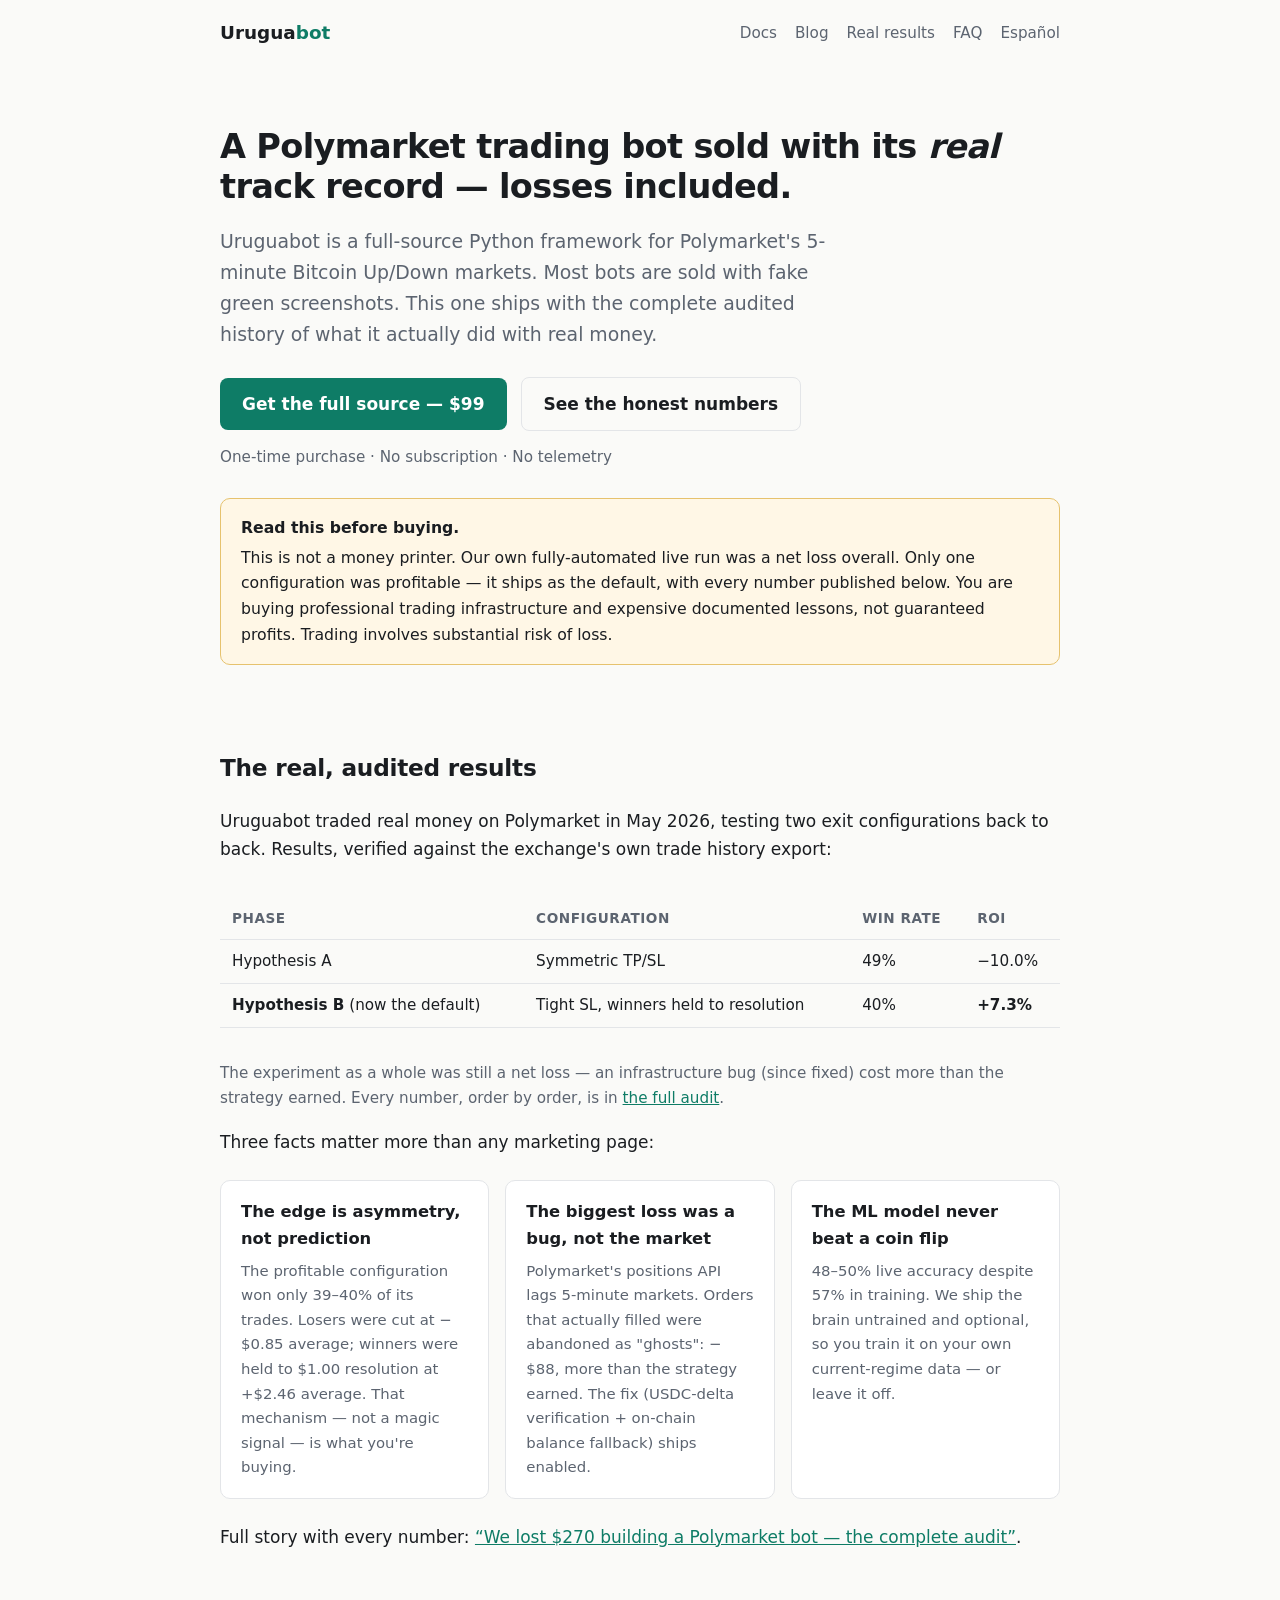
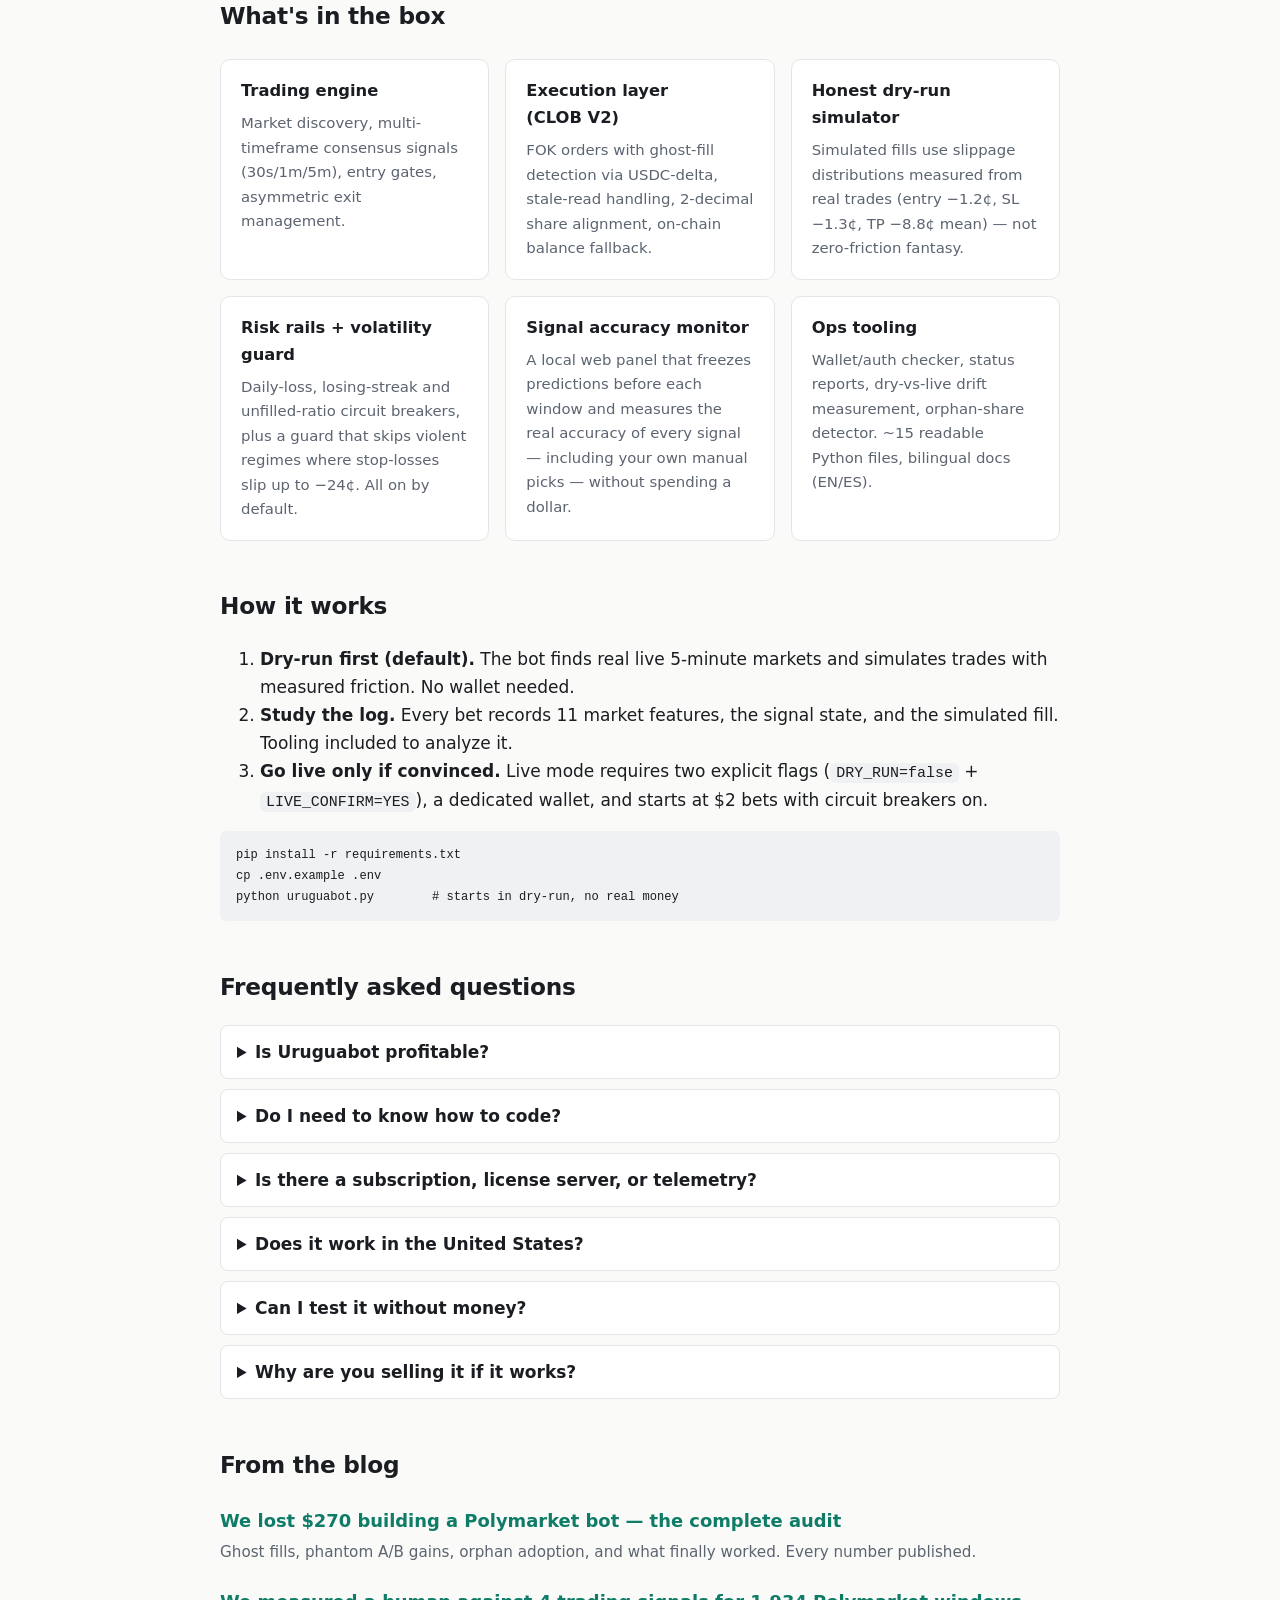
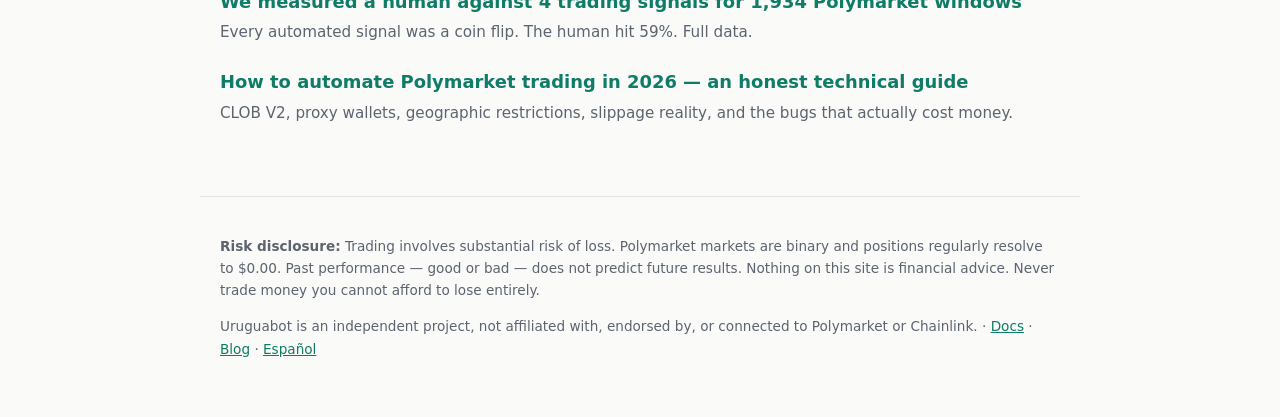
==== index.html @ 4bffb659 "Sitio de Uruguabot: landing EN/ES, docs, blog, SEO/GEO Co-Authored-By: Claude Fable 5 <noreply@anthr" ====
<!DOCTYPE html>
<html lang="en">
<head>
<meta charset="utf-8">
<meta name="viewport" content="width=device-width, initial-scale=1">
<title>Uruguabot — Polymarket 5-Minute Trading Bot Framework (Full Source Code)</title>
<meta name="description" content="A Polymarket trading bot for 5-minute BTC Up/Down markets, sold with its complete audited real-money record — losses included. Full Python source, one-time purchase, no subscription.">
<link rel="canonical" href="https://uruguabot.com/">
<link rel="alternate" hreflang="en" href="https://uruguabot.com/">
<link rel="alternate" hreflang="es" href="https://uruguabot.com/es/">
<link rel="stylesheet" href="/style.css">
<meta property="og:type" content="website">
<meta property="og:title" content="Uruguabot — Polymarket 5-Minute Trading Bot Framework">
<meta property="og:description" content="The only Polymarket bot sold with its full audited record — losses included. Full source code, one-time purchase.">
<meta property="og:url" content="https://uruguabot.com/">
<script type="application/ld+json">
{
  "@context": "https://schema.org",
  "@type": "SoftwareApplication",
  "name": "Uruguabot",
  "applicationCategory": "FinanceApplication",
  "operatingSystem": "Windows, Linux, macOS",
  "description": "Python trading bot framework for Polymarket 5-minute crypto Up/Down markets. Ships with full source code and the complete audited record of its real-money testing, including losses.",
  "url": "https://uruguabot.com/",
  "offers": {
    "@type": "Offer",
    "price": "99",
    "priceCurrency": "USD",
    "url": "https://whop.com/uruguabot/uruguabot-full-source-code"
  }
}
</script>
<script type="application/ld+json">
{
  "@context": "https://schema.org",
  "@type": "FAQPage",
  "mainEntity": [
    {
      "@type": "Question",
      "name": "Is Uruguabot profitable?",
      "acceptedAnswer": {"@type": "Answer", "text": "Honestly: our fully-automated live test (May 2026) was a net loss overall. One configuration — asymmetric exits with a tight stop-loss, shipped as the default — was profitable (+7.3% ROI at a 40% win rate); no future performance is promised. You are buying trading infrastructure and documented lessons, not guaranteed profits."}
    },
    {
      "@type": "Question",
      "name": "What is Uruguabot?",
      "acceptedAnswer": {"@type": "Answer", "text": "Uruguabot is a Python trading bot framework for Polymarket's 5-minute Bitcoin Up/Down prediction markets. It includes a multi-timeframe signal engine, an execution layer for Polymarket's CLOB V2 with ghost-fill protection, a dry-run simulator calibrated with empirically measured slippage, risk circuit breakers, and a local monitoring panel. It is sold as full readable source code."}
    },
    {
      "@type": "Question",
      "name": "Do I need to know how to code?",
      "acceptedAnswer": {"@type": "Answer", "text": "You need to be comfortable running commands in a terminal and editing a configuration file. Installation is: pip install -r requirements.txt, copy the example config, run one Python script. Modifying the strategy requires Python knowledge."}
    },
    {
      "@type": "Question",
      "name": "Is there a subscription or ongoing fee?",
      "acceptedAnswer": {"@type": "Answer", "text": "No. Uruguabot is a one-time purchase of the full source code. There is no subscription, no license server, no telemetry, and no dependency on our servers. It is sold as-is, with no support or update obligation — the code is small and readable so you can maintain it yourself."}
    },
    {
      "@type": "Question",
      "name": "Does it work in the United States?",
      "acceptedAnswer": {"@type": "Answer", "text": "Polymarket restricts trading from several jurisdictions, including the United States. You are responsible for checking Polymarket's current geographic restrictions and the laws of your jurisdiction before using the software. Uruguabot does not include any mechanism to evade geographic restrictions."}
    },
    {
      "@type": "Question",
      "name": "Can it trade with fake money first?",
      "acceptedAnswer": {"@type": "Answer", "text": "Yes — the bot starts in dry-run mode by default: it discovers real live markets and simulates fills using slippage distributions measured from real trades. Live trading requires deliberately setting two separate flags, and risk circuit breakers are enabled by default."}
    }
  ]
}
</script>
</head>
<body>
<header class="site">
  <a class="logo" href="/">Urugua<span>bot</span></a>
  <nav>
    <a href="/docs.html">Docs</a>
    <a href="/blog/">Blog</a>
    <a href="/#results">Real results</a>
    <a href="/#faq">FAQ</a>
    <a href="/es/">Español</a>
  </nav>
</header>
<main>
  <section class="hero">
    <h1>A Polymarket trading bot sold with its <em>real</em> track record — losses included.</h1>
    <p class="lead">Uruguabot is a full-source Python framework for Polymarket's 5-minute Bitcoin Up/Down markets. Most bots are sold with fake green screenshots. This one ships with the complete audited history of what it actually did with real money.</p>
    <div class="cta-row">
      <a class="btn" href="https://whop.com/uruguabot/uruguabot-full-source-code">Get the full source — $99</a>
      <a class="btn secondary" href="#results">See the honest numbers</a>
      <span class="price">One-time purchase · No subscription · No telemetry</span>
    </div>
    <div class="honest">
      <strong>Read this before buying.</strong>
      This is not a money printer. Our own fully-automated live run was a net loss overall. Only one configuration was profitable — it ships as the default, with every number published below. You are buying professional trading infrastructure and expensive documented lessons, not guaranteed profits. Trading involves substantial risk of loss.
    </div>
  </section>

  <section id="results">
    <h2>The real, audited results</h2>
    <p>Uruguabot traded real money on Polymarket in May 2026, testing two exit configurations back to back. Results, verified against the exchange's own trade history export:</p>
    <div class="tablewrap">
    <table>
      <tr><th>Phase</th><th>Configuration</th><th>Win rate</th><th>ROI</th></tr>
      <tr><td>Hypothesis A</td><td>Symmetric TP/SL</td><td>49%</td><td>−10.0%</td></tr>
      <tr><td><strong>Hypothesis B</strong> (now the default)</td><td>Tight SL, winners held to resolution</td><td>40%</td><td><strong>+7.3%</strong></td></tr>
    </table>
    </div>
    <p class="price">The experiment as a whole was still a net loss — an infrastructure bug (since fixed) cost more than the strategy earned. Every number, order by order, is in <a href="/blog/we-lost-270-building-a-polymarket-bot.html">the full audit</a>.</p>
    <p>Three facts matter more than any marketing page:</p>
    <div class="grid">
      <div class="card"><h3>The edge is asymmetry, not prediction</h3><p>The profitable configuration won only 39–40% of its trades. Losers were cut at −$0.85 average; winners were held to $1.00 resolution at +$2.46 average. That mechanism — not a magic signal — is what you're buying.</p></div>
      <div class="card"><h3>The biggest loss was a bug, not the market</h3><p>Polymarket's positions API lags 5-minute markets. Orders that actually filled were abandoned as "ghosts": −$88, more than the strategy earned. The fix (USDC-delta verification + on-chain balance fallback) ships enabled.</p></div>
      <div class="card"><h3>The ML model never beat a coin flip</h3><p>48–50% live accuracy despite 57% in training. We ship the brain untrained and optional, so you train it on your own current-regime data — or leave it off.</p></div>
    </div>
    <p>Full story with every number: <a href="/blog/we-lost-270-building-a-polymarket-bot.html">“We lost $270 building a Polymarket bot — the complete audit”</a>.</p>
  </section>

  <section>
    <h2>What's in the box</h2>
    <div class="grid">
      <div class="card"><h3>Trading engine</h3><p>Market discovery, multi-timeframe consensus signals (30s/1m/5m), entry gates, asymmetric exit management.</p></div>
      <div class="card"><h3>Execution layer (CLOB&nbsp;V2)</h3><p>FOK orders with ghost-fill detection via USDC-delta, stale-read handling, 2-decimal share alignment, on-chain balance fallback.</p></div>
      <div class="card"><h3>Honest dry-run simulator</h3><p>Simulated fills use slippage distributions measured from real trades (entry −1.2¢, SL −1.3¢, TP −8.8¢ mean) — not zero-friction fantasy.</p></div>
      <div class="card"><h3>Risk rails + volatility guard</h3><p>Daily-loss, losing-streak and unfilled-ratio circuit breakers, plus a guard that skips violent regimes where stop-losses slip up to −24¢. All on by default.</p></div>
      <div class="card"><h3>Signal accuracy monitor</h3><p>A local web panel that freezes predictions before each window and measures the real accuracy of every signal — including your own manual picks — without spending a dollar.</p></div>
      <div class="card"><h3>Ops tooling</h3><p>Wallet/auth checker, status reports, dry-vs-live drift measurement, orphan-share detector. ~15 readable Python files, bilingual docs (EN/ES).</p></div>
    </div>
  </section>

  <section>
    <h2>How it works</h2>
    <ol>
      <li><strong>Dry-run first (default).</strong> The bot finds real live 5-minute markets and simulates trades with measured friction. No wallet needed.</li>
      <li><strong>Study the log.</strong> Every bet records 11 market features, the signal state, and the simulated fill. Tooling included to analyze it.</li>
      <li><strong>Go live only if convinced.</strong> Live mode requires two explicit flags (<code>DRY_RUN=false</code> + <code>LIVE_CONFIRM=YES</code>), a dedicated wallet, and starts at $2 bets with circuit breakers on.</li>
    </ol>
    <pre><code>pip install -r requirements.txt
cp .env.example .env
python uruguabot.py        # starts in dry-run, no real money</code></pre>
  </section>

  <section id="faq">
    <h2>Frequently asked questions</h2>
    <details><summary>Is Uruguabot profitable?</summary><p>Honestly: our fully-automated live test was a net loss overall. One configuration — the shipped default — was profitable (+7.3% ROI at a 40% win rate); no future performance is promised. You're buying infrastructure and documented lessons, not guaranteed profits.</p></details>
    <details><summary>Do I need to know how to code?</summary><p>You need to be comfortable with a terminal and editing a config file. Install is three commands. Modifying the strategy requires Python.</p></details>
    <details><summary>Is there a subscription, license server, or telemetry?</summary><p>No, no, and no. One-time purchase, full source, runs entirely on your machine. Sold as-is with no support obligation — the code is deliberately small so you can own it.</p></details>
    <details><summary>Does it work in the United States?</summary><p>Polymarket restricts trading from several jurisdictions including the US. Check Polymarket's current geographic restrictions and your local laws before buying. The bot includes no mechanism to evade geo-restrictions.</p></details>
    <details><summary>Can I test it without money?</summary><p>Yes — dry-run is the default mode, with fills simulated using empirically measured slippage. The monitor panel also measures signal accuracy in real time without trading.</p></details>
    <details><summary>Why are you selling it if it works?</summary><p>Because the honest answer to "does it work?" is "the mechanism is validated, but the edge is thin" — and that sentence doesn't sell hedge funds, it sells tooling. We'd rather sell the infrastructure openly than pretend. The full reasoning is in <a href="/blog/we-lost-270-building-a-polymarket-bot.html">the audit article</a>.</p></details>
  </section>

  <section>
    <h2>From the blog</h2>
    <ul class="postlist">
      <li><a href="/blog/we-lost-270-building-a-polymarket-bot.html">We lost $270 building a Polymarket bot — the complete audit</a><p>Ghost fills, phantom A/B gains, orphan adoption, and what finally worked. Every number published.</p></li>
      <li><a href="/blog/human-vs-bot-polymarket-accuracy.html">We measured a human against 4 trading signals for 1,934 Polymarket windows</a><p>Every automated signal was a coin flip. The human hit 59%. Full data.</p></li>
      <li><a href="/blog/how-to-automate-polymarket-trading-2026.html">How to automate Polymarket trading in 2026 — an honest technical guide</a><p>CLOB V2, proxy wallets, geographic restrictions, slippage reality, and the bugs that actually cost money.</p></li>
    </ul>
  </section>
</main>
<footer class="site">
  <p><strong>Risk disclosure:</strong> Trading involves substantial risk of loss. Polymarket markets are binary and positions regularly resolve to $0.00. Past performance — good or bad — does not predict future results. Nothing on this site is financial advice. Never trade money you cannot afford to lose entirely.</p>
  <p>Uruguabot is an independent project, not affiliated with, endorsed by, or connected to Polymarket or Chainlink. · <a href="/docs.html">Docs</a> · <a href="/blog/">Blog</a> · <a href="/es/">Español</a></p>
</footer>
</body>
</html>
---- style.css ----
/* Uruguabot — single stylesheet, no frameworks, light+dark */
:root {
  --bg: #fafaf8; --fg: #1a1d21; --muted: #5c6470; --card: #ffffff;
  --border: #e3e5e8; --accent: #0e7c66; --accent-fg: #ffffff;
  --warn-bg: #fff7e6; --warn-border: #e6c26e; --code-bg: #f0f1f3;
  --max: 880px;
}
@media (prefers-color-scheme: dark) {
  :root {
    --bg: #14171a; --fg: #e8eaed; --muted: #9aa3ad; --card: #1c2025;
    --border: #2c3238; --accent: #2fbf9c; --accent-fg: #0b0e10;
    --warn-bg: #2a2413; --warn-border: #7a6320; --code-bg: #23272c;
  }
}
* { box-sizing: border-box; }
body {
  margin: 0; background: var(--bg); color: var(--fg);
  font: 17px/1.65 system-ui, -apple-system, "Segoe UI", Roboto, sans-serif;
}
main, header.site, footer.site { max-width: var(--max); margin: 0 auto; padding: 0 20px; }
header.site {
  display: flex; align-items: center; gap: 16px; padding-top: 18px; padding-bottom: 18px;
  flex-wrap: wrap;
}
.logo { font-weight: 800; font-size: 1.15rem; text-decoration: none; color: var(--fg); }
.logo span { color: var(--accent); }
nav { display: flex; gap: 18px; flex-wrap: wrap; margin-left: auto; }
nav a { color: var(--muted); text-decoration: none; font-size: .95rem; }
nav a:hover { color: var(--fg); }
h1 { font-size: 2.1rem; line-height: 1.2; letter-spacing: -.02em; margin: .6em 0 .4em; }
h2 { font-size: 1.45rem; margin-top: 2em; letter-spacing: -.01em; }
h3 { font-size: 1.1rem; margin-top: 1.6em; }
a { color: var(--accent); }
p.lead { font-size: 1.18rem; color: var(--muted); max-width: 620px; }
.hero { padding: 40px 0 10px; }
.cta-row { display: flex; gap: 14px; align-items: center; margin: 26px 0 8px; flex-wrap: wrap; }
.btn {
  display: inline-block; background: var(--accent); color: var(--accent-fg);
  padding: 12px 22px; border-radius: 8px; font-weight: 700; text-decoration: none;
}
.btn.secondary { background: transparent; color: var(--fg); border: 1px solid var(--border); }
.price { color: var(--muted); font-size: .95rem; }
.honest {
  background: var(--warn-bg); border: 1px solid var(--warn-border);
  border-radius: 10px; padding: 16px 20px; margin: 28px 0; font-size: .98rem;
}
.honest strong { display: block; margin-bottom: 4px; }
table { border-collapse: collapse; width: 100%; margin: 18px 0; font-size: .95rem; }
th, td { text-align: left; padding: 9px 12px; border-bottom: 1px solid var(--border); }
th { color: var(--muted); font-weight: 600; font-size: .85rem; text-transform: uppercase; letter-spacing: .04em; }
.tablewrap { overflow-x: auto; }
.grid { display: grid; grid-template-columns: repeat(auto-fit, minmax(240px, 1fr)); gap: 16px; margin: 24px 0; }
.card {
  background: var(--card); border: 1px solid var(--border); border-radius: 10px; padding: 18px 20px;
}
.card h3 { margin: 0 0 6px; font-size: 1.02rem; }
.card p { margin: 0; color: var(--muted); font-size: .93rem; }
code, pre {
  font-family: ui-monospace, "Cascadia Code", Consolas, monospace;
  background: var(--code-bg); border-radius: 6px;
}
code { padding: 2px 6px; font-size: .88em; }
pre { padding: 14px 16px; overflow-x: auto; font-size: .86rem; line-height: 1.5; }
pre code { background: none; padding: 0; }
details { border: 1px solid var(--border); border-radius: 8px; padding: 12px 16px; margin: 10px 0; background: var(--card); }
summary { cursor: pointer; font-weight: 600; }
details p { color: var(--muted); font-size: .95rem; }
footer.site {
  margin-top: 70px; padding-top: 24px; padding-bottom: 44px;
  border-top: 1px solid var(--border); color: var(--muted); font-size: .85rem;
}
.stat { font-size: 1.7rem; font-weight: 800; letter-spacing: -.02em; }
.stat small { display: block; font-size: .78rem; font-weight: 500; color: var(--muted); letter-spacing: 0; }
article { max-width: 720px; }
article time { color: var(--muted); font-size: .9rem; }
blockquote { border-left: 3px solid var(--accent); margin: 1.4em 0; padding: 2px 0 2px 18px; color: var(--muted); }
.postlist { list-style: none; padding: 0; }
.postlist li { margin: 22px 0; }
.postlist a { font-weight: 700; font-size: 1.12rem; text-decoration: none; }
.postlist p { margin: 4px 0 0; color: var(--muted); font-size: .95rem; }
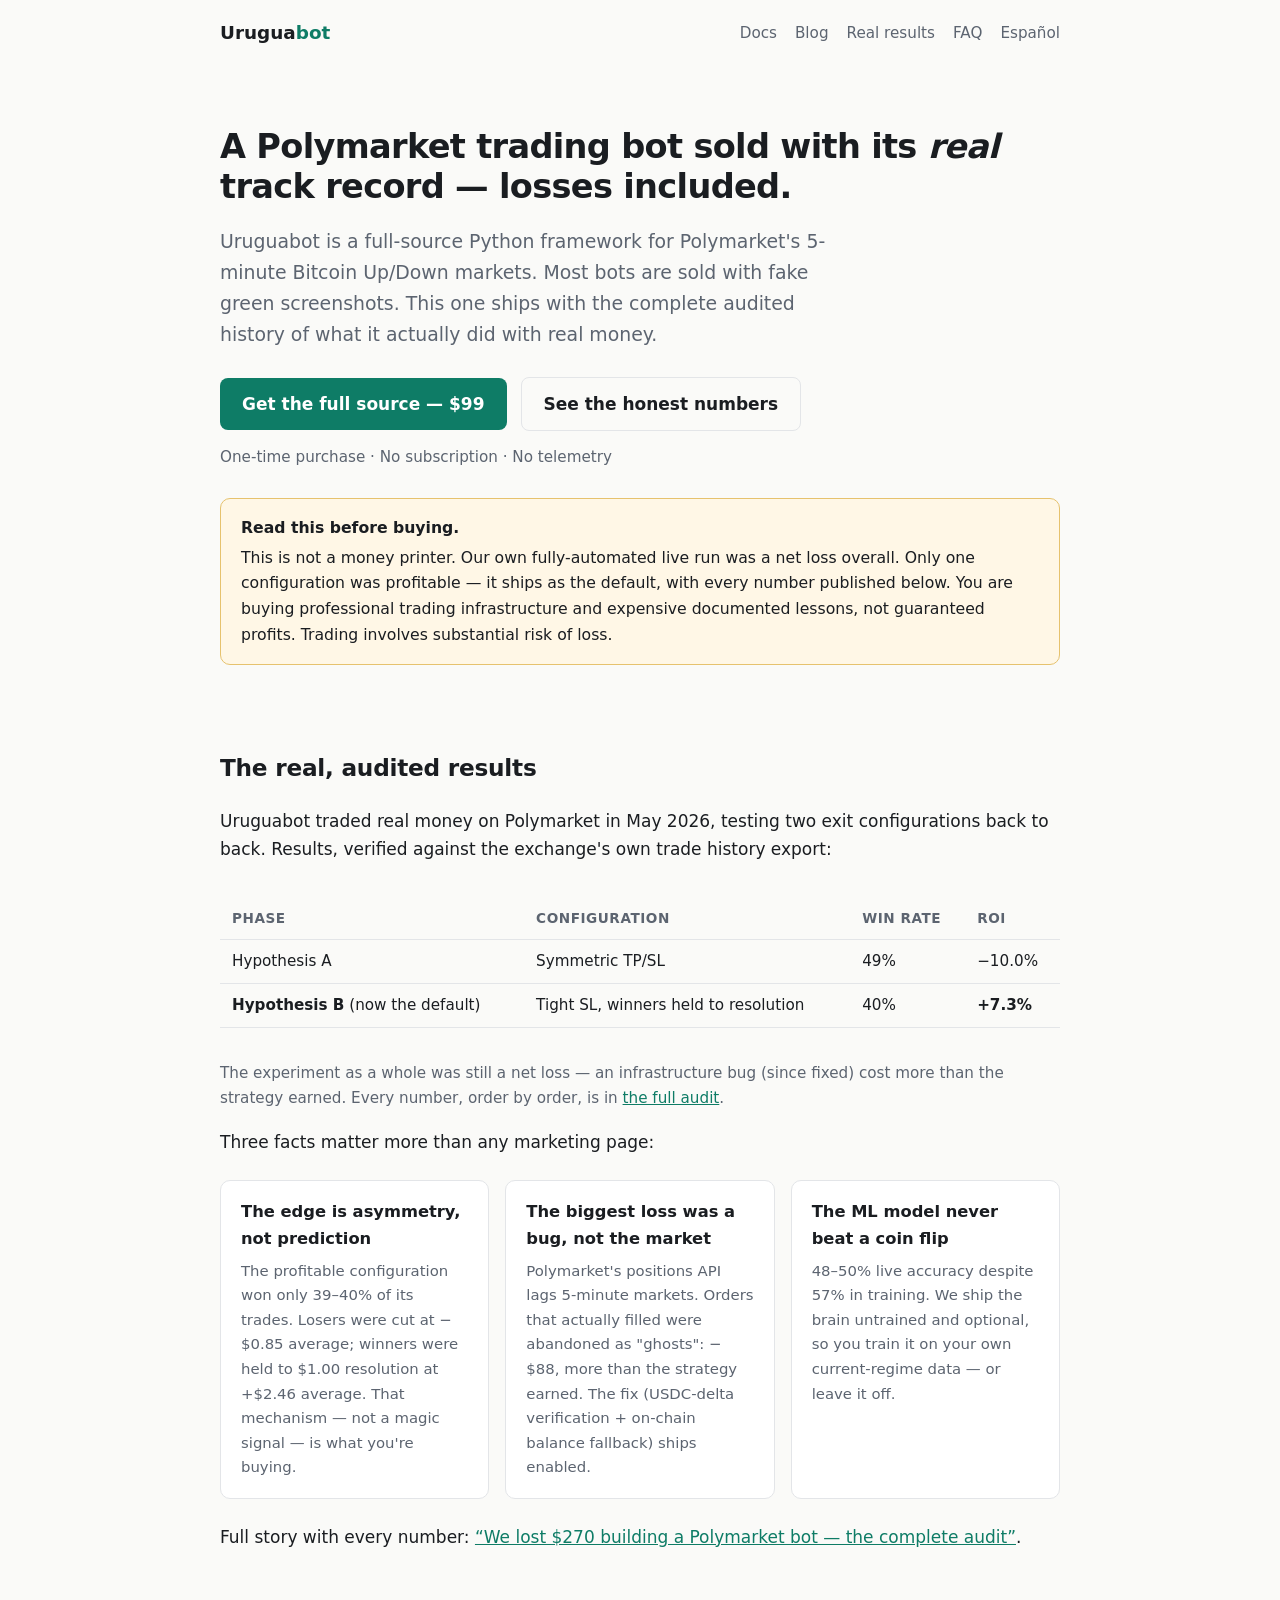
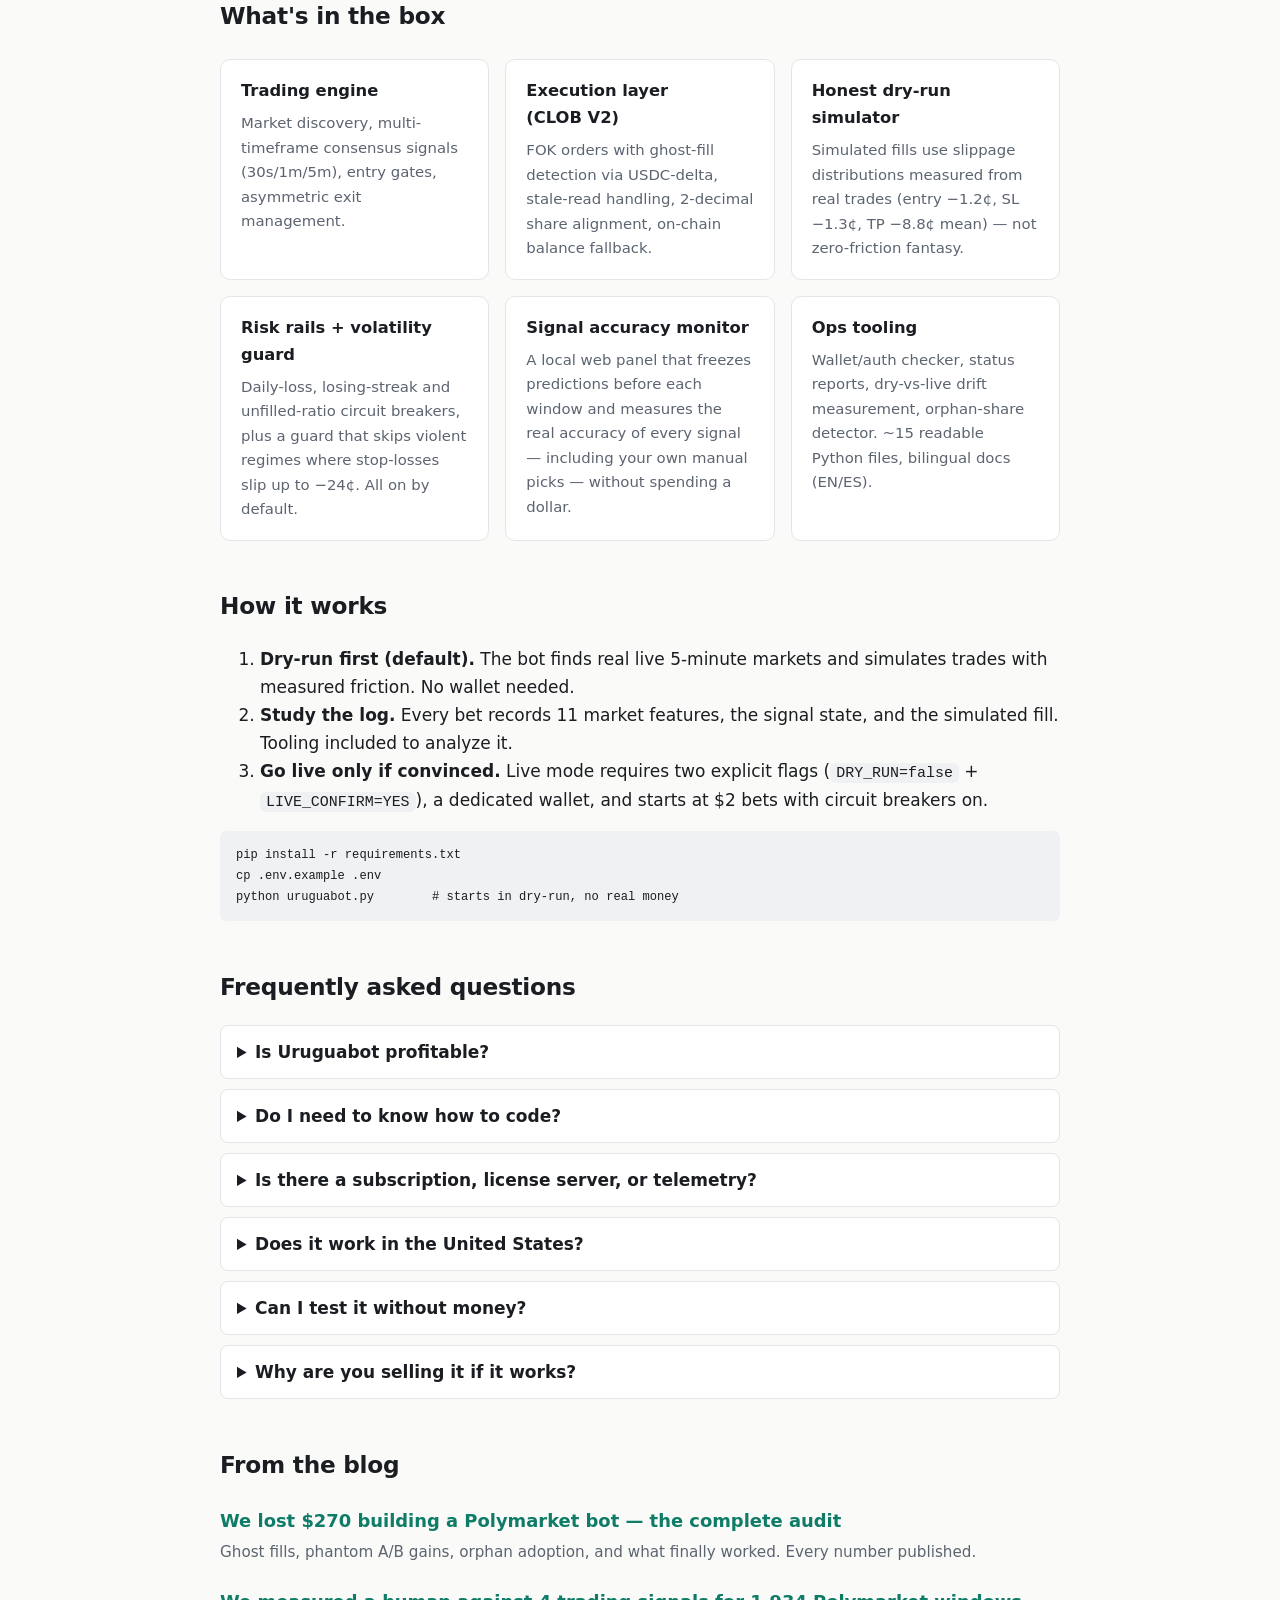
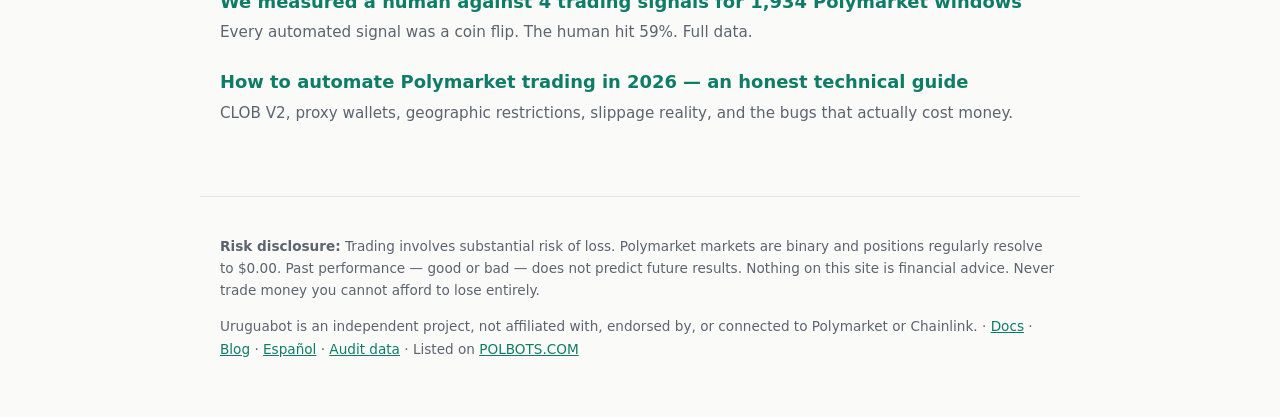
==== commit e2f26106: "Host logo and banner as site assets; footer links to audit repo and POLBOTS Co-Authored-By: Claude F" ====
--- a/index.html
+++ b/index.html
@@ -160,7 +160,7 @@
 </main>
 <footer class="site">
   <p><strong>Risk disclosure:</strong> Trading involves substantial risk of loss. Polymarket markets are binary and positions regularly resolve to $0.00. Past performance — good or bad — does not predict future results. Nothing on this site is financial advice. Never trade money you cannot afford to lose entirely.</p>
-  <p>Uruguabot is an independent project, not affiliated with, endorsed by, or connected to Polymarket or Chainlink. · <a href="/docs.html">Docs</a> · <a href="/blog/">Blog</a> · <a href="/es/">Español</a></p>
+  <p>Uruguabot is an independent project, not affiliated with, endorsed by, or connected to Polymarket or Chainlink. · <a href="/docs.html">Docs</a> · <a href="/blog/">Blog</a> · <a href="/es/">Español</a> · <a href="https://github.com/Emi-db/polymarket-bot-audit">Audit data</a> · Listed on <a href="https://polbots.com" rel="noopener">POLBOTS.COM</a></p>
 </footer>
 </body>
 </html>
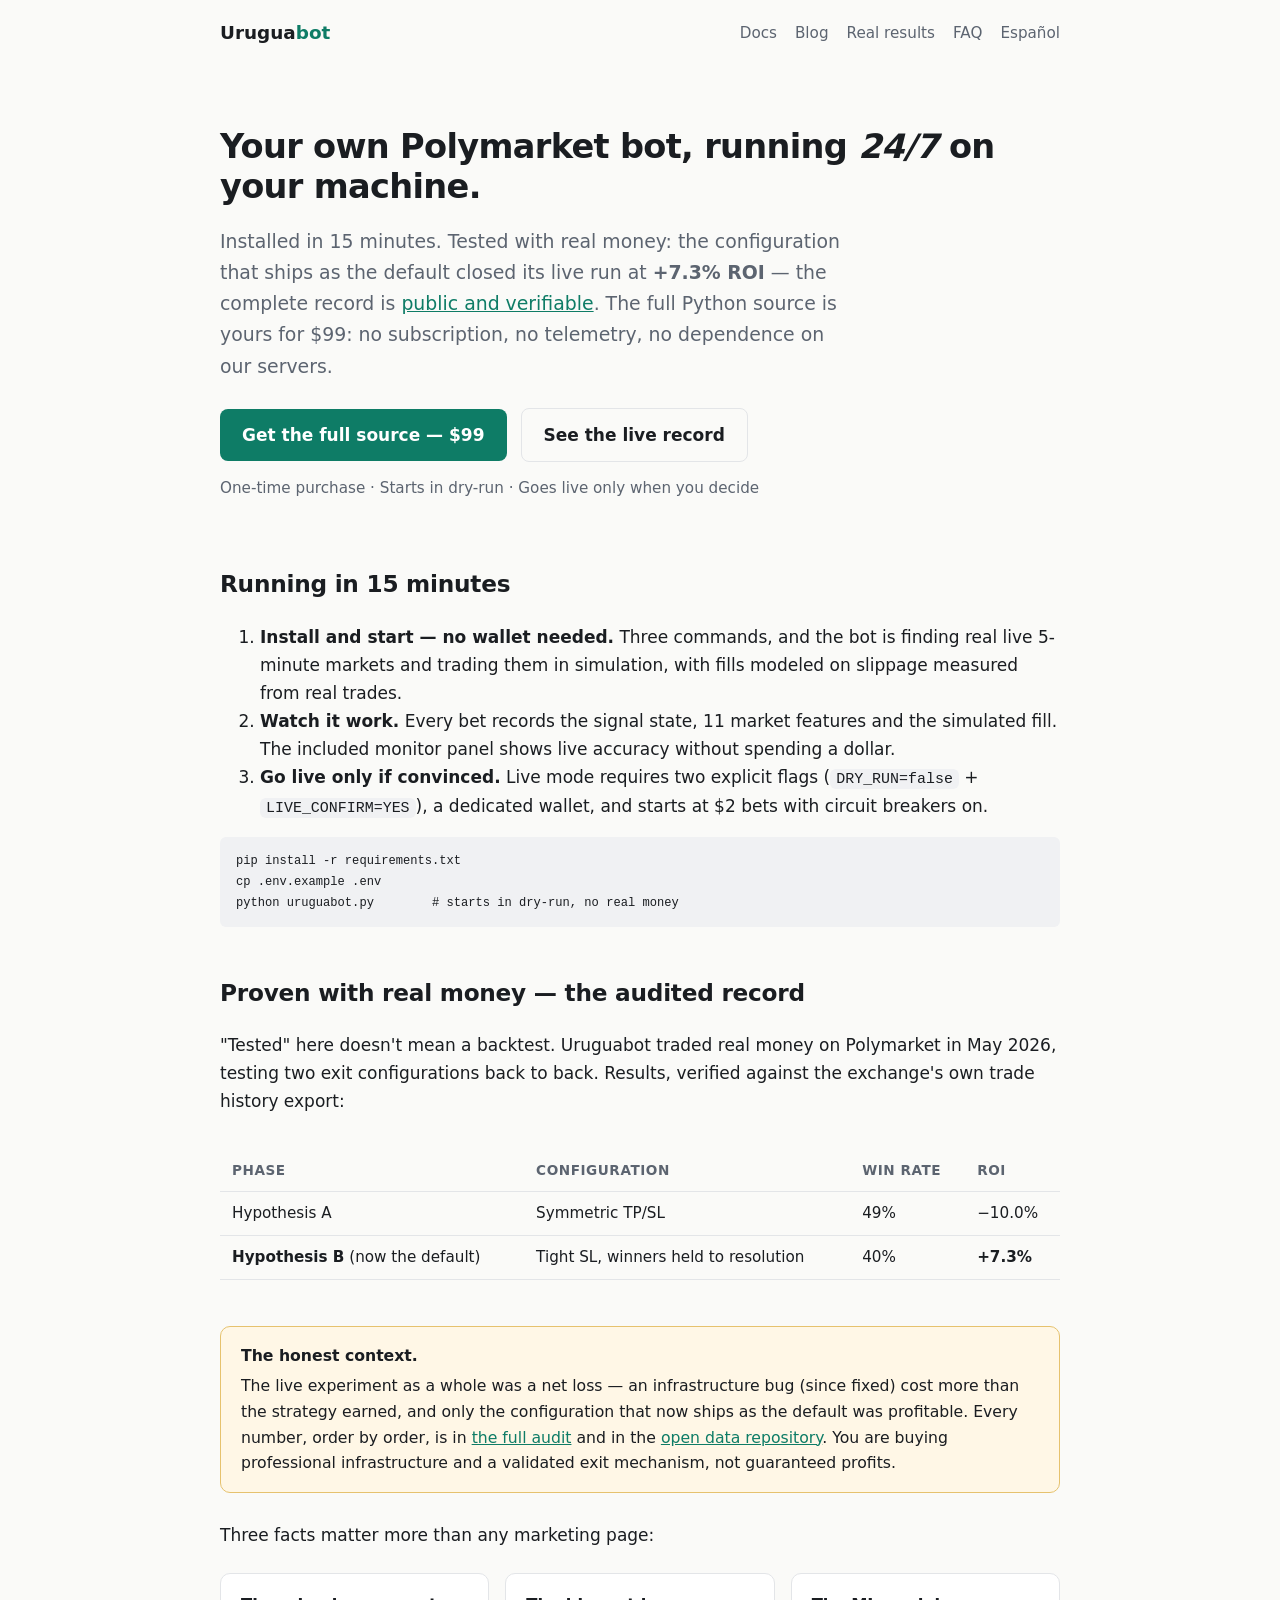
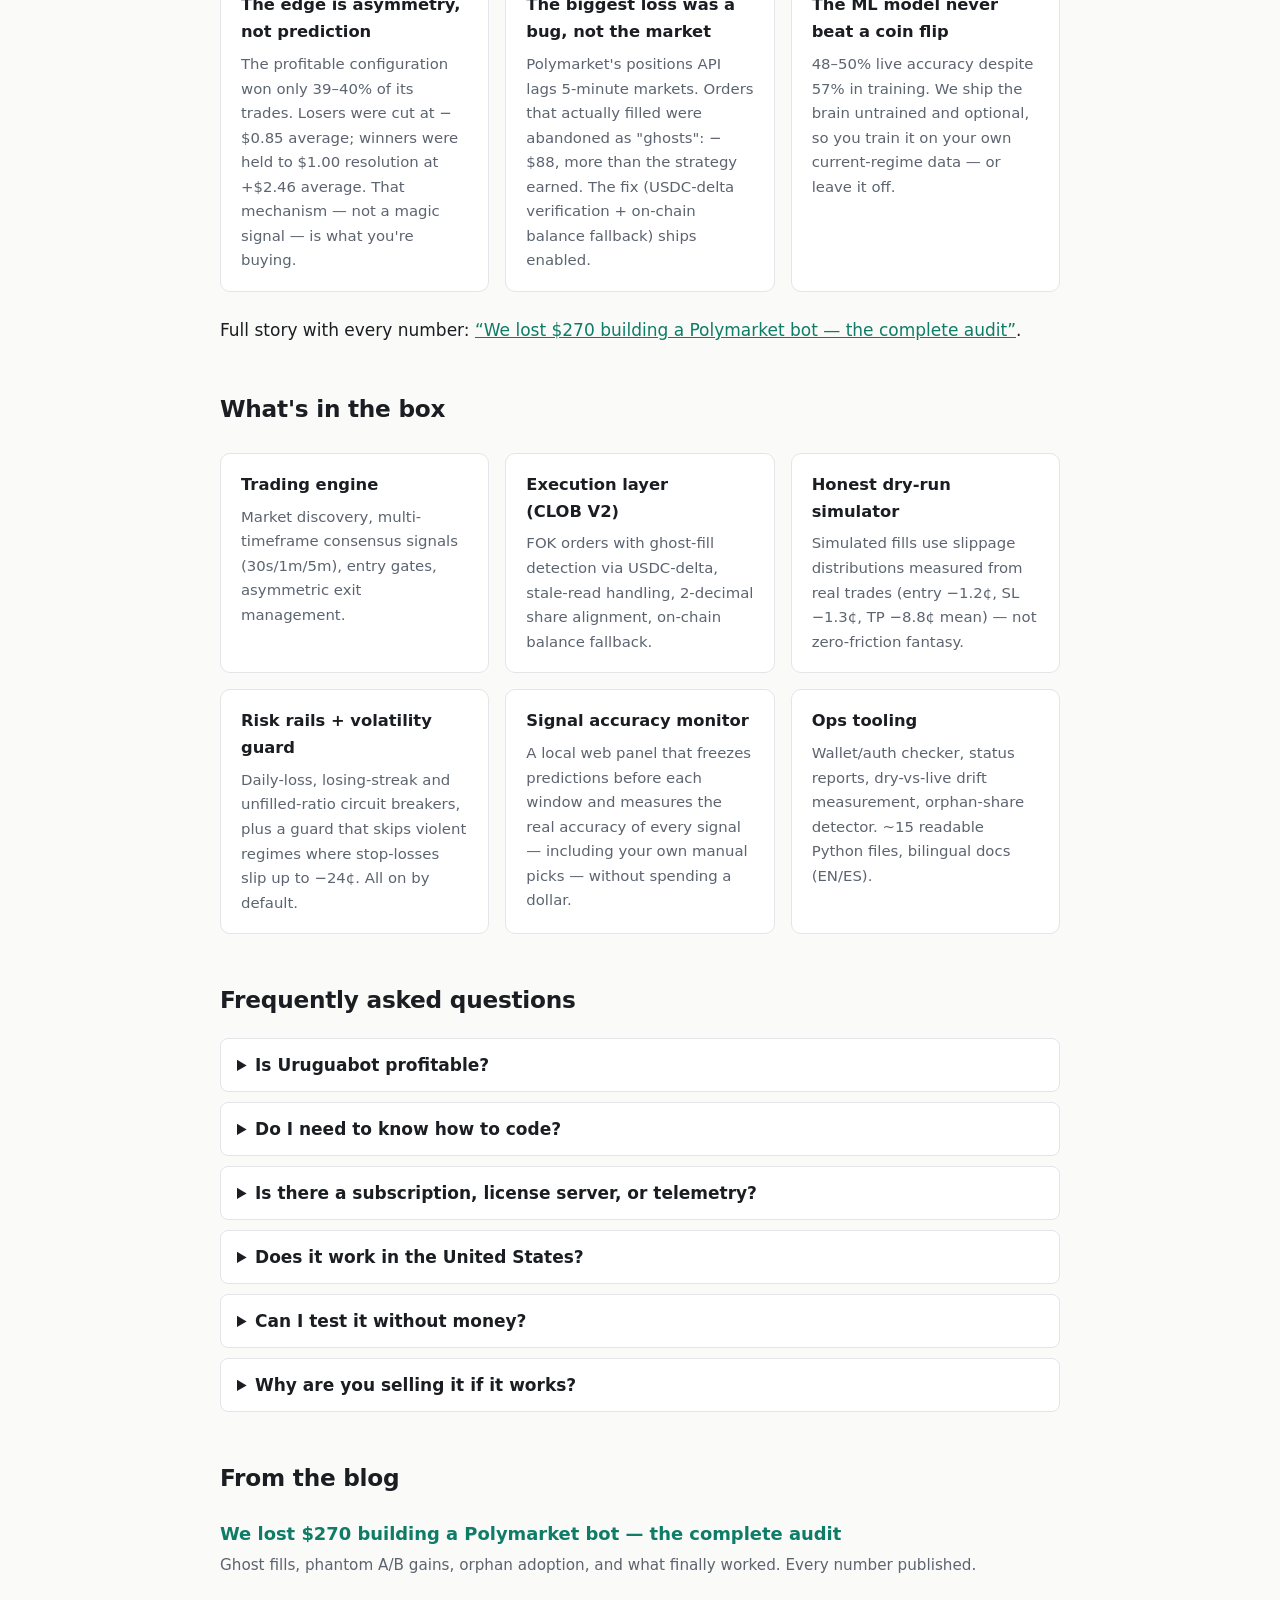
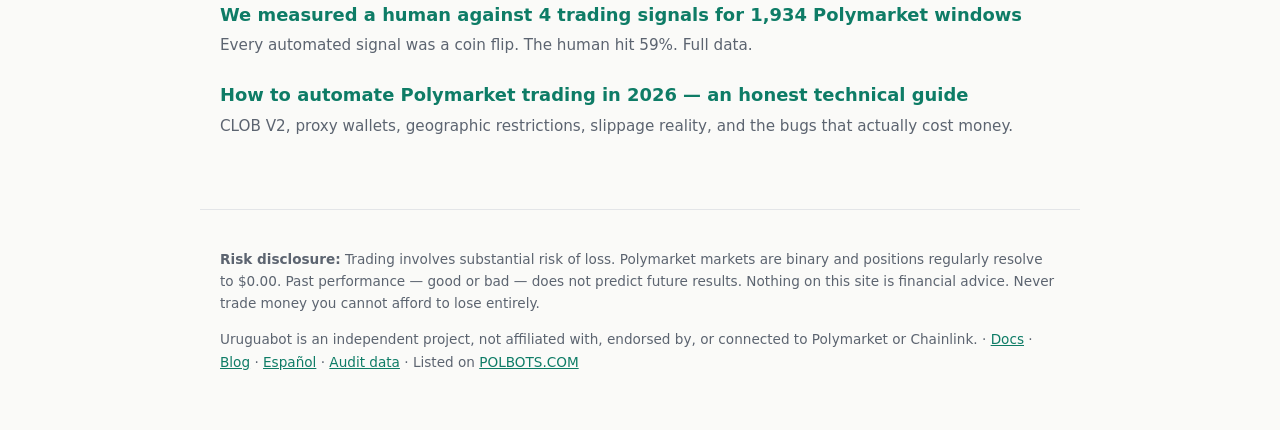
==== commit 5b1c1191: "Restructure landing pages benefit-first around the core message Hero now leads with: your own bot ru" ====
--- a/index.html
+++ b/index.html
@@ -3,15 +3,15 @@
 <head>
 <meta charset="utf-8">
 <meta name="viewport" content="width=device-width, initial-scale=1">
-<title>Uruguabot — Polymarket 5-Minute Trading Bot Framework (Full Source Code)</title>
-<meta name="description" content="A Polymarket trading bot for 5-minute BTC Up/Down markets, sold with its complete audited real-money record — losses included. Full Python source, one-time purchase, no subscription.">
+<title>Uruguabot — Your Own Polymarket Trading Bot, Running 24/7 (Full Source, $99)</title>
+<meta name="description" content="Run your own Polymarket trading bot 24/7 on your machine. Installed in 15 minutes, tested with real money: the default configuration closed its live run at +7.3% ROI, full record public. $99 one-time, no subscription.">
 <link rel="canonical" href="https://uruguabot.com/">
 <link rel="alternate" hreflang="en" href="https://uruguabot.com/">
 <link rel="alternate" hreflang="es" href="https://uruguabot.com/es/">
 <link rel="stylesheet" href="/style.css">
 <meta property="og:type" content="website">
-<meta property="og:title" content="Uruguabot — Polymarket 5-Minute Trading Bot Framework">
-<meta property="og:description" content="The only Polymarket bot sold with its full audited record — losses included. Full source code, one-time purchase.">
+<meta property="og:title" content="Uruguabot — Your Own Polymarket Bot, Running 24/7">
+<meta property="og:description" content="Installed in 15 minutes, tested with real money: the default config closed its live run at +7.3% ROI, full record public. The code is yours for $99, no subscription.">
 <meta property="og:url" content="https://uruguabot.com/">
 <script type="application/ld+json">
 {
@@ -20,7 +20,7 @@
   "name": "Uruguabot",
   "applicationCategory": "FinanceApplication",
   "operatingSystem": "Windows, Linux, macOS",
-  "description": "Python trading bot framework for Polymarket 5-minute crypto Up/Down markets. Ships with full source code and the complete audited record of its real-money testing, including losses.",
+  "description": "Python trading bot for Polymarket 5-minute crypto Up/Down markets that runs 24/7 on your own machine. Installed in minutes, dry-run by default, tested with real money with its complete record published. Sold as full source code, one-time purchase.",
   "url": "https://uruguabot.com/",
   "offers": {
     "@type": "Offer",
@@ -82,22 +82,30 @@
 </header>
 <main>
   <section class="hero">
-    <h1>A Polymarket trading bot sold with its <em>real</em> track record — losses included.</h1>
-    <p class="lead">Uruguabot is a full-source Python framework for Polymarket's 5-minute Bitcoin Up/Down markets. Most bots are sold with fake green screenshots. This one ships with the complete audited history of what it actually did with real money.</p>
+    <h1>Your own Polymarket bot, running <em>24/7</em> on your machine.</h1>
+    <p class="lead">Installed in 15 minutes. Tested with real money: the configuration that ships as the default closed its live run at <strong>+7.3% ROI</strong> — the complete record is <a href="https://github.com/Emi-db/polymarket-bot-audit">public and verifiable</a>. The full Python source is yours for $99: no subscription, no telemetry, no dependence on our servers.</p>
     <div class="cta-row">
       <a class="btn" href="https://whop.com/uruguabot/uruguabot-full-source-code">Get the full source — $99</a>
-      <a class="btn secondary" href="#results">See the honest numbers</a>
-      <span class="price">One-time purchase · No subscription · No telemetry</span>
-    </div>
-    <div class="honest">
-      <strong>Read this before buying.</strong>
-      This is not a money printer. Our own fully-automated live run was a net loss overall. Only one configuration was profitable — it ships as the default, with every number published below. You are buying professional trading infrastructure and expensive documented lessons, not guaranteed profits. Trading involves substantial risk of loss.
+      <a class="btn secondary" href="#results">See the live record</a>
+      <span class="price">One-time purchase · Starts in dry-run · Goes live only when you decide</span>
     </div>
   </section>
 
+  <section>
+    <h2>Running in 15 minutes</h2>
+    <ol>
+      <li><strong>Install and start — no wallet needed.</strong> Three commands, and the bot is finding real live 5-minute markets and trading them in simulation, with fills modeled on slippage measured from real trades.</li>
+      <li><strong>Watch it work.</strong> Every bet records the signal state, 11 market features and the simulated fill. The included monitor panel shows live accuracy without spending a dollar.</li>
+      <li><strong>Go live only if convinced.</strong> Live mode requires two explicit flags (<code>DRY_RUN=false</code> + <code>LIVE_CONFIRM=YES</code>), a dedicated wallet, and starts at $2 bets with circuit breakers on.</li>
+    </ol>
+    <pre><code>pip install -r requirements.txt
+cp .env.example .env
+python uruguabot.py        # starts in dry-run, no real money</code></pre>
+  </section>
+
   <section id="results">
-    <h2>The real, audited results</h2>
-    <p>Uruguabot traded real money on Polymarket in May 2026, testing two exit configurations back to back. Results, verified against the exchange's own trade history export:</p>
+    <h2>Proven with real money — the audited record</h2>
+    <p>"Tested" here doesn't mean a backtest. Uruguabot traded real money on Polymarket in May 2026, testing two exit configurations back to back. Results, verified against the exchange's own trade history export:</p>
     <div class="tablewrap">
     <table>
       <tr><th>Phase</th><th>Configuration</th><th>Win rate</th><th>ROI</th></tr>
@@ -105,7 +113,9 @@
       <tr><td><strong>Hypothesis B</strong> (now the default)</td><td>Tight SL, winners held to resolution</td><td>40%</td><td><strong>+7.3%</strong></td></tr>
     </table>
     </div>
-    <p class="price">The experiment as a whole was still a net loss — an infrastructure bug (since fixed) cost more than the strategy earned. Every number, order by order, is in <a href="/blog/we-lost-270-building-a-polymarket-bot.html">the full audit</a>.</p>
+    <div class="honest">
+      <strong>The honest context.</strong> The live experiment as a whole was a net loss — an infrastructure bug (since fixed) cost more than the strategy earned, and only the configuration that now ships as the default was profitable. Every number, order by order, is in <a href="/blog/we-lost-270-building-a-polymarket-bot.html">the full audit</a> and in the <a href="https://github.com/Emi-db/polymarket-bot-audit">open data repository</a>. You are buying professional infrastructure and a validated exit mechanism, not guaranteed profits.
+    </div>
     <p>Three facts matter more than any marketing page:</p>
     <div class="grid">
       <div class="card"><h3>The edge is asymmetry, not prediction</h3><p>The profitable configuration won only 39–40% of its trades. Losers were cut at −$0.85 average; winners were held to $1.00 resolution at +$2.46 average. That mechanism — not a magic signal — is what you're buying.</p></div>
@@ -125,18 +135,6 @@
       <div class="card"><h3>Signal accuracy monitor</h3><p>A local web panel that freezes predictions before each window and measures the real accuracy of every signal — including your own manual picks — without spending a dollar.</p></div>
       <div class="card"><h3>Ops tooling</h3><p>Wallet/auth checker, status reports, dry-vs-live drift measurement, orphan-share detector. ~15 readable Python files, bilingual docs (EN/ES).</p></div>
     </div>
-  </section>
-
-  <section>
-    <h2>How it works</h2>
-    <ol>
-      <li><strong>Dry-run first (default).</strong> The bot finds real live 5-minute markets and simulates trades with measured friction. No wallet needed.</li>
-      <li><strong>Study the log.</strong> Every bet records 11 market features, the signal state, and the simulated fill. Tooling included to analyze it.</li>
-      <li><strong>Go live only if convinced.</strong> Live mode requires two explicit flags (<code>DRY_RUN=false</code> + <code>LIVE_CONFIRM=YES</code>), a dedicated wallet, and starts at $2 bets with circuit breakers on.</li>
-    </ol>
-    <pre><code>pip install -r requirements.txt
-cp .env.example .env
-python uruguabot.py        # starts in dry-run, no real money</code></pre>
   </section>
 
   <section id="faq">
@@ -162,5 +160,6 @@
   <p><strong>Risk disclosure:</strong> Trading involves substantial risk of loss. Polymarket markets are binary and positions regularly resolve to $0.00. Past performance — good or bad — does not predict future results. Nothing on this site is financial advice. Never trade money you cannot afford to lose entirely.</p>
   <p>Uruguabot is an independent project, not affiliated with, endorsed by, or connected to Polymarket or Chainlink. · <a href="/docs.html">Docs</a> · <a href="/blog/">Blog</a> · <a href="/es/">Español</a> · <a href="https://github.com/Emi-db/polymarket-bot-audit">Audit data</a> · Listed on <a href="https://polbots.com" rel="noopener">POLBOTS.COM</a></p>
 </footer>
+<script data-goatcounter="https://uruguabot.goatcounter.com/count" async src="//gc.zgo.at/count.js"></script>
 </body>
 </html>
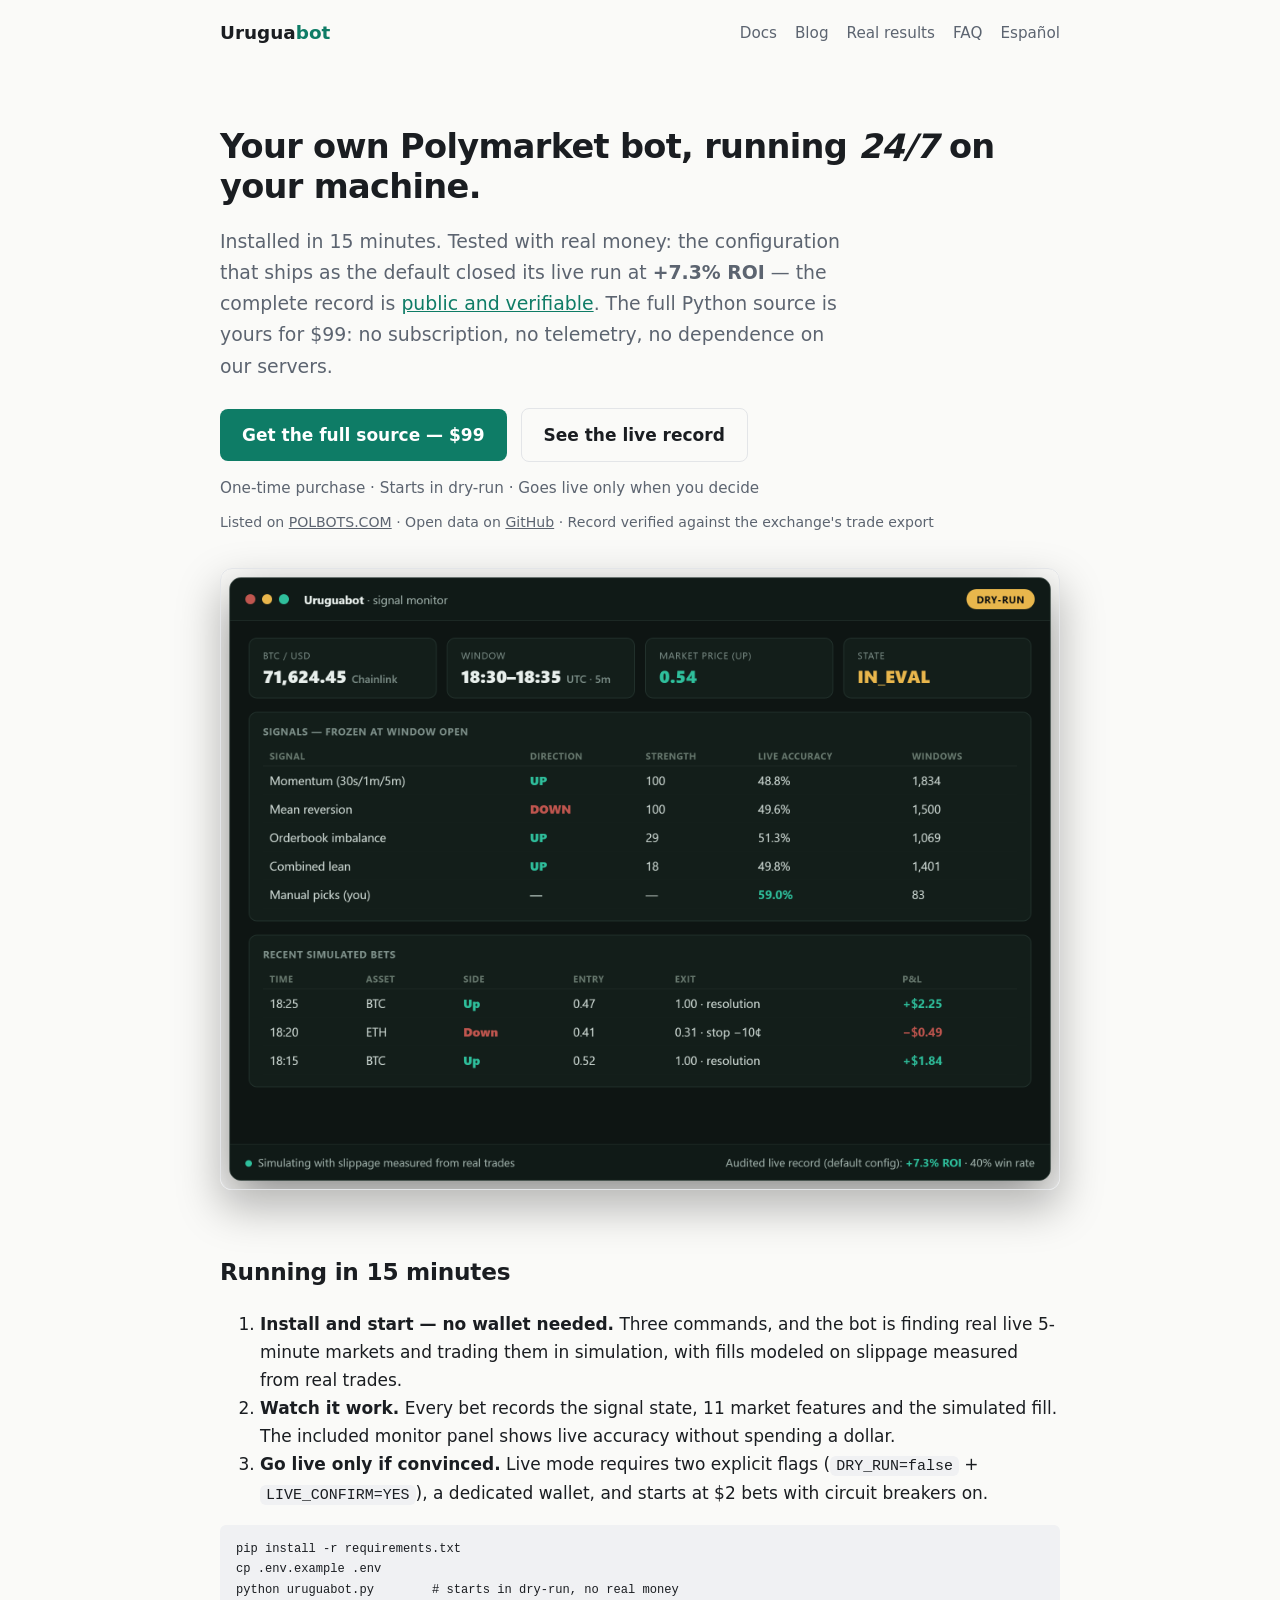
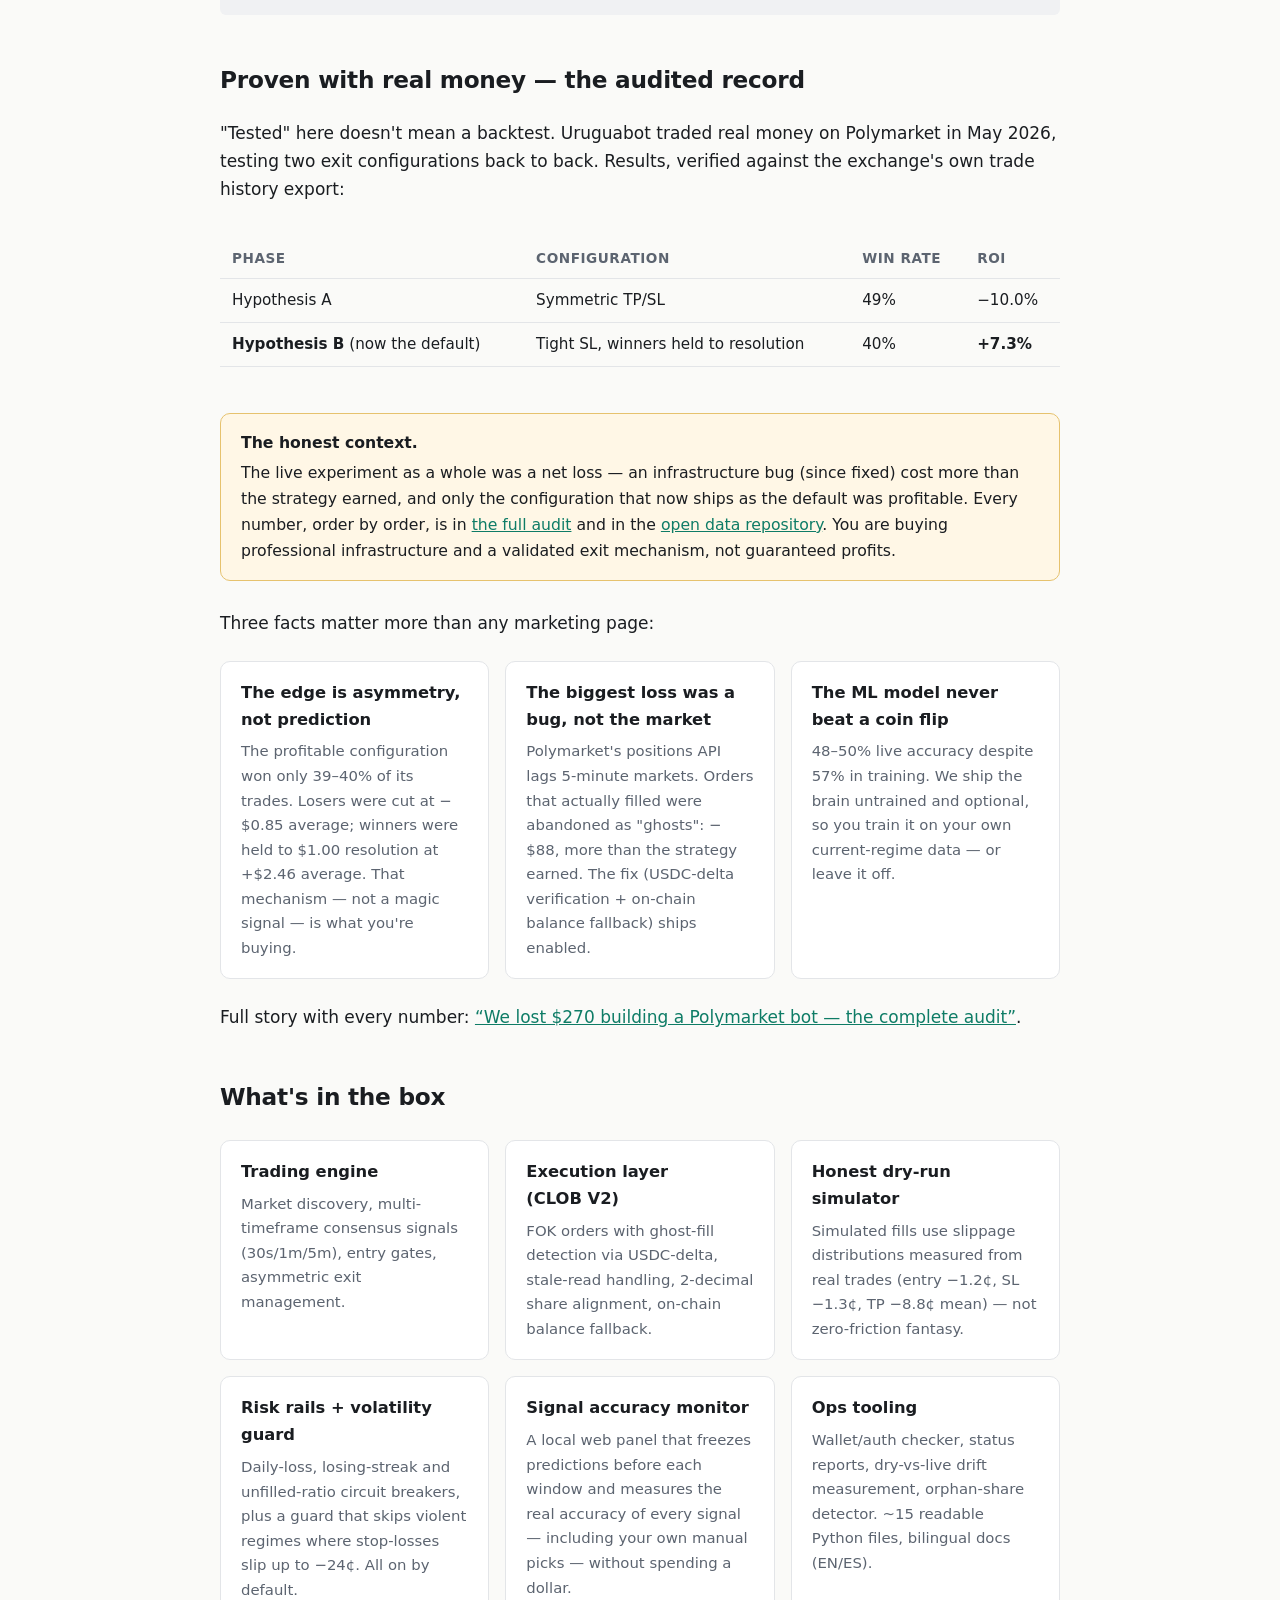
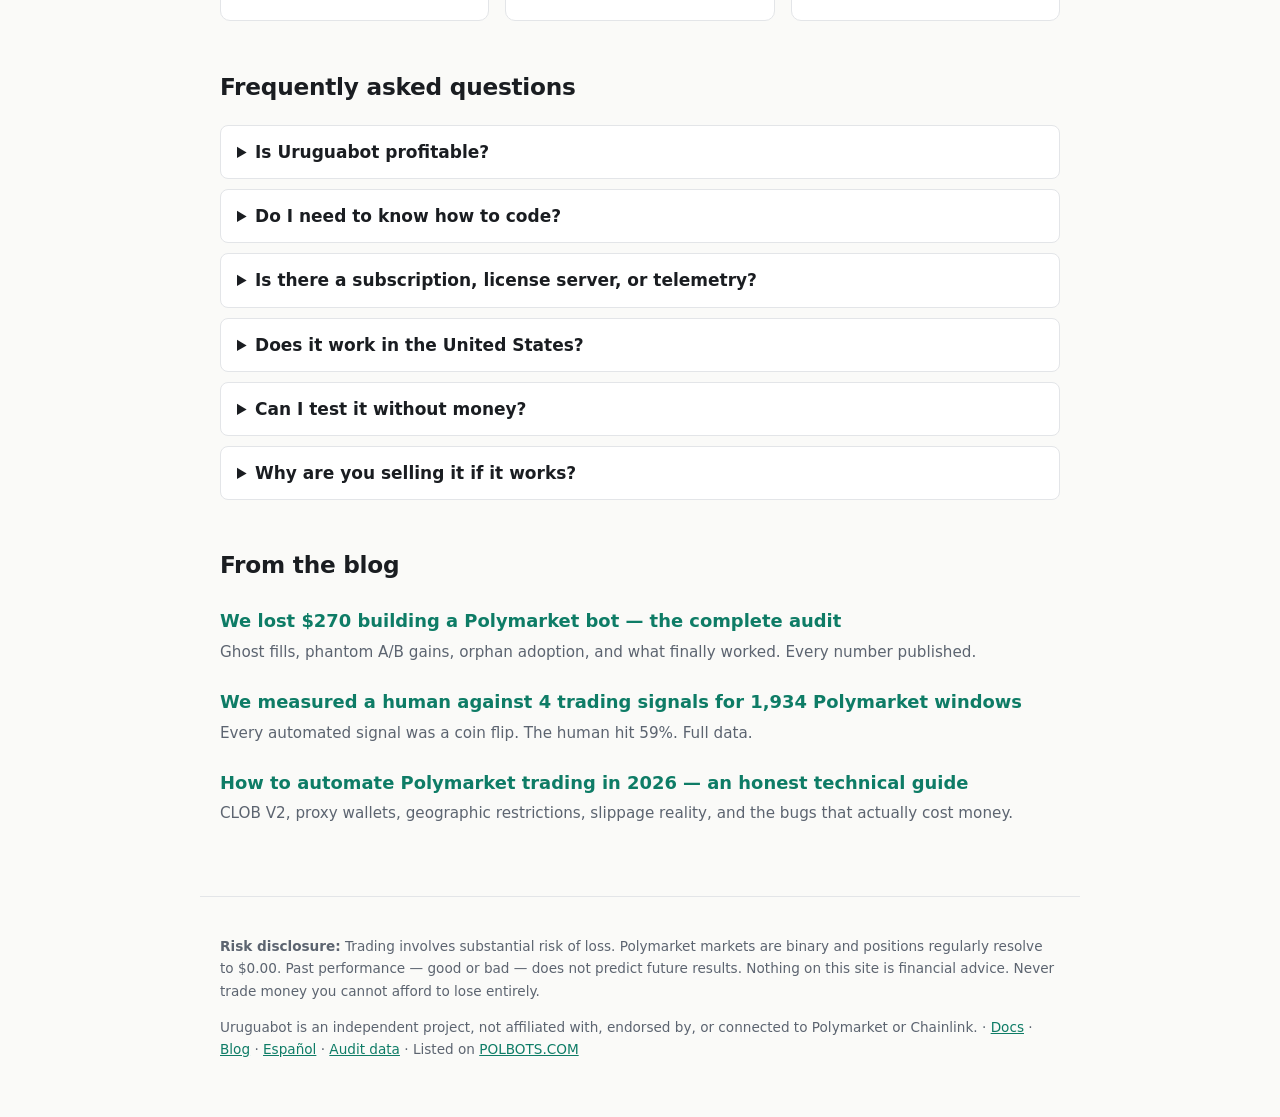
==== commit e624c177: "CRO pass: og:image + twitter cards on all pages, product screenshot in hero, trust strip under CTA C" ====
--- a/index.html
+++ b/index.html
@@ -13,6 +13,11 @@
 <meta property="og:title" content="Uruguabot — Your Own Polymarket Bot, Running 24/7">
 <meta property="og:description" content="Installed in 15 minutes, tested with real money: the default config closed its live run at +7.3% ROI, full record public. The code is yours for $99, no subscription.">
 <meta property="og:url" content="https://uruguabot.com/">
+<meta property="og:image" content="https://uruguabot.com/assets/uruguabot-banner.png">
+<meta property="og:image:width" content="1280">
+<meta property="og:image:height" content="720">
+<meta name="twitter:card" content="summary_large_image">
+<meta name="twitter:image" content="https://uruguabot.com/assets/uruguabot-banner.png">
 <script type="application/ld+json">
 {
   "@context": "https://schema.org",
@@ -68,6 +73,14 @@
   ]
 }
 </script>
+<!-- Google tag (gtag.js) -->
+<script async src="https://www.googletagmanager.com/gtag/js?id=G-V3J7Y0H3YW"></script>
+<script>
+  window.dataLayer = window.dataLayer || [];
+  function gtag(){dataLayer.push(arguments);}
+  gtag('js', new Date());
+  gtag('config', 'G-V3J7Y0H3YW');
+</script>
 </head>
 <body>
 <header class="site">
@@ -88,6 +101,10 @@
       <a class="btn" href="https://whop.com/uruguabot/uruguabot-full-source-code">Get the full source — $99</a>
       <a class="btn secondary" href="#results">See the live record</a>
       <span class="price">One-time purchase · Starts in dry-run · Goes live only when you decide</span>
+    </div>
+    <p class="trust">Listed on <a href="https://polbots.com/bot/uruguabot" rel="noopener">POLBOTS.COM</a> · Open data on <a href="https://github.com/Emi-db/polymarket-bot-audit">GitHub</a> · Record verified against the exchange's trade export</p>
+    <div class="hero-visual">
+      <img src="/assets/hero-monitor.png" alt="The Uruguabot signal monitor running in dry-run mode: live signals with measured accuracy, simulated bets, and the audited +7.3% ROI record" width="2000" height="1480">
     </div>
   </section>
 
--- a/style.css
+++ b/style.css
@@ -34,6 +34,13 @@
 p.lead { font-size: 1.18rem; color: var(--muted); max-width: 620px; }
 .hero { padding: 40px 0 10px; }
 .cta-row { display: flex; gap: 14px; align-items: center; margin: 26px 0 8px; flex-wrap: wrap; }
+.trust { color: var(--muted); font-size: .88rem; margin: 10px 0 0; }
+.trust a { color: var(--muted); }
+.hero-visual { margin: 34px 0 6px; }
+.hero-visual img {
+  width: 100%; height: auto; display: block; border-radius: 12px;
+  box-shadow: 0 18px 44px rgba(0, 0, 0, .28); border: 1px solid var(--border);
+}
 .btn {
   display: inline-block; background: var(--accent); color: var(--accent-fg);
   padding: 12px 22px; border-radius: 8px; font-weight: 700; text-decoration: none;
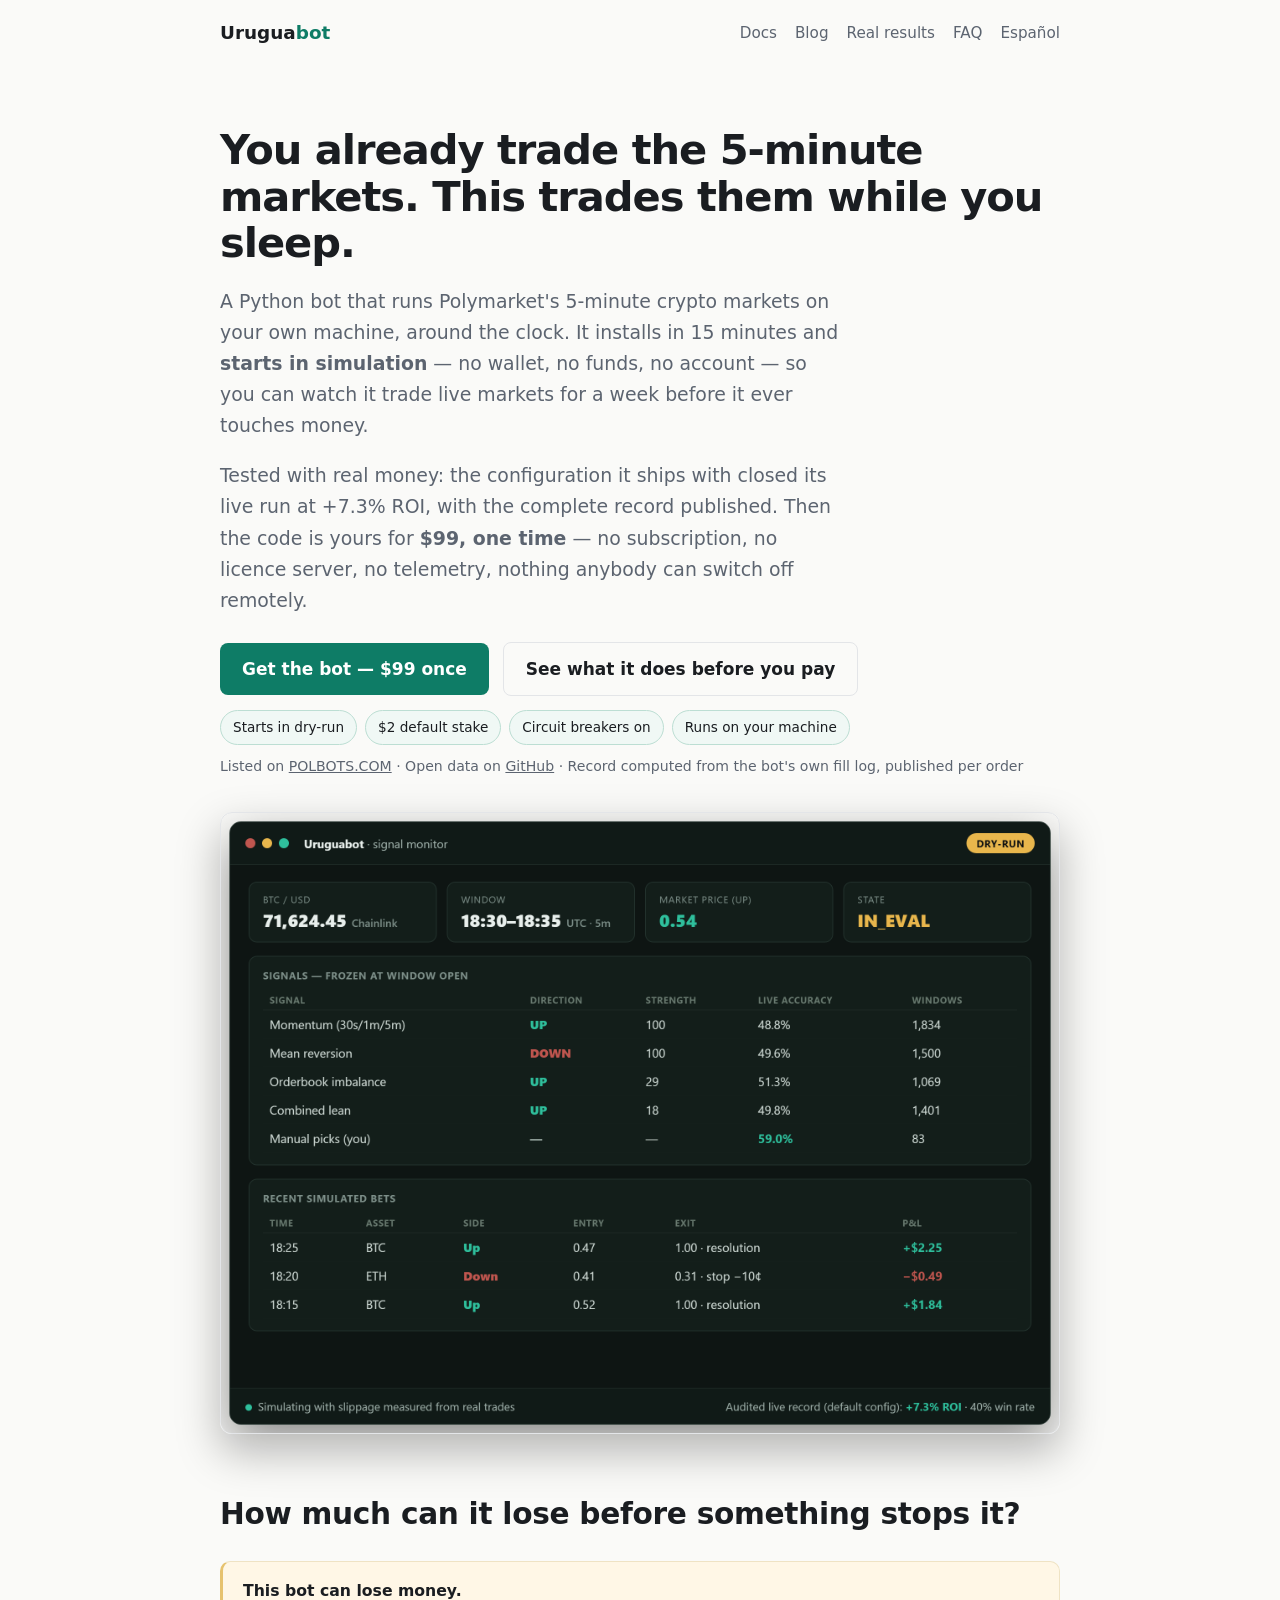
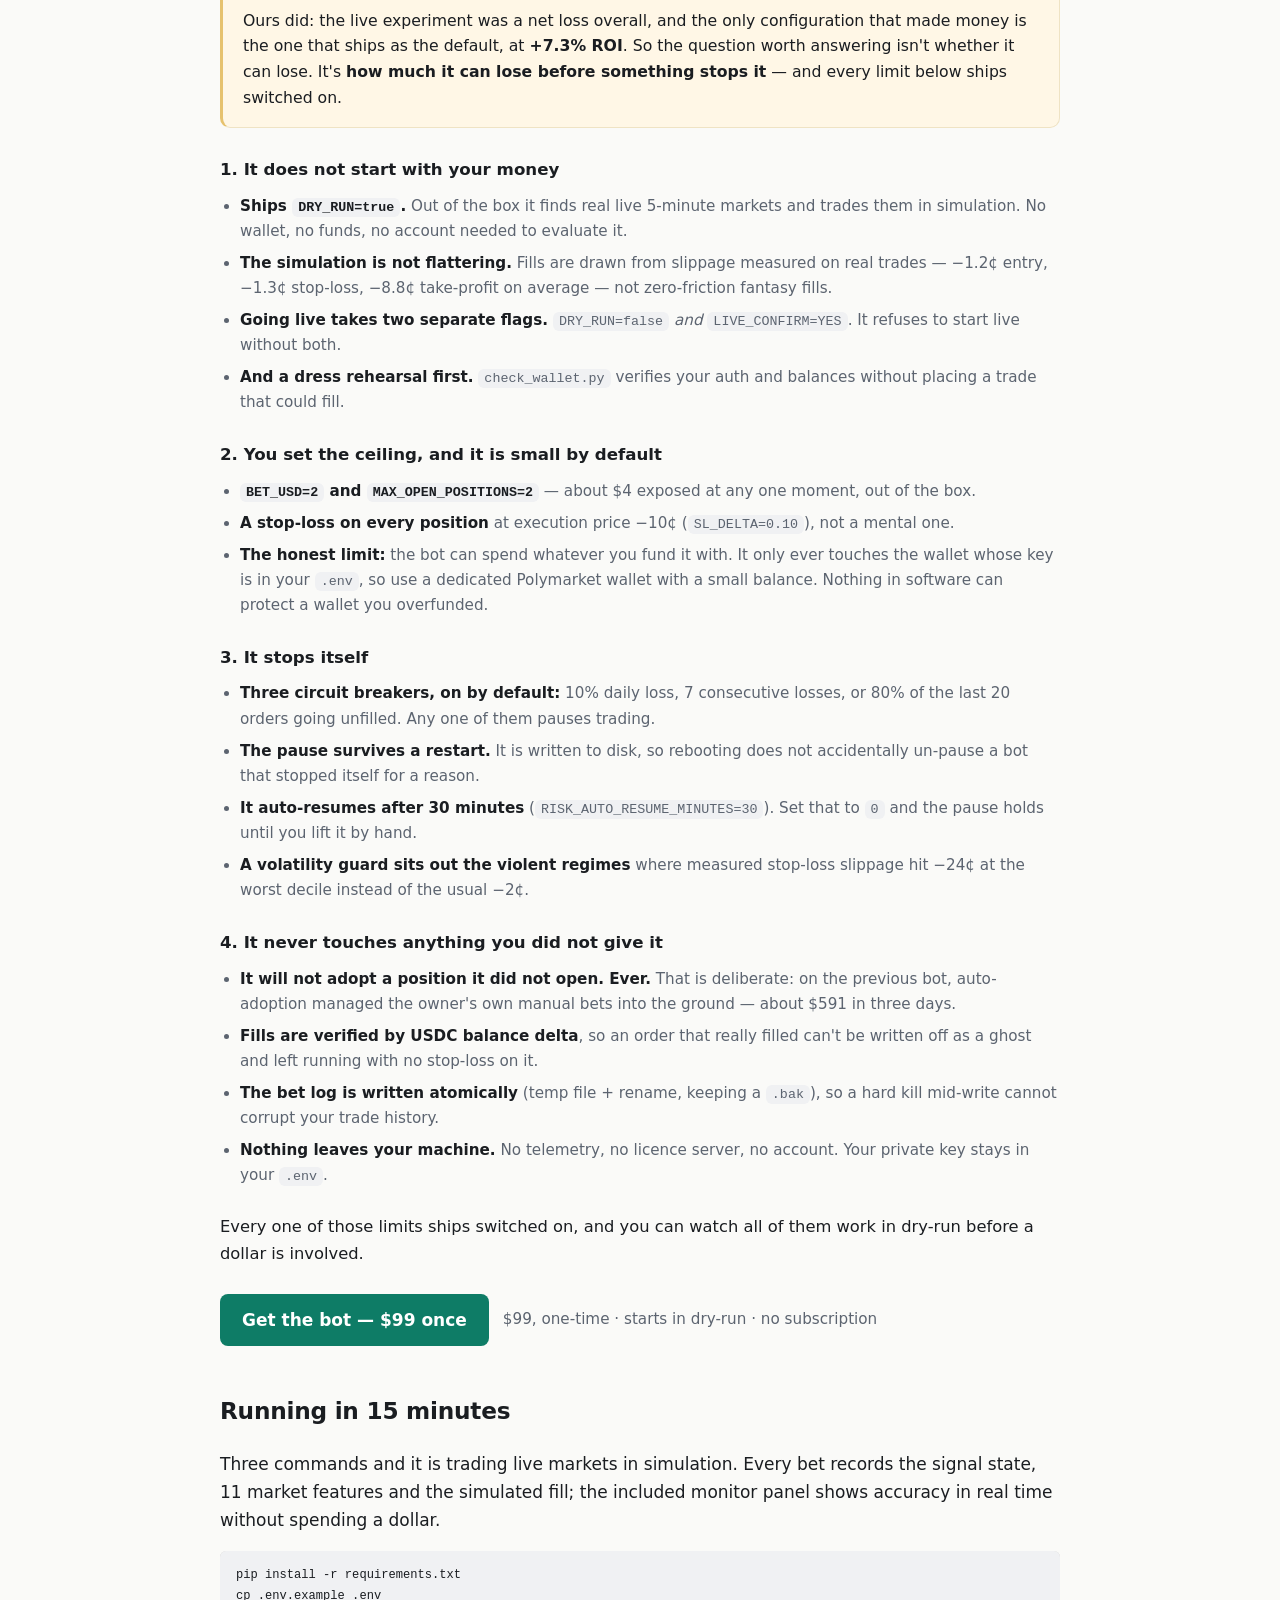
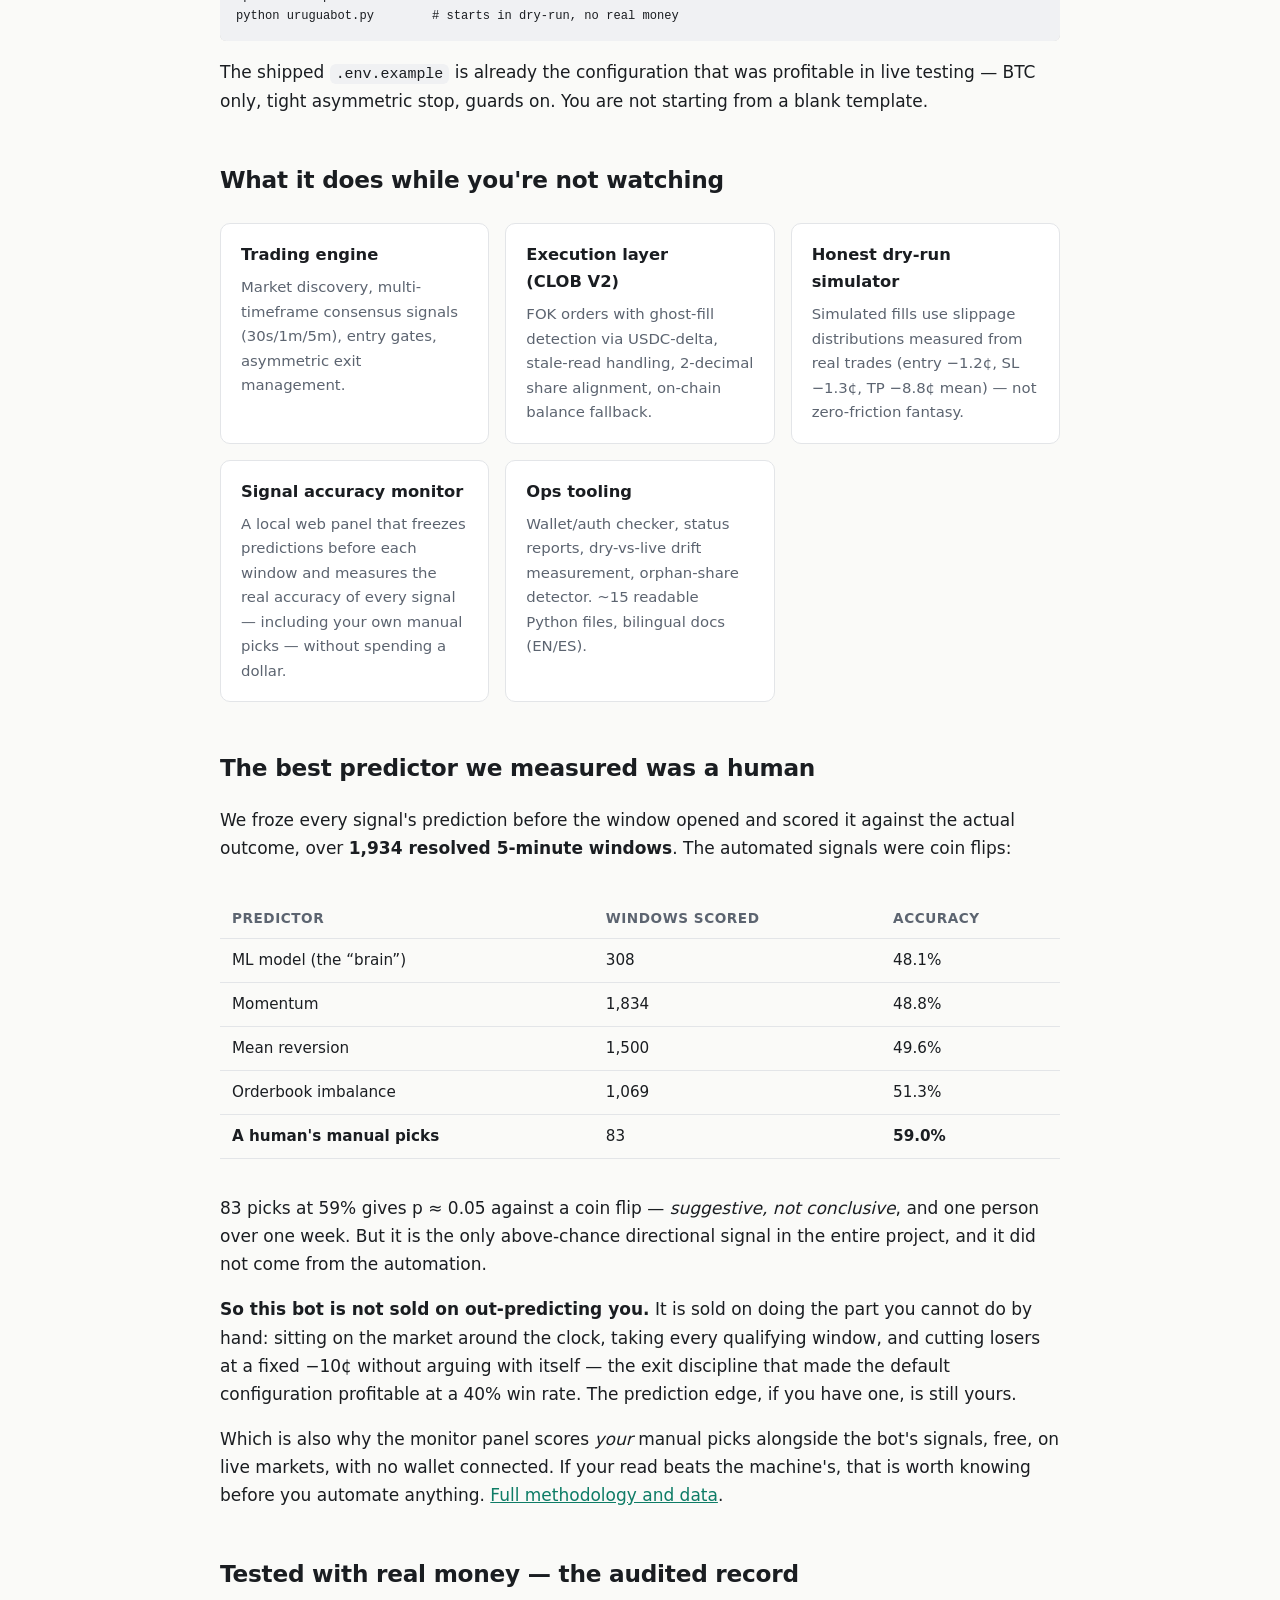
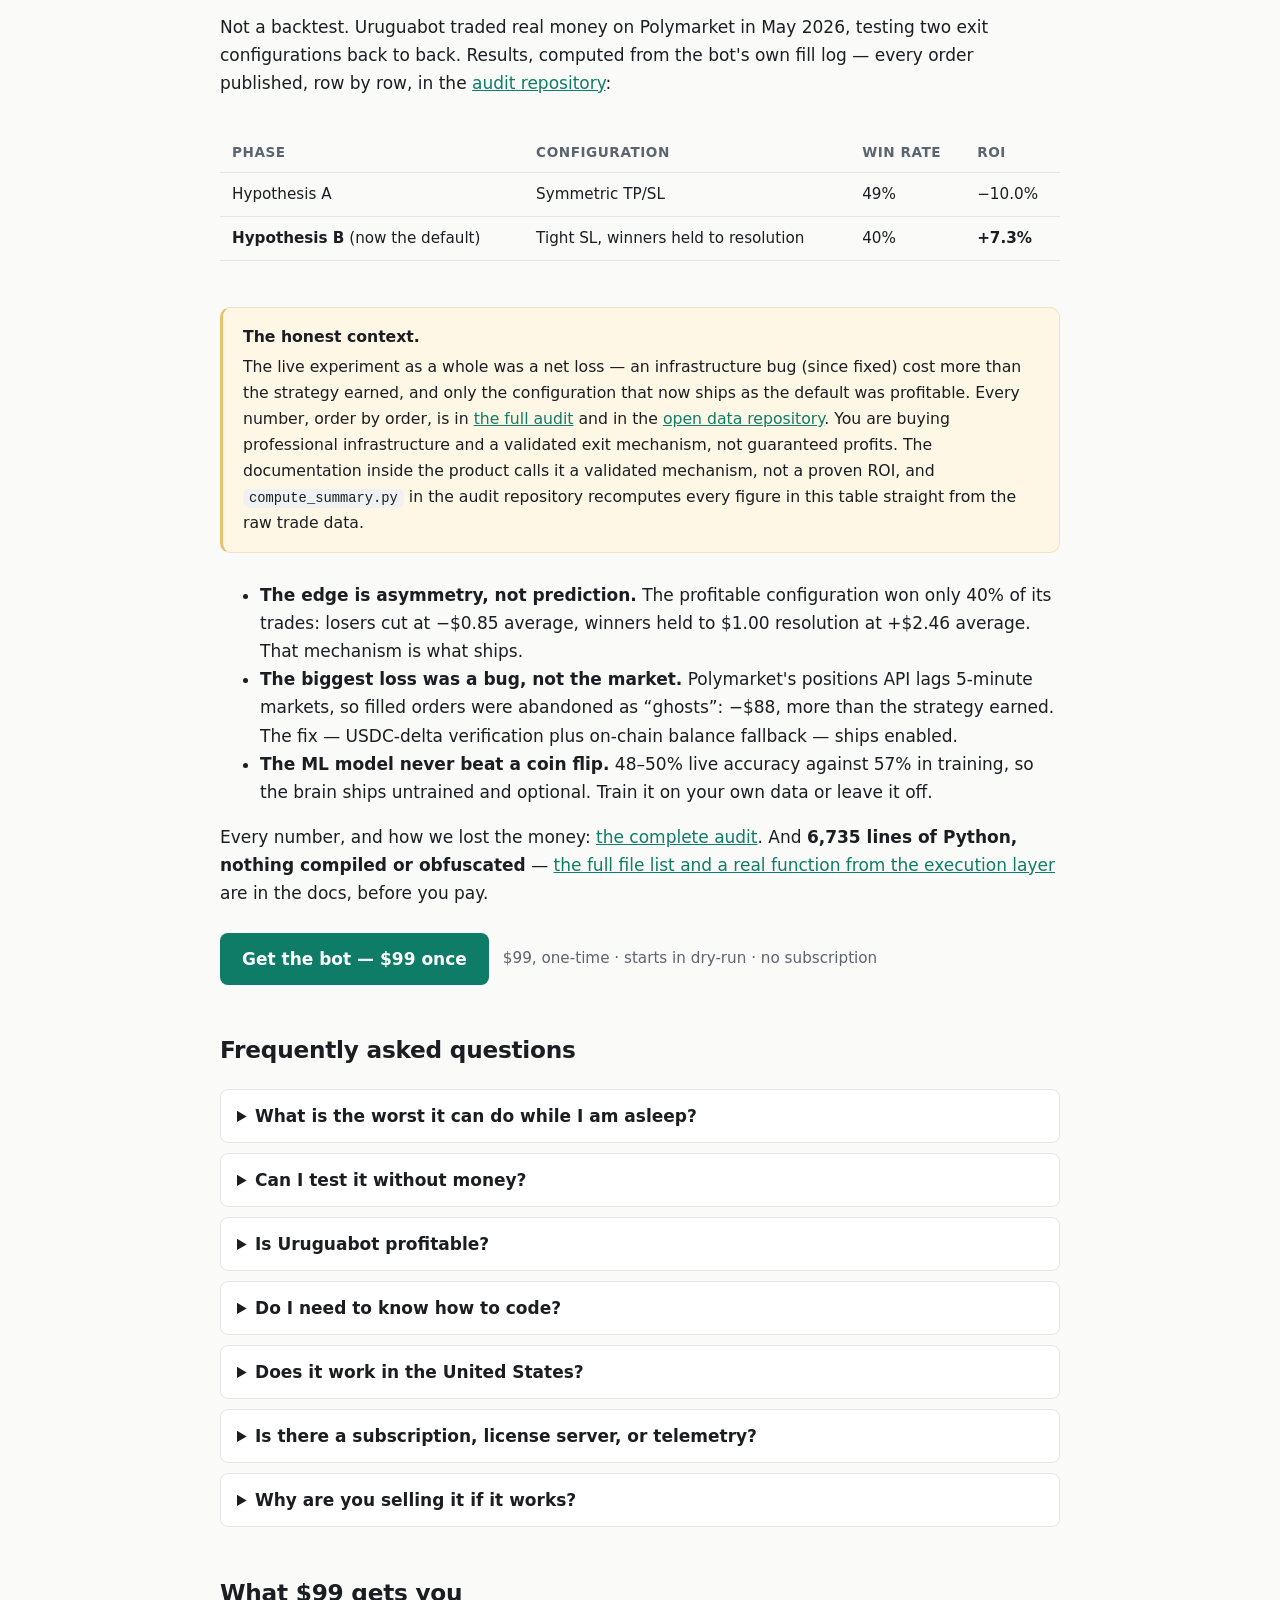
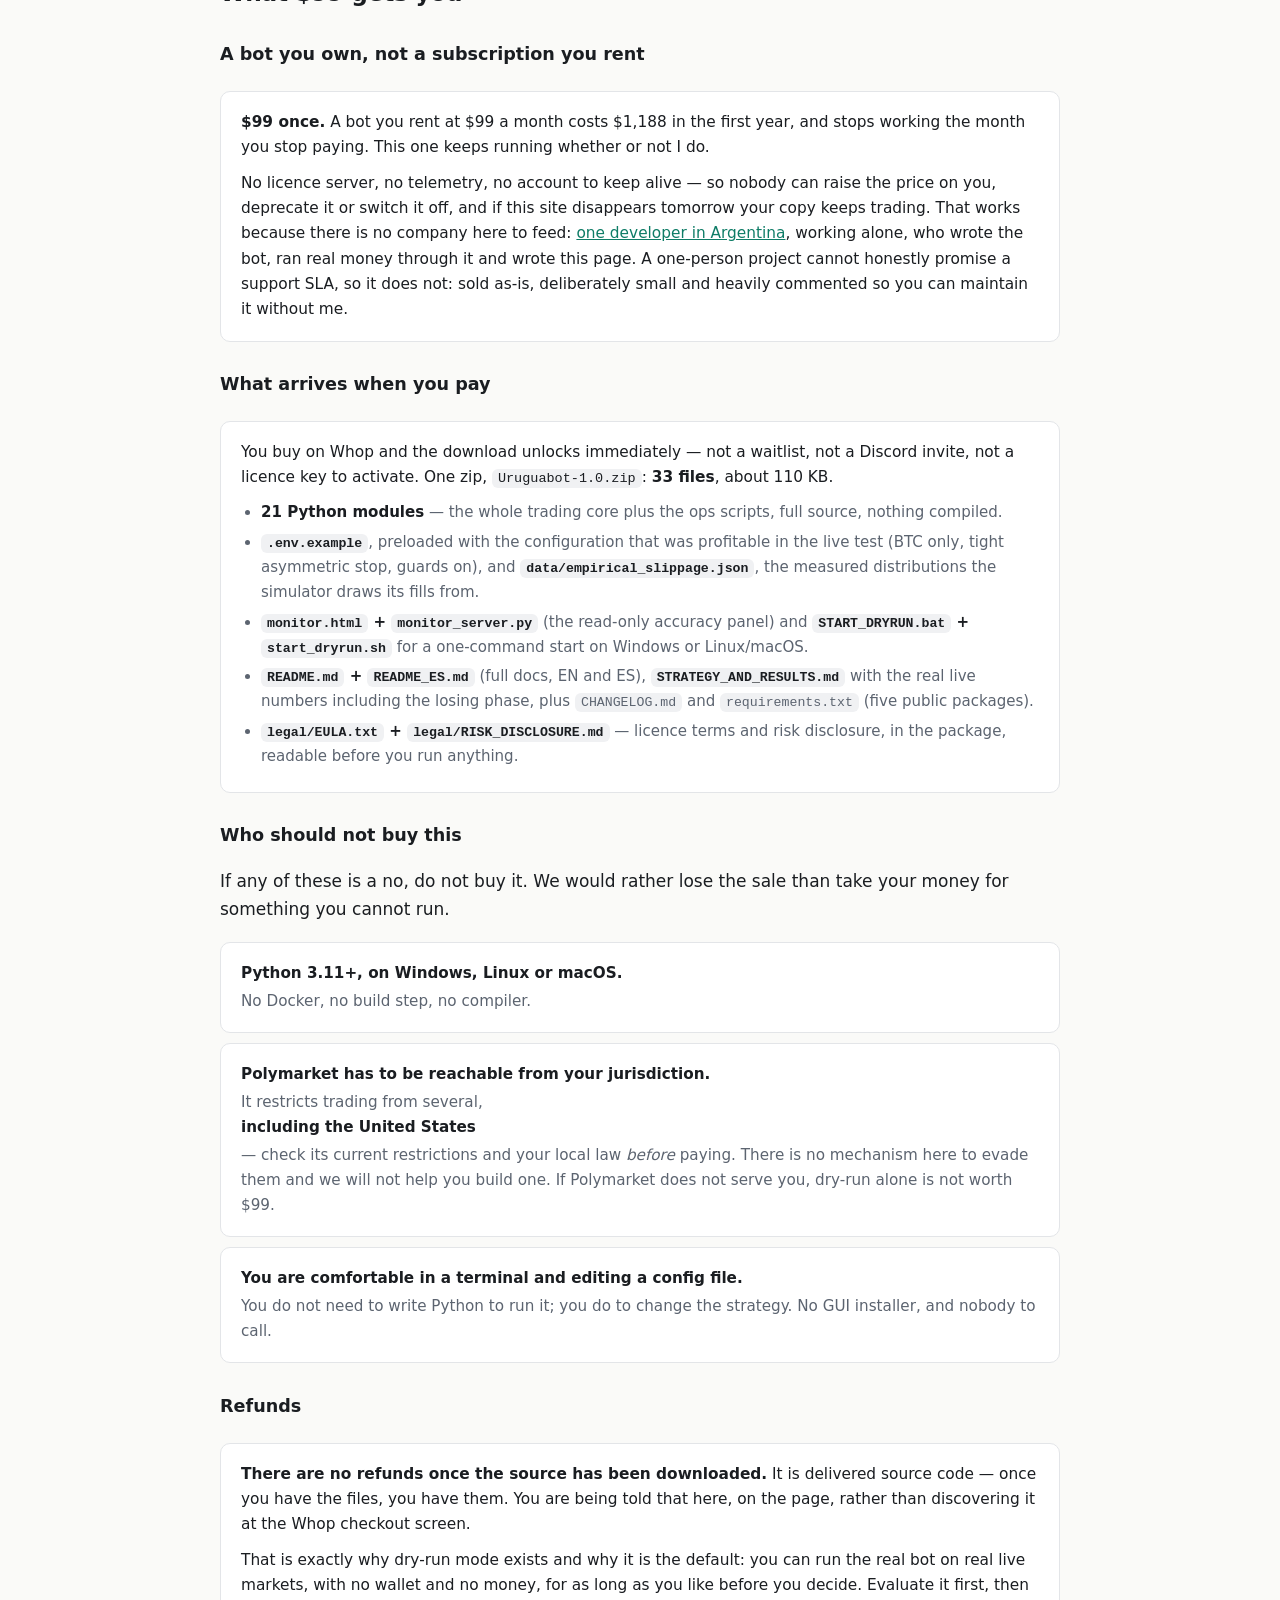
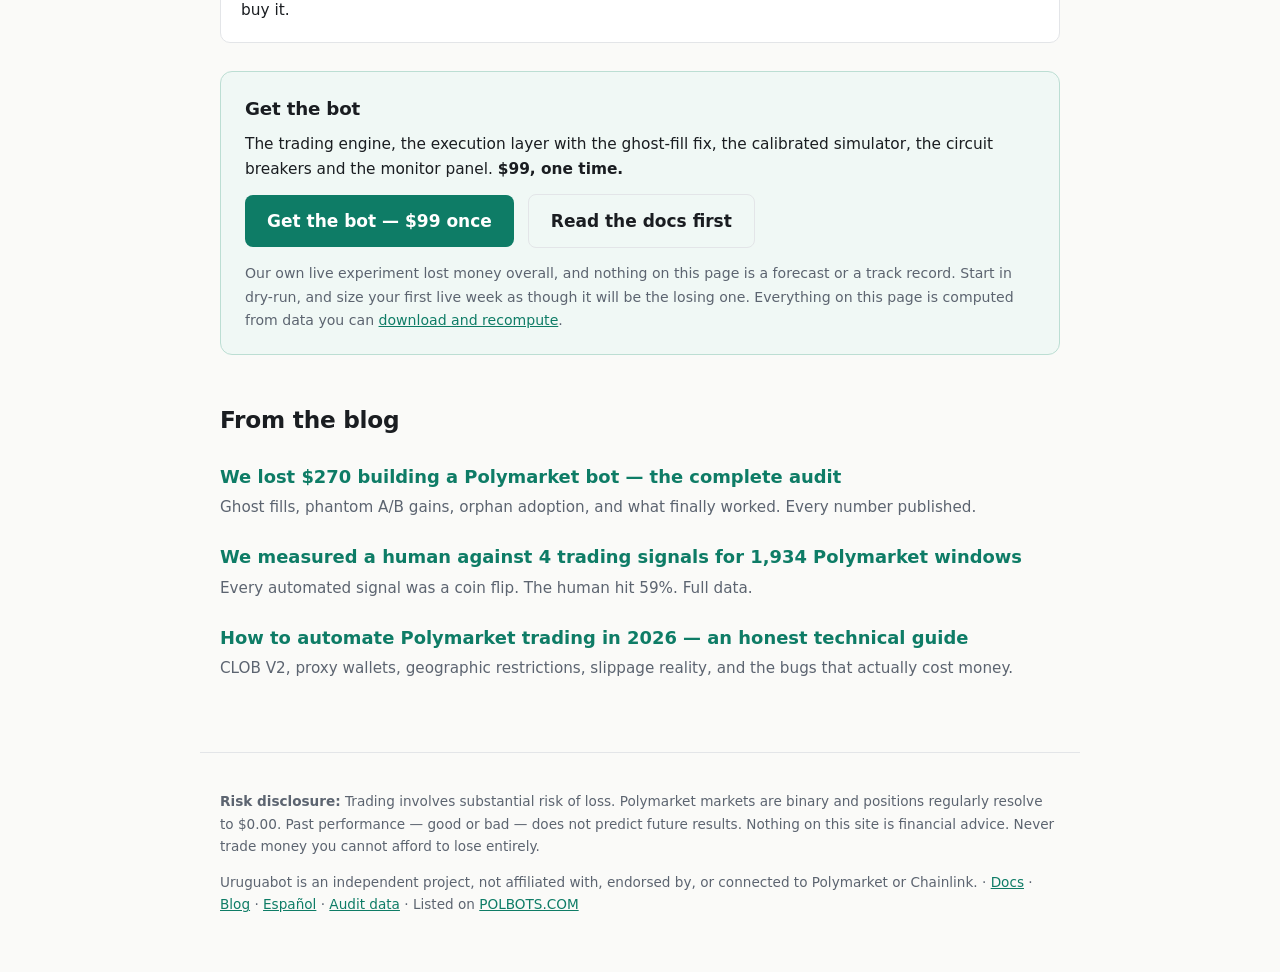
==== commit 52563ab0: "Rebuild the sales pages around the trader who wants it automated The site was written for a develope" ====
--- a/index.html
+++ b/index.html
@@ -4,14 +4,15 @@
 <meta charset="utf-8">
 <meta name="viewport" content="width=device-width, initial-scale=1">
 <title>Uruguabot — Your Own Polymarket Trading Bot, Running 24/7 (Full Source, $99)</title>
-<meta name="description" content="Run your own Polymarket trading bot 24/7 on your machine. Installed in 15 minutes, tested with real money: the default configuration closed its live run at +7.3% ROI, full record public. $99 one-time, no subscription.">
+<meta name="description" content="Run your own Polymarket trading bot 24/7 on your machine. Installed in 15 minutes, tested with real money: the default configuration closed its live run at +7.3% ROI, with the full record public. $99 one-time, no subscription.">
 <link rel="canonical" href="https://uruguabot.com/">
 <link rel="alternate" hreflang="en" href="https://uruguabot.com/">
 <link rel="alternate" hreflang="es" href="https://uruguabot.com/es/">
+<link rel="alternate" hreflang="x-default" href="https://uruguabot.com/">
 <link rel="stylesheet" href="/style.css">
 <meta property="og:type" content="website">
 <meta property="og:title" content="Uruguabot — Your Own Polymarket Bot, Running 24/7">
-<meta property="og:description" content="Installed in 15 minutes, tested with real money: the default config closed its live run at +7.3% ROI, full record public. The code is yours for $99, no subscription.">
+<meta property="og:description" content="Installed in 15 minutes, tested with real money: the default config closed its live run at +7.3% ROI, with the full record public. The code is yours for $99, no subscription.">
 <meta property="og:url" content="https://uruguabot.com/">
 <meta property="og:image" content="https://uruguabot.com/assets/uruguabot-banner.png">
 <meta property="og:image:width" content="1280">
@@ -21,17 +22,27 @@
 <script type="application/ld+json">
 {
   "@context": "https://schema.org",
-  "@type": "SoftwareApplication",
+  "@type": [
+    "SoftwareApplication",
+    "Product"
+  ],
   "name": "Uruguabot",
   "applicationCategory": "FinanceApplication",
   "operatingSystem": "Windows, Linux, macOS",
-  "description": "Python trading bot for Polymarket 5-minute crypto Up/Down markets that runs 24/7 on your own machine. Installed in minutes, dry-run by default, tested with real money with its complete record published. Sold as full source code, one-time purchase.",
+  "description": "Python trading bot for Polymarket 5-minute crypto Up/Down markets that runs 24/7 on your own machine. Installed in 15 minutes, ships in dry-run mode by default, with circuit breakers and a $2 default stake. Tested with real money and its complete record published, losses included. Sold as full source code for a one-time price of 99 USD, with no subscription and no refunds after download.",
   "url": "https://uruguabot.com/",
   "offers": {
     "@type": "Offer",
     "price": "99",
     "priceCurrency": "USD",
-    "url": "https://whop.com/uruguabot/uruguabot-full-source-code"
+    "availability": "https://schema.org/InStock",
+    "url": "https://whop.com/uruguabot/uruguabot-full-source-code",
+    "hasMerchantReturnPolicy": {
+      "@type": "MerchantReturnPolicy",
+      "applicableCountry": "US",
+      "returnPolicyCategory": "https://schema.org/MerchantReturnNotPermitted",
+      "merchantReturnLink": "https://uruguabot.com/#get-it"
+    }
   }
 }
 </script>
@@ -42,33 +53,67 @@
   "mainEntity": [
     {
       "@type": "Question",
+      "name": "What is the worst it can do while I am asleep?",
+      "acceptedAnswer": {
+        "@type": "Answer",
+        "text": "With the shipped defaults it opens at most two positions of $2 each, each with a stop-loss at execution price minus 10 cents. If the day's losses reach 10%, or seven trades lose in a row, or 80% of the last 20 orders fail to fill, it pauses itself, and that pause is written to disk so restarting the machine does not clear it. It auto-resumes after 30 minutes by default, or holds the pause indefinitely if you set RISK_AUTO_RESUME_MINUTES=0. The real ceiling is that it can spend whatever is in the wallet whose private key you put in the .env file, so a dedicated wallet with a small balance is the documented setup."
+      }
+    },
+    {
+      "@type": "Question",
+      "name": "Can it trade with fake money first?",
+      "acceptedAnswer": {
+        "@type": "Answer",
+        "text": "Yes — the bot starts in dry-run mode by default: it discovers real live markets and simulates fills using slippage distributions measured from real trades. Live trading requires deliberately setting two separate flags, and risk circuit breakers are enabled by default."
+      }
+    },
+    {
+      "@type": "Question",
       "name": "Is Uruguabot profitable?",
-      "acceptedAnswer": {"@type": "Answer", "text": "Honestly: our fully-automated live test (May 2026) was a net loss overall. One configuration — asymmetric exits with a tight stop-loss, shipped as the default — was profitable (+7.3% ROI at a 40% win rate); no future performance is promised. You are buying trading infrastructure and documented lessons, not guaranteed profits."}
-    },
-    {
-      "@type": "Question",
-      "name": "What is Uruguabot?",
-      "acceptedAnswer": {"@type": "Answer", "text": "Uruguabot is a Python trading bot framework for Polymarket's 5-minute Bitcoin Up/Down prediction markets. It includes a multi-timeframe signal engine, an execution layer for Polymarket's CLOB V2 with ghost-fill protection, a dry-run simulator calibrated with empirically measured slippage, risk circuit breakers, and a local monitoring panel. It is sold as full readable source code."}
+      "acceptedAnswer": {
+        "@type": "Answer",
+        "text": "Honestly: our fully-automated live test (May 2026) was a net loss overall. One configuration — asymmetric exits with a tight stop-loss, shipped as the default — was profitable (+7.3% ROI at a 40% win rate), which the shipped documentation calls a validated mechanism rather than a proven ROI; no future performance is promised. You are buying trading infrastructure and documented lessons, not guaranteed profits."
+      }
     },
     {
       "@type": "Question",
       "name": "Do I need to know how to code?",
-      "acceptedAnswer": {"@type": "Answer", "text": "You need to be comfortable running commands in a terminal and editing a configuration file. Installation is: pip install -r requirements.txt, copy the example config, run one Python script. Modifying the strategy requires Python knowledge."}
+      "acceptedAnswer": {
+        "@type": "Answer",
+        "text": "You need to be comfortable running commands in a terminal and editing a configuration file. Installation is: pip install -r requirements.txt, copy the example config, run one Python script. Modifying the strategy requires Python knowledge."
+      }
+    },
+    {
+      "@type": "Question",
+      "name": "Does it work in the United States?",
+      "acceptedAnswer": {
+        "@type": "Answer",
+        "text": "Polymarket restricts trading from several jurisdictions, including the United States. You are responsible for checking Polymarket's current geographic restrictions and the laws of your jurisdiction before using the software. Uruguabot does not include any mechanism to evade geographic restrictions."
+      }
     },
     {
       "@type": "Question",
       "name": "Is there a subscription or ongoing fee?",
-      "acceptedAnswer": {"@type": "Answer", "text": "No. Uruguabot is a one-time purchase of the full source code. There is no subscription, no license server, no telemetry, and no dependency on our servers. It is sold as-is, with no support or update obligation — the code is small and readable so you can maintain it yourself."}
-    },
-    {
-      "@type": "Question",
-      "name": "Does it work in the United States?",
-      "acceptedAnswer": {"@type": "Answer", "text": "Polymarket restricts trading from several jurisdictions, including the United States. You are responsible for checking Polymarket's current geographic restrictions and the laws of your jurisdiction before using the software. Uruguabot does not include any mechanism to evade geographic restrictions."}
-    },
-    {
-      "@type": "Question",
-      "name": "Can it trade with fake money first?",
-      "acceptedAnswer": {"@type": "Answer", "text": "Yes — the bot starts in dry-run mode by default: it discovers real live markets and simulates fills using slippage distributions measured from real trades. Live trading requires deliberately setting two separate flags, and risk circuit breakers are enabled by default."}
+      "acceptedAnswer": {
+        "@type": "Answer",
+        "text": "No. Uruguabot is a one-time purchase of the full source code. There is no subscription, no license server, no telemetry, and no dependency on our servers. It is sold as-is, with no support or update obligation — the code is small and readable so you can maintain it yourself."
+      }
+    },
+    {
+      "@type": "Question",
+      "name": "How much does it cost, and are there refunds?",
+      "acceptedAnswer": {
+        "@type": "Answer",
+        "text": "Uruguabot costs 99 US dollars as a one-time purchase of the full source code. There is no subscription. There are no refunds once the source has been downloaded, because it is delivered source code; this is stated on the landing page rather than only at checkout. Dry-run mode is the default and needs no wallet or funds, so the software can be evaluated on real live markets before purchase."
+      }
+    },
+    {
+      "@type": "Question",
+      "name": "Why are you selling it if it works?",
+      "acceptedAnswer": {
+        "@type": "Answer",
+        "text": "Because the honest answer to \"does it work?\" is \"the mechanism is validated, but the edge is thin\". The live experiment was a net loss overall; the configuration that ships as the default was profitable at +7.3% ROI. That is a validated mechanism, not a proven ROI. We would rather sell the infrastructure openly than pretend otherwise."
+      }
     }
   ]
 }
@@ -95,73 +140,215 @@
 </header>
 <main>
   <section class="hero">
-    <h1>Your own Polymarket bot, running <em>24/7</em> on your machine.</h1>
-    <p class="lead">Installed in 15 minutes. Tested with real money: the configuration that ships as the default closed its live run at <strong>+7.3% ROI</strong> — the complete record is <a href="https://github.com/Emi-db/polymarket-bot-audit">public and verifiable</a>. The full Python source is yours for $99: no subscription, no telemetry, no dependence on our servers.</p>
+    <h1>You already trade the 5-minute markets. This trades them while you sleep.</h1>
+    <p class="lead">A Python bot that runs Polymarket's 5-minute crypto markets on your own machine, around the clock. It installs in 15 minutes and <strong>starts in simulation</strong> &mdash; no wallet, no funds, no account &mdash; so you can watch it trade live markets for a week before it ever touches money.</p>
+    <p class="lead">Tested with real money: the configuration it ships with closed its live run at +7.3% ROI, with the complete record published. Then the code is yours for <strong>$99, one time</strong> &mdash; no subscription, no licence server, no telemetry, nothing anybody can switch off remotely.</p>
     <div class="cta-row">
-      <a class="btn" href="https://whop.com/uruguabot/uruguabot-full-source-code">Get the full source — $99</a>
-      <a class="btn secondary" href="#results">See the live record</a>
-      <span class="price">One-time purchase · Starts in dry-run · Goes live only when you decide</span>
-    </div>
-    <p class="trust">Listed on <a href="https://polbots.com/bot/uruguabot" rel="noopener">POLBOTS.COM</a> · Open data on <a href="https://github.com/Emi-db/polymarket-bot-audit">GitHub</a> · Record verified against the exchange's trade export</p>
+      <a class="btn" href="https://whop.com/uruguabot/uruguabot-full-source-code?utm_source=uruguabot&amp;utm_content=hero" rel="noopener" onclick="if(typeof gtag==='function'){gtag('event','checkout_click',{cta_location:'hero'});}" data-goatcounter-click="checkout-hero">Get the bot &mdash; $99 once</a>
+      <a class="btn secondary" href="#safety">See what it does before you pay</a>
+    </div>
+    <ul class="chips">
+      <li>Starts in dry-run</li>
+      <li>$2 default stake</li>
+      <li>Circuit breakers on</li>
+      <li>Runs on your machine</li>
+    </ul>
+    <p class="trust">Listed on <a href="https://polbots.com/bot/uruguabot" rel="noopener">POLBOTS.COM</a> &middot; Open data on <a href="https://github.com/Emi-db/polymarket-bot-audit" rel="noopener">GitHub</a> &middot; Record computed from the bot's own fill log, published per order</p>
     <div class="hero-visual">
       <img src="/assets/hero-monitor.png" alt="The Uruguabot signal monitor running in dry-run mode: live signals with measured accuracy, simulated bets, and the audited +7.3% ROI record" width="2000" height="1480">
     </div>
   </section>
 
+  <section id="safety">
+    <h2>How much can it lose before something stops it?</h2>
+    <div class="honest">
+      <strong>This bot can lose money.</strong> Ours did: the live experiment was a net loss overall, and the only configuration that made money is the one that ships as the default, at <strong>+7.3% ROI</strong>. So the question worth answering isn't whether it can lose. It's <strong>how much it can lose before something stops it</strong> &mdash; and every limit below ships switched on.
+    </div>
+
+    <div class="safety-group">
+      <h3>1. It does not start with your money</h3>
+      <ul>
+        <li><strong>Ships <code>DRY_RUN=true</code>.</strong> Out of the box it finds real live 5-minute markets and trades them in simulation. No wallet, no funds, no account needed to evaluate it.</li>
+        <li><strong>The simulation is not flattering.</strong> Fills are drawn from slippage measured on real trades &mdash; &minus;1.2&cent; entry, &minus;1.3&cent; stop-loss, &minus;8.8&cent; take-profit on average &mdash; not zero-friction fantasy fills.</li>
+        <li><strong>Going live takes two separate flags.</strong> <code>DRY_RUN=false</code> <em>and</em> <code>LIVE_CONFIRM=YES</code>. It refuses to start live without both.</li>
+        <li><strong>And a dress rehearsal first.</strong> <code>check_wallet.py</code> verifies your auth and balances without placing a trade that could fill.</li>
+      </ul>
+    </div>
+
+    <div class="safety-group">
+      <h3>2. You set the ceiling, and it is small by default</h3>
+      <ul>
+        <li><strong><code>BET_USD=2</code> and <code>MAX_OPEN_POSITIONS=2</code></strong> &mdash; about $4 exposed at any one moment, out of the box.</li>
+        <li><strong>A stop-loss on every position</strong> at execution price &minus;10&cent; (<code>SL_DELTA=0.10</code>), not a mental one.</li>
+        <li><strong>The honest limit:</strong> the bot can spend whatever you fund it with. It only ever touches the wallet whose key is in your <code>.env</code>, so use a dedicated Polymarket wallet with a small balance. Nothing in software can protect a wallet you overfunded.</li>
+      </ul>
+    </div>
+
+    <div class="safety-group">
+      <h3>3. It stops itself</h3>
+      <ul>
+        <li><strong>Three circuit breakers, on by default:</strong> 10% daily loss, 7 consecutive losses, or 80% of the last 20 orders going unfilled. Any one of them pauses trading.</li>
+        <li><strong>The pause survives a restart.</strong> It is written to disk, so rebooting does not accidentally un-pause a bot that stopped itself for a reason.</li>
+        <li><strong>It auto-resumes after 30 minutes</strong> (<code>RISK_AUTO_RESUME_MINUTES=30</code>). Set that to <code>0</code> and the pause holds until you lift it by hand.</li>
+        <li><strong>A volatility guard sits out the violent regimes</strong> where measured stop-loss slippage hit &minus;24&cent; at the worst decile instead of the usual &minus;2&cent;.</li>
+      </ul>
+    </div>
+
+    <div class="safety-group">
+      <h3>4. It never touches anything you did not give it</h3>
+      <ul>
+        <li><strong>It will not adopt a position it did not open. Ever.</strong> That is deliberate: on the previous bot, auto-adoption managed the owner's own manual bets into the ground &mdash; about $591 in three days.</li>
+        <li><strong>Fills are verified by USDC balance delta</strong>, so an order that really filled can't be written off as a ghost and left running with no stop-loss on it.</li>
+        <li><strong>The bet log is written atomically</strong> (temp file + rename, keeping a <code>.bak</code>), so a hard kill mid-write cannot corrupt your trade history.</li>
+        <li><strong>Nothing leaves your machine.</strong> No telemetry, no licence server, no account. Your private key stays in your <code>.env</code>.</li>
+      </ul>
+    </div>
+
+    <p class="safety-close">Every one of those limits ships switched on, and you can watch all of them work in dry-run before a dollar is involved.</p>
+    <div class="cta-row">
+      <a class="btn" href="https://whop.com/uruguabot/uruguabot-full-source-code?utm_source=uruguabot&amp;utm_content=safety_footer" rel="noopener" onclick="if(typeof gtag==='function'){gtag('event','checkout_click',{cta_location:'safety_footer'});}" data-goatcounter-click="checkout-safety_footer">Get the bot &mdash; $99 once</a>
+      <span class="price">$99, one-time &middot; starts in dry-run &middot; no subscription</span>
+    </div>
+  </section>
+
   <section>
     <h2>Running in 15 minutes</h2>
-    <ol>
-      <li><strong>Install and start — no wallet needed.</strong> Three commands, and the bot is finding real live 5-minute markets and trading them in simulation, with fills modeled on slippage measured from real trades.</li>
-      <li><strong>Watch it work.</strong> Every bet records the signal state, 11 market features and the simulated fill. The included monitor panel shows live accuracy without spending a dollar.</li>
-      <li><strong>Go live only if convinced.</strong> Live mode requires two explicit flags (<code>DRY_RUN=false</code> + <code>LIVE_CONFIRM=YES</code>), a dedicated wallet, and starts at $2 bets with circuit breakers on.</li>
-    </ol>
+    <p>Three commands and it is trading live markets in simulation. Every bet records the signal state, 11 market features and the simulated fill; the included monitor panel shows accuracy in real time without spending a dollar.</p>
     <pre><code>pip install -r requirements.txt
 cp .env.example .env
 python uruguabot.py        # starts in dry-run, no real money</code></pre>
-  </section>
-
-  <section id="results">
-    <h2>Proven with real money — the audited record</h2>
-    <p>"Tested" here doesn't mean a backtest. Uruguabot traded real money on Polymarket in May 2026, testing two exit configurations back to back. Results, verified against the exchange's own trade history export:</p>
-    <div class="tablewrap">
-    <table>
-      <tr><th>Phase</th><th>Configuration</th><th>Win rate</th><th>ROI</th></tr>
-      <tr><td>Hypothesis A</td><td>Symmetric TP/SL</td><td>49%</td><td>−10.0%</td></tr>
-      <tr><td><strong>Hypothesis B</strong> (now the default)</td><td>Tight SL, winners held to resolution</td><td>40%</td><td><strong>+7.3%</strong></td></tr>
-    </table>
-    </div>
-    <div class="honest">
-      <strong>The honest context.</strong> The live experiment as a whole was a net loss — an infrastructure bug (since fixed) cost more than the strategy earned, and only the configuration that now ships as the default was profitable. Every number, order by order, is in <a href="/blog/we-lost-270-building-a-polymarket-bot.html">the full audit</a> and in the <a href="https://github.com/Emi-db/polymarket-bot-audit">open data repository</a>. You are buying professional infrastructure and a validated exit mechanism, not guaranteed profits.
-    </div>
-    <p>Three facts matter more than any marketing page:</p>
-    <div class="grid">
-      <div class="card"><h3>The edge is asymmetry, not prediction</h3><p>The profitable configuration won only 39–40% of its trades. Losers were cut at −$0.85 average; winners were held to $1.00 resolution at +$2.46 average. That mechanism — not a magic signal — is what you're buying.</p></div>
-      <div class="card"><h3>The biggest loss was a bug, not the market</h3><p>Polymarket's positions API lags 5-minute markets. Orders that actually filled were abandoned as "ghosts": −$88, more than the strategy earned. The fix (USDC-delta verification + on-chain balance fallback) ships enabled.</p></div>
-      <div class="card"><h3>The ML model never beat a coin flip</h3><p>48–50% live accuracy despite 57% in training. We ship the brain untrained and optional, so you train it on your own current-regime data — or leave it off.</p></div>
-    </div>
-    <p>Full story with every number: <a href="/blog/we-lost-270-building-a-polymarket-bot.html">“We lost $270 building a Polymarket bot — the complete audit”</a>.</p>
+    <p>The shipped <code>.env.example</code> is already the configuration that was profitable in live testing &mdash; BTC only, tight asymmetric stop, guards on. You are not starting from a blank template.</p>
   </section>
 
   <section>
-    <h2>What's in the box</h2>
+    <h2>What it does while you're not watching</h2>
     <div class="grid">
       <div class="card"><h3>Trading engine</h3><p>Market discovery, multi-timeframe consensus signals (30s/1m/5m), entry gates, asymmetric exit management.</p></div>
       <div class="card"><h3>Execution layer (CLOB&nbsp;V2)</h3><p>FOK orders with ghost-fill detection via USDC-delta, stale-read handling, 2-decimal share alignment, on-chain balance fallback.</p></div>
-      <div class="card"><h3>Honest dry-run simulator</h3><p>Simulated fills use slippage distributions measured from real trades (entry −1.2¢, SL −1.3¢, TP −8.8¢ mean) — not zero-friction fantasy.</p></div>
-      <div class="card"><h3>Risk rails + volatility guard</h3><p>Daily-loss, losing-streak and unfilled-ratio circuit breakers, plus a guard that skips violent regimes where stop-losses slip up to −24¢. All on by default.</p></div>
-      <div class="card"><h3>Signal accuracy monitor</h3><p>A local web panel that freezes predictions before each window and measures the real accuracy of every signal — including your own manual picks — without spending a dollar.</p></div>
+      <div class="card"><h3>Honest dry-run simulator</h3><p>Simulated fills use slippage distributions measured from real trades (entry &minus;1.2&cent;, SL &minus;1.3&cent;, TP &minus;8.8&cent; mean) &mdash; not zero-friction fantasy.</p></div>
+      <div class="card"><h3>Signal accuracy monitor</h3><p>A local web panel that freezes predictions before each window and measures the real accuracy of every signal &mdash; including your own manual picks &mdash; without spending a dollar.</p></div>
       <div class="card"><h3>Ops tooling</h3><p>Wallet/auth checker, status reports, dry-vs-live drift measurement, orphan-share detector. ~15 readable Python files, bilingual docs (EN/ES).</p></div>
+    </div>
+  </section>
+
+  <section id="prediction">
+    <h2>The best predictor we measured was a human</h2>
+    <p>We froze every signal's prediction before the window opened and scored it against the actual outcome, over <strong>1,934 resolved 5-minute windows</strong>. The automated signals were coin flips:</p>
+    <div class="tablewrap">
+    <table>
+      <tr><th>Predictor</th><th>Windows scored</th><th>Accuracy</th></tr>
+      <tr><td>ML model (the &ldquo;brain&rdquo;)</td><td>308</td><td>48.1%</td></tr>
+      <tr><td>Momentum</td><td>1,834</td><td>48.8%</td></tr>
+      <tr><td>Mean reversion</td><td>1,500</td><td>49.6%</td></tr>
+      <tr><td>Orderbook imbalance</td><td>1,069</td><td>51.3%</td></tr>
+      <tr><td><strong>A human's manual picks</strong></td><td>83</td><td><strong>59.0%</strong></td></tr>
+    </table>
+    </div>
+    <p>83 picks at 59% gives p&nbsp;&asymp;&nbsp;0.05 against a coin flip &mdash; <em>suggestive, not conclusive</em>, and one person over one week. But it is the only above-chance directional signal in the entire project, and it did not come from the automation.</p>
+    <p><strong>So this bot is not sold on out-predicting you.</strong> It is sold on doing the part you cannot do by hand: sitting on the market around the clock, taking every qualifying window, and cutting losers at a fixed &minus;10&cent; without arguing with itself &mdash; the exit discipline that made the default configuration profitable at a 40% win rate. The prediction edge, if you have one, is still yours.</p>
+    <p>Which is also why the monitor panel scores <em>your</em> manual picks alongside the bot's signals, free, on live markets, with no wallet connected. If your read beats the machine's, that is worth knowing before you automate anything. <a href="/blog/human-vs-bot-polymarket-accuracy.html">Full methodology and data</a>.</p>
+  </section>
+
+  <section id="results">
+    <h2>Tested with real money &mdash; the audited record</h2>
+
+    <!-- TODO(owner): this page used to say the record was "verified against the exchange's own trade
+         history export". It has been downgraded to what the published data actually supports, because
+         the audit repo contains no reconciliation artifact - compute_summary.py reads the bot's own
+         fill log (live_trades_uruguabot.csv), which is telemetry, not an exchange file. On a page whose
+         central story is a ghost-fill bug where the bot's accounting disagreed with reality by $95,
+         "the log says X" and "the exchange confirms X" are exactly the distinction that matters.
+         Two ways to make the stronger claim honestly, if you want it back:
+           (a) BEST - publish the reconciliation (or a table derived from it) to the audit repository
+               and link it here. That turns this from a liability into another checkable item.
+           (c) If you did reconcile it by hand but cannot publish the file, say precisely that and why,
+               e.g. "Reconciled by hand against the exchange's trade history; the export is not
+               published because it carries wallet identifiers." A stated reason for not publishing
+               is itself credible, and matches this page's voice.
+         Do not restore the original wording without doing (a) or (c). -->
+    <p>Not a backtest. Uruguabot traded real money on Polymarket in May 2026, testing two exit configurations back to back. Results, computed from the bot's own fill log &mdash; every order published, row by row, in the <a href="https://github.com/Emi-db/polymarket-bot-audit" rel="noopener">audit repository</a>:</p>
+    <div class="tablewrap">
+    <table>
+      <tr><th>Phase</th><th class="col-cfg">Configuration</th><th>Win rate</th><th>ROI</th></tr>
+      <tr><td>Hypothesis A<span class="cfg-inline">Symmetric TP/SL</span></td><td class="col-cfg">Symmetric TP/SL</td><td>49%</td><td>−10.0%</td></tr>
+      <tr><td><strong>Hypothesis B</strong> (now the default)<span class="cfg-inline">Tight SL, winners held to resolution</span></td><td class="col-cfg">Tight SL, winners held to resolution</td><td>40%</td><td><strong>+7.3%</strong></td></tr>
+    </table>
+    </div>
+    <div class="honest">
+      <strong>The honest context.</strong> The live experiment as a whole was a net loss — an infrastructure bug (since fixed) cost more than the strategy earned, and only the configuration that now ships as the default was profitable. Every number, order by order, is in <a href="/blog/we-lost-270-building-a-polymarket-bot.html">the full audit</a> and in the <a href="https://github.com/Emi-db/polymarket-bot-audit" rel="noopener">open data repository</a>. You are buying professional infrastructure and a validated exit mechanism, not guaranteed profits. The documentation inside the product calls it a validated mechanism, not a proven ROI, and <code>compute_summary.py</code> in the audit repository recomputes every figure in this table straight from the raw trade data.
+    </div>
+    <ul>
+      <li><strong>The edge is asymmetry, not prediction.</strong> The profitable configuration won only 40% of its trades: losers cut at &minus;$0.85 average, winners held to $1.00 resolution at +$2.46 average. That mechanism is what ships.</li>
+      <li><strong>The biggest loss was a bug, not the market.</strong> Polymarket's positions API lags 5-minute markets, so filled orders were abandoned as &ldquo;ghosts&rdquo;: &minus;$88, more than the strategy earned. The fix &mdash; USDC-delta verification plus on-chain balance fallback &mdash; ships enabled.</li>
+      <li><strong>The ML model never beat a coin flip.</strong> 48&ndash;50% live accuracy against 57% in training, so the brain ships untrained and optional. Train it on your own data or leave it off.</li>
+    </ul>
+    <p>Every number, and how we lost the money: <a href="/blog/we-lost-270-building-a-polymarket-bot.html">the complete audit</a>. And <strong>6,735 lines of Python, nothing compiled or obfuscated</strong> &mdash; <a href="/docs.html#source">the full file list and a real function from the execution layer</a> are in the docs, before you pay.</p>
+    <div class="cta-row">
+      <a class="btn" href="https://whop.com/uruguabot/uruguabot-full-source-code?utm_source=uruguabot&amp;utm_content=results_footer" rel="noopener" onclick="if(typeof gtag==='function'){gtag('event','checkout_click',{cta_location:'results_footer'});}" data-goatcounter-click="checkout-results_footer">Get the bot &mdash; $99 once</a>
+      <span class="price">$99, one-time &middot; starts in dry-run &middot; no subscription</span>
     </div>
   </section>
 
   <section id="faq">
     <h2>Frequently asked questions</h2>
-    <details><summary>Is Uruguabot profitable?</summary><p>Honestly: our fully-automated live test was a net loss overall. One configuration — the shipped default — was profitable (+7.3% ROI at a 40% win rate); no future performance is promised. You're buying infrastructure and documented lessons, not guaranteed profits.</p></details>
+    <details><summary>What is the worst it can do while I am asleep?</summary><p>With the shipped defaults: open at most two positions of $2 each, each with a stop-loss at execution &minus;10&cent;. If the day's losses reach 10%, or seven trades lose in a row, or 80% of the last 20 orders fail to fill, it pauses itself &mdash; and that pause is written to disk, so restarting the machine does not clear it. The real ceiling, stated plainly: it can spend whatever is in the wallet whose key you put in <code>.env</code>. Use a dedicated wallet, funded small.</p></details>
+    <details><summary>Can I test it without money?</summary><p>Yes — dry-run is the default mode, with fills simulated using empirically measured slippage. The monitor panel also measures signal accuracy in real time without trading.</p></details>
+    <details><summary>Is Uruguabot profitable?</summary><p>Honestly: our fully-automated live test was a net loss overall. One configuration — the shipped default — was profitable (+7.3% ROI at a 40% win rate); the documentation in the product calls it a validated mechanism, not a proven ROI. No future performance is promised. You're buying infrastructure and documented lessons, not guaranteed profits.</p></details>
     <details><summary>Do I need to know how to code?</summary><p>You need to be comfortable with a terminal and editing a config file. Install is three commands. Modifying the strategy requires Python.</p></details>
+    <details><summary>Does it work in the United States?</summary><p>Polymarket restricts trading from several jurisdictions including the US. Check Polymarket's current geographic restrictions and your local laws before buying. The bot includes no mechanism to evade geo-restrictions.</p></details>
     <details><summary>Is there a subscription, license server, or telemetry?</summary><p>No, no, and no. One-time purchase, full source, runs entirely on your machine. Sold as-is with no support obligation — the code is deliberately small so you can own it.</p></details>
-    <details><summary>Does it work in the United States?</summary><p>Polymarket restricts trading from several jurisdictions including the US. Check Polymarket's current geographic restrictions and your local laws before buying. The bot includes no mechanism to evade geo-restrictions.</p></details>
-    <details><summary>Can I test it without money?</summary><p>Yes — dry-run is the default mode, with fills simulated using empirically measured slippage. The monitor panel also measures signal accuracy in real time without trading.</p></details>
     <details><summary>Why are you selling it if it works?</summary><p>Because the honest answer to "does it work?" is "the mechanism is validated, but the edge is thin" — and that sentence doesn't sell hedge funds, it sells tooling. We'd rather sell the infrastructure openly than pretend. The full reasoning is in <a href="/blog/we-lost-270-building-a-polymarket-bot.html">the audit article</a>.</p></details>
+  </section>
+
+  <section id="get-it">
+    <h2>What $99 gets you</h2>
+
+    <h3>A bot you own, not a subscription you rent</h3>
+    <div class="seller">
+      <p><strong>$99 once.</strong> A bot you rent at $99 a month costs $1,188 in the first year, and stops working the month you stop paying. This one keeps running whether or not I do.</p>
+      <!-- TODO(owner): the competitor line below is staged but commented out. Re-verify the price on
+           the day you publish and uncomment it only if it still checks out; delete it if it does not.
+           Do not name or characterise the competitor beyond this factual sentence.
+      <p>The closest comparable product sells for $499 (checked August 2026). It publishes no results at all.</p>
+      -->
+      <p>No licence server, no telemetry, no account to keep alive &mdash; so nobody can raise the price on you, deprecate it or switch it off, and if this site disappears tomorrow your copy keeps trading. That works because there is no company here to feed: <a href="https://github.com/Emi-db" rel="noopener">one developer in Argentina</a>, working alone, who wrote the bot, ran real money through it and wrote this page. A one-person project cannot honestly promise a support SLA, so it does not: sold as-is, deliberately small and heavily commented so you can maintain it without me.</p>
+    </div>
+
+    <h3>What arrives when you pay</h3>
+    <div class="seller">
+      <p>You buy on Whop and the download unlocks immediately &mdash; not a waitlist, not a Discord invite, not a licence key to activate. One zip, <code>Uruguabot-1.0.zip</code>: <strong>33 files</strong>, about 110&nbsp;KB.</p>
+      <ul>
+        <li><strong>21 Python modules</strong> &mdash; the whole trading core plus the ops scripts, full source, nothing compiled.</li>
+        <li><strong><code>.env.example</code></strong>, preloaded with the configuration that was profitable in the live test (BTC only, tight asymmetric stop, guards on), and <strong><code>data/empirical_slippage.json</code></strong>, the measured distributions the simulator draws its fills from.</li>
+        <li><strong><code>monitor.html</code> + <code>monitor_server.py</code></strong> (the read-only accuracy panel) and <strong><code>START_DRYRUN.bat</code> + <code>start_dryrun.sh</code></strong> for a one-command start on Windows or Linux/macOS.</li>
+        <li><strong><code>README.md</code> + <code>README_ES.md</code></strong> (full docs, EN and ES), <strong><code>STRATEGY_AND_RESULTS.md</code></strong> with the real live numbers including the losing phase, plus <code>CHANGELOG.md</code> and <code>requirements.txt</code> (five public packages).</li>
+        <li><strong><code>legal/EULA.txt</code> + <code>legal/RISK_DISCLOSURE.md</code></strong> &mdash; licence terms and risk disclosure, in the package, readable before you run anything.</li>
+      </ul>
+    </div>
+
+    <h3>Who should not buy this</h3>
+    <p>If any of these is a no, do not buy it. We would rather lose the sale than take your money for something you cannot run.</p>
+    <ol class="checklist">
+      <li><strong>Python 3.11+, on Windows, Linux or macOS.</strong> No Docker, no build step, no compiler.</li>
+      <li><strong>Polymarket has to be reachable from your jurisdiction.</strong> It restricts trading from several, <strong>including the United States</strong> &mdash; check its current restrictions and your local law <em>before</em> paying. There is no mechanism here to evade them and we will not help you build one. If Polymarket does not serve you, dry-run alone is not worth $99.</li>
+      <li><strong>You are comfortable in a terminal and editing a config file.</strong> You do not need to write Python to run it; you do to change the strategy. No GUI installer, and nobody to call.</li>
+    </ol>
+
+    <h3>Refunds</h3>
+    <div class="seller">
+      <p><strong>There are no refunds once the source has been downloaded.</strong> It is delivered source code &mdash; once you have the files, you have them. You are being told that here, on the page, rather than discovering it at the Whop checkout screen.</p>
+      <p>That is exactly why dry-run mode exists and why it is the default: you can run the real bot on real live markets, with no wallet and no money, for as long as you like before you decide. Evaluate it first, then buy it.</p>
+    </div>
+
+    <div class="offer close-cta">
+      <h3>Get the bot</h3>
+      <p>The trading engine, the execution layer with the ghost-fill fix, the calibrated simulator, the circuit breakers and the monitor panel. <strong>$99, one time.</strong></p>
+      <div class="cta-row">
+        <a class="btn" href="https://whop.com/uruguabot/uruguabot-full-source-code?utm_source=uruguabot&amp;utm_content=landing_close" rel="noopener" onclick="if(typeof gtag==='function'){gtag('event','checkout_click',{cta_location:'landing_close'});}" data-goatcounter-click="checkout-landing_close">Get the bot &mdash; $99 once</a>
+        <a class="btn secondary" href="/docs.html">Read the docs first</a>
+      </div>
+      <p class="qualifier">Our own live experiment lost money overall, and nothing on this page is a forecast or a track record. Start in dry-run, and size your first live week as though it will be the losing one. Everything on this page is computed from data you can <a href="https://github.com/Emi-db/polymarket-bot-audit" rel="noopener">download and recompute</a>.</p>
+    </div>
   </section>
 
   <section>
@@ -175,8 +362,35 @@
 </main>
 <footer class="site">
   <p><strong>Risk disclosure:</strong> Trading involves substantial risk of loss. Polymarket markets are binary and positions regularly resolve to $0.00. Past performance — good or bad — does not predict future results. Nothing on this site is financial advice. Never trade money you cannot afford to lose entirely.</p>
-  <p>Uruguabot is an independent project, not affiliated with, endorsed by, or connected to Polymarket or Chainlink. · <a href="/docs.html">Docs</a> · <a href="/blog/">Blog</a> · <a href="/es/">Español</a> · <a href="https://github.com/Emi-db/polymarket-bot-audit">Audit data</a> · Listed on <a href="https://polbots.com" rel="noopener">POLBOTS.COM</a></p>
+  <p>Uruguabot is an independent project, not affiliated with, endorsed by, or connected to Polymarket or Chainlink. · <a href="/docs.html">Docs</a> · <a href="/blog/">Blog</a> · <a href="/es/">Español</a> · <a href="https://github.com/Emi-db/polymarket-bot-audit" rel="noopener">Audit data</a> · Listed on <a href="https://polbots.com" rel="noopener">POLBOTS.COM</a></p>
 </footer>
 <script data-goatcounter="https://uruguabot.goatcounter.com/count" async src="//gc.zgo.at/count.js"></script>
+<script>
+(function () {
+  function fireOnce(key, name) {
+    try { if (window.sessionStorage && sessionStorage.getItem(key)) { return; } } catch (e) {}
+    try { if (window.sessionStorage) { sessionStorage.setItem(key, '1'); } } catch (e) {}
+    try { if (typeof window.gtag === 'function') { window.gtag('event', name); } } catch (e) {}
+  }
+  if (!('IntersectionObserver' in window)) { return; }
+  var watch = [['code', 'ub_seen_code', 'view_code_section'],
+               ['get-it', 'ub_seen_close', 'view_close_section']];
+  var obs = new IntersectionObserver(function (entries) {
+    for (var i = 0; i < entries.length; i++) {
+      var e = entries[i];
+      if (!e.isIntersecting) { continue; }
+      obs.unobserve(e.target);
+      fireOnce(e.target.getAttribute('data-ub-key'), e.target.getAttribute('data-ub-event'));
+    }
+  }, { threshold: 0 });
+  for (var j = 0; j < watch.length; j++) {
+    var el = document.getElementById(watch[j][0]);
+    if (!el) { continue; }
+    el.setAttribute('data-ub-key', watch[j][1]);
+    el.setAttribute('data-ub-event', watch[j][2]);
+    obs.observe(el);
+  }
+})();
+</script>
 </body>
 </html>
--- a/style.css
+++ b/style.css
@@ -3,6 +3,7 @@
   --bg: #fafaf8; --fg: #1a1d21; --muted: #5c6470; --card: #ffffff;
   --border: #e3e5e8; --accent: #0e7c66; --accent-fg: #ffffff;
   --warn-bg: #fff7e6; --warn-border: #e6c26e; --code-bg: #f0f1f3;
+  --accent-soft: #f0f8f5; --accent-border: #bcded3; --scroll-shadow: rgba(0,0,0,.20); --warn-soft: #efe3c4;
   --max: 880px;
 }
 @media (prefers-color-scheme: dark) {
@@ -10,6 +11,7 @@
     --bg: #14171a; --fg: #e8eaed; --muted: #9aa3ad; --card: #1c2025;
     --border: #2c3238; --accent: #2fbf9c; --accent-fg: #0b0e10;
     --warn-bg: #2a2413; --warn-border: #7a6320; --code-bg: #23272c;
+    --accent-soft: #16241f; --accent-border: #2c4a41; --scroll-shadow: rgba(0,0,0,.55); --warn-soft: #3a3418;
   }
 }
 * { box-sizing: border-box; }
@@ -27,12 +29,18 @@
 nav { display: flex; gap: 18px; flex-wrap: wrap; margin-left: auto; }
 nav a { color: var(--muted); text-decoration: none; font-size: .95rem; }
 nav a:hover { color: var(--fg); }
-h1 { font-size: 2.1rem; line-height: 1.2; letter-spacing: -.02em; margin: .6em 0 .4em; }
+h1 { font-size: 2.6rem; line-height: 1.12; letter-spacing: -.025em; margin: .5em 0 .35em; }
 h2 { font-size: 1.45rem; margin-top: 2em; letter-spacing: -.01em; }
 h3 { font-size: 1.1rem; margin-top: 1.6em; }
 a { color: var(--accent); }
 p.lead { font-size: 1.18rem; color: var(--muted); max-width: 620px; }
 .hero { padding: 40px 0 10px; }
+@media (max-width: 640px) {
+  .hero { padding-top: 14px; }
+  h1 { font-size: 2rem; margin: .3em 0 .3em; }
+  .hero p.lead { font-size: 1.04rem; margin: 0 0 .7em; }
+  .cta-row { margin: 18px 0 8px; }
+}
 .cta-row { display: flex; gap: 14px; align-items: center; margin: 26px 0 8px; flex-wrap: wrap; }
 .trust { color: var(--muted); font-size: .88rem; margin: 10px 0 0; }
 .trust a { color: var(--muted); }
@@ -48,16 +56,17 @@
 .btn.secondary { background: transparent; color: var(--fg); border: 1px solid var(--border); }
 .price { color: var(--muted); font-size: .95rem; }
 .honest {
-  background: var(--warn-bg); border: 1px solid var(--warn-border);
+  background: var(--warn-bg); border: 1px solid var(--warn-soft);
+  border-left: 3px solid var(--warn-border);
   border-radius: 10px; padding: 16px 20px; margin: 28px 0; font-size: .98rem;
 }
-.honest strong { display: block; margin-bottom: 4px; }
+.honest > strong:first-child { display: block; margin-bottom: 4px; }
 table { border-collapse: collapse; width: 100%; margin: 18px 0; font-size: .95rem; }
 th, td { text-align: left; padding: 9px 12px; border-bottom: 1px solid var(--border); }
 th { color: var(--muted); font-weight: 600; font-size: .85rem; text-transform: uppercase; letter-spacing: .04em; }
 .tablewrap { overflow-x: auto; }
 .grid { display: grid; grid-template-columns: repeat(auto-fit, minmax(240px, 1fr)); gap: 16px; margin: 24px 0; }
-.card {
+.card, .seller, .checklist li {
   background: var(--card); border: 1px solid var(--border); border-radius: 10px; padding: 18px 20px;
 }
 .card h3 { margin: 0 0 6px; font-size: 1.02rem; }
@@ -85,3 +94,122 @@
 .postlist li { margin: 22px 0; }
 .postlist a { font-weight: 700; font-size: 1.12rem; text-decoration: none; }
 .postlist p { margin: 4px 0 0; color: var(--muted); font-size: .95rem; }
+
+/* ── Offer block: end-of-post / end-of-page product card ────────────────── */
+.offer {
+  background: var(--accent-soft); border: 1px solid var(--accent-border);
+  border-radius: 12px; padding: 22px 24px; margin: 40px 0 26px;
+}
+.offer h2, .offer h3 { margin: 0 0 8px; font-size: 1.14rem; letter-spacing: -.01em; }
+.offer > p { margin: 0 0 12px; font-size: .96rem; }
+.offer ul { margin: 0 0 16px; padding-left: 20px; font-size: .94rem; color: var(--muted); }
+.offer ul li { margin: 5px 0; }
+.offer ul li strong { color: var(--fg); font-weight: 600; }
+.offer .cta-row { margin: 0; }
+.offer .qualifier { color: var(--muted); font-size: .88rem; margin: 14px 0 0; }
+.offer-strip {
+  background: var(--accent-soft); border: 1px solid var(--accent-border);
+  border-radius: 12px; padding: 22px 24px; margin: 22px 0 6px; font-size: .95rem;
+}
+.offer-strip p { margin: 0; color: var(--muted); }
+.offer-strip strong { color: var(--fg); }
+
+/* ── Code artifacts ("read the code before you buy it") ─────────────────── */
+.codefig { margin: 26px 0; }
+.codefig pre { margin: 0; }
+.codefig figcaption { color: var(--muted); font-size: .88rem; margin: 9px 2px 0; }
+.codefig figcaption strong { color: var(--fg); font-weight: 600; }
+
+/* ── Seller / delivery / pre-flight checklist ───────────────────────────── */
+.seller { margin: 22px 0; }
+.seller p { margin: 0 0 10px; font-size: .96rem; }
+.seller p:last-child { margin-bottom: 0; }
+.seller ul { margin: 6px 0 0; padding-left: 20px; font-size: .94rem; color: var(--muted); }
+.seller ul li { margin: 5px 0; }
+.seller ul li strong { color: var(--fg); font-weight: 600; }
+.checklist { list-style: none; padding: 0; margin: 18px 0; }
+.checklist li { margin: 10px 0; font-size: .95rem; color: var(--muted); }
+.checklist li strong { display: block; margin-bottom: 3px; color: var(--fg); }
+.close-cta { margin: 28px 0 8px; }
+.disclosure { color: var(--muted); font-size: .87rem; margin: 8px 0 0; }
+
+/* ── Scroll affordance on wide code blocks (pure CSS, self-hiding) ───────── */
+pre {
+  background-image:
+    linear-gradient(to right,  var(--code-bg), var(--code-bg)),
+    linear-gradient(to right,  var(--scroll-shadow), rgba(0, 0, 0, 0)),
+    linear-gradient(to left,   var(--code-bg), var(--code-bg)),
+    linear-gradient(to left,   var(--scroll-shadow), rgba(0, 0, 0, 0));
+  background-position: left center, left center, right center, right center;
+  background-repeat: no-repeat;
+  background-size: 22px 100%, 13px 100%, 22px 100%, 13px 100%;
+  background-attachment: local, scroll, local, scroll;
+}
+
+
+/* ── Results tables: keep all four numeric columns readable at 375px ─────── */
+.cfg-inline { display: none; }
+.tablewrap {
+  background-image:
+    linear-gradient(to right, var(--bg), var(--bg)),
+    linear-gradient(to right, var(--scroll-shadow), rgba(0, 0, 0, 0)),
+    linear-gradient(to left,  var(--bg), var(--bg)),
+    linear-gradient(to left,  var(--scroll-shadow), rgba(0, 0, 0, 0));
+  background-position: left center, left center, right center, right center;
+  background-repeat: no-repeat;
+  background-size: 20px 100%, 12px 100%, 20px 100%, 12px 100%;
+  background-attachment: local, scroll, local, scroll;
+}
+@media (max-width: 640px) {
+  table th, table td { padding: 8px 4px; }
+  table td { font-size: .9rem; }
+  table th { font-size: .72rem; letter-spacing: 0; }
+  .col-cfg { display: none; }
+  .cfg-inline {
+    display: block; color: var(--muted); font-weight: 400;
+    font-size: .88em; margin-top: 3px;
+  }
+}
+
+/* ── Safety section is the centre of gravity: its H2 outranks the others ─── */
+#safety > h2, #seguridad > h2 { font-size: 1.85rem; line-height: 1.2; margin-top: 1.6em; }
+@media (max-width: 640px) { #safety > h2, #seguridad > h2 { font-size: 1.5rem; } }
+.safety-group { margin: 26px 0 0; }
+.safety-group h3 { font-size: 1.04rem; margin: 0 0 10px; }
+.safety-group ul { margin: 0; padding-left: 20px; }
+.safety-group li { margin: 7px 0; color: var(--muted); font-size: .95rem; }
+.safety-group li strong { color: var(--fg); font-weight: 600; }
+.safety-close { margin: 26px 0 16px; font-size: 1.02rem; }
+
+/* ── Trust chips, adjacent to the CTA ───────────────────────────────────── */
+.chips { display: flex; flex-wrap: wrap; gap: 8px; margin: 14px 0 0; padding: 0; list-style: none; }
+.chips li {
+  background: var(--accent-soft); border: 1px solid var(--accent-border);
+  border-radius: 999px; padding: 5px 12px; font-size: .85rem; color: var(--fg);
+}
+
+/* ── Mobile: crop the hero screenshot so the DRY-RUN badge is legible ───── */
+@media (max-width: 640px) {
+  /* Crop lands on the panel's own boundaries: the gutter left of the STATE card
+     (natural x~1470) to the panel's right edge, title bar down past the card.
+     Never cut a label mid-word. Width-invariant: offsets are % of the box. */
+  .hero-visual {
+    position: relative; aspect-ratio: 473 / 292; overflow: hidden;
+    border-radius: 12px; border: 1px solid var(--border);
+    box-shadow: 0 18px 44px rgba(0, 0, 0, .28);
+  }
+  .hero-visual img {
+    position: absolute; top: -4.1%; left: -312%;
+    width: 425%; max-width: none; height: auto;
+    border: 0; border-radius: 0; box-shadow: none;
+  }
+}
+
+/* ── Source file tree (docs): annotations wrap on narrow screens ─────────── */
+.t-l { display: block; }
+.t-c { color: var(--muted); }
+@media (max-width: 640px) {
+  .t-p { display: none; }
+  .t-c { display: block; padding-left: 4ch; white-space: pre-wrap; }
+  .t-w { display: block; white-space: pre-wrap; }
+}
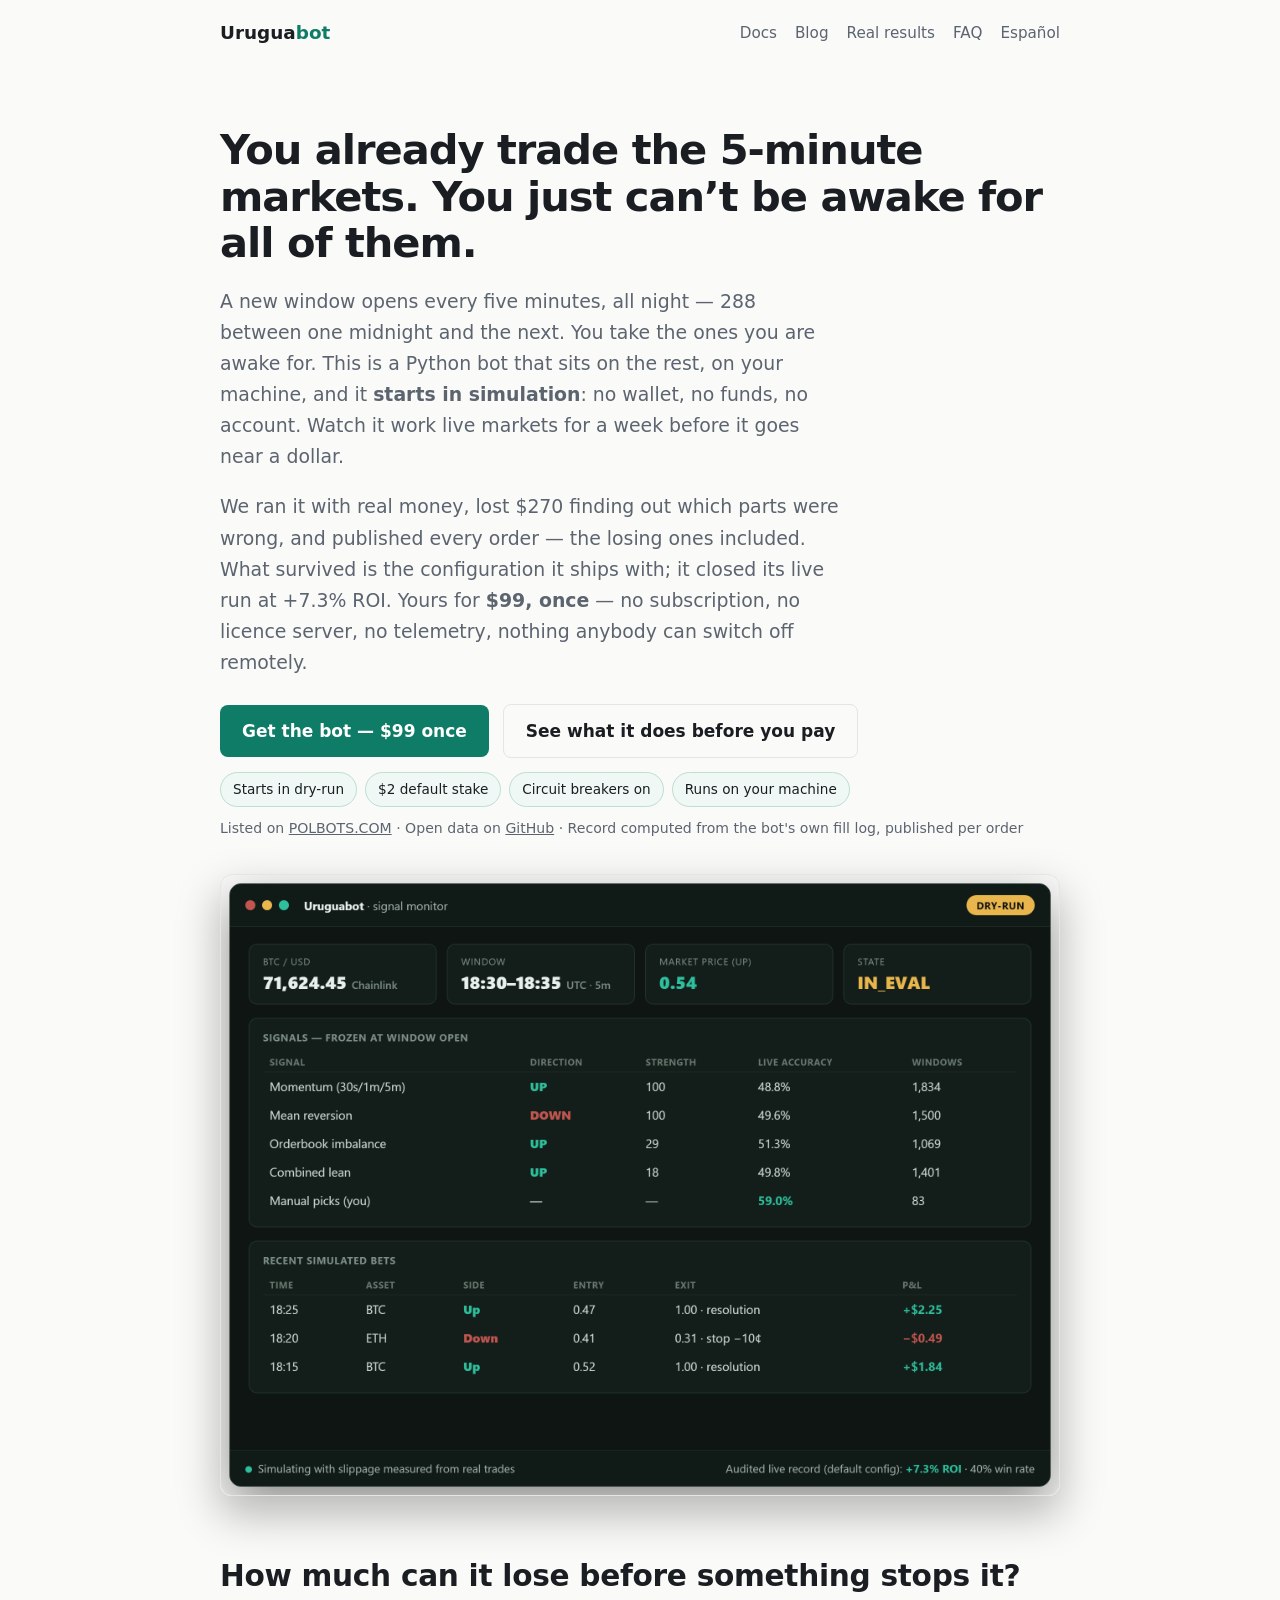
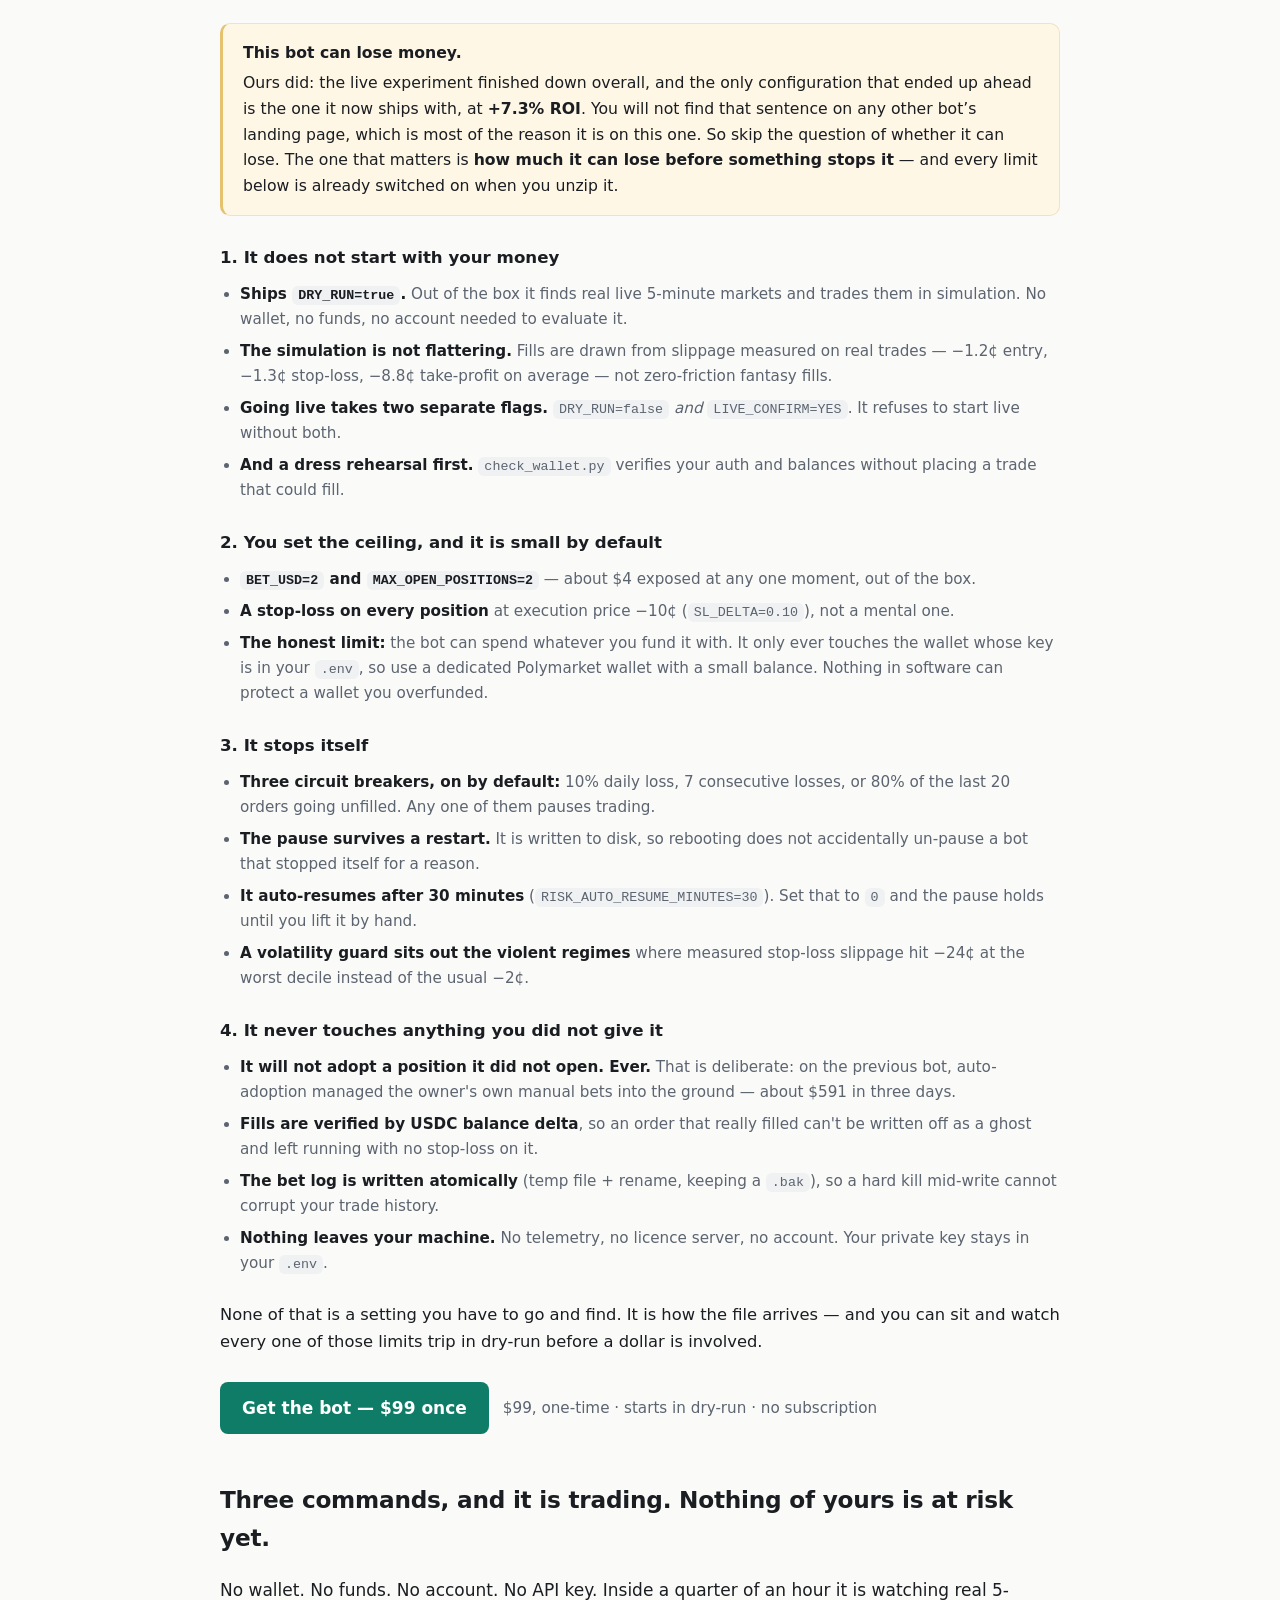
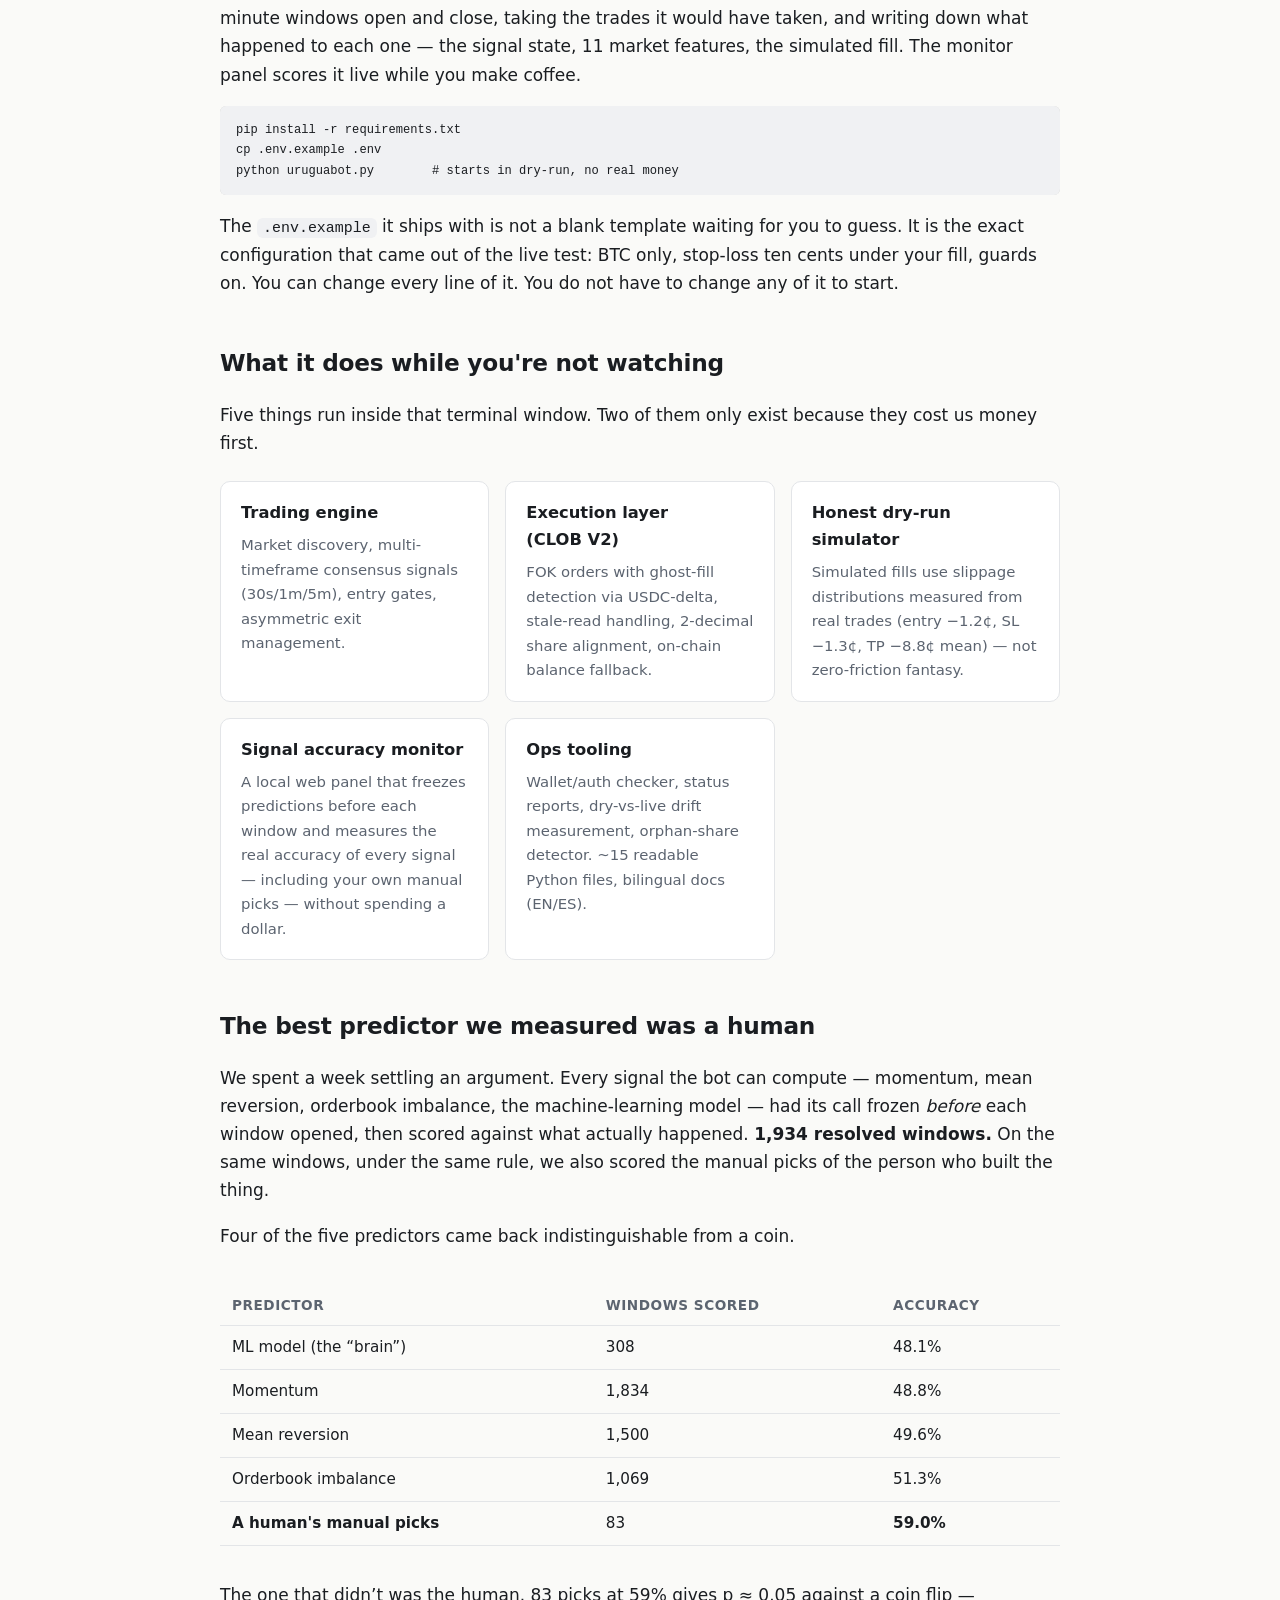
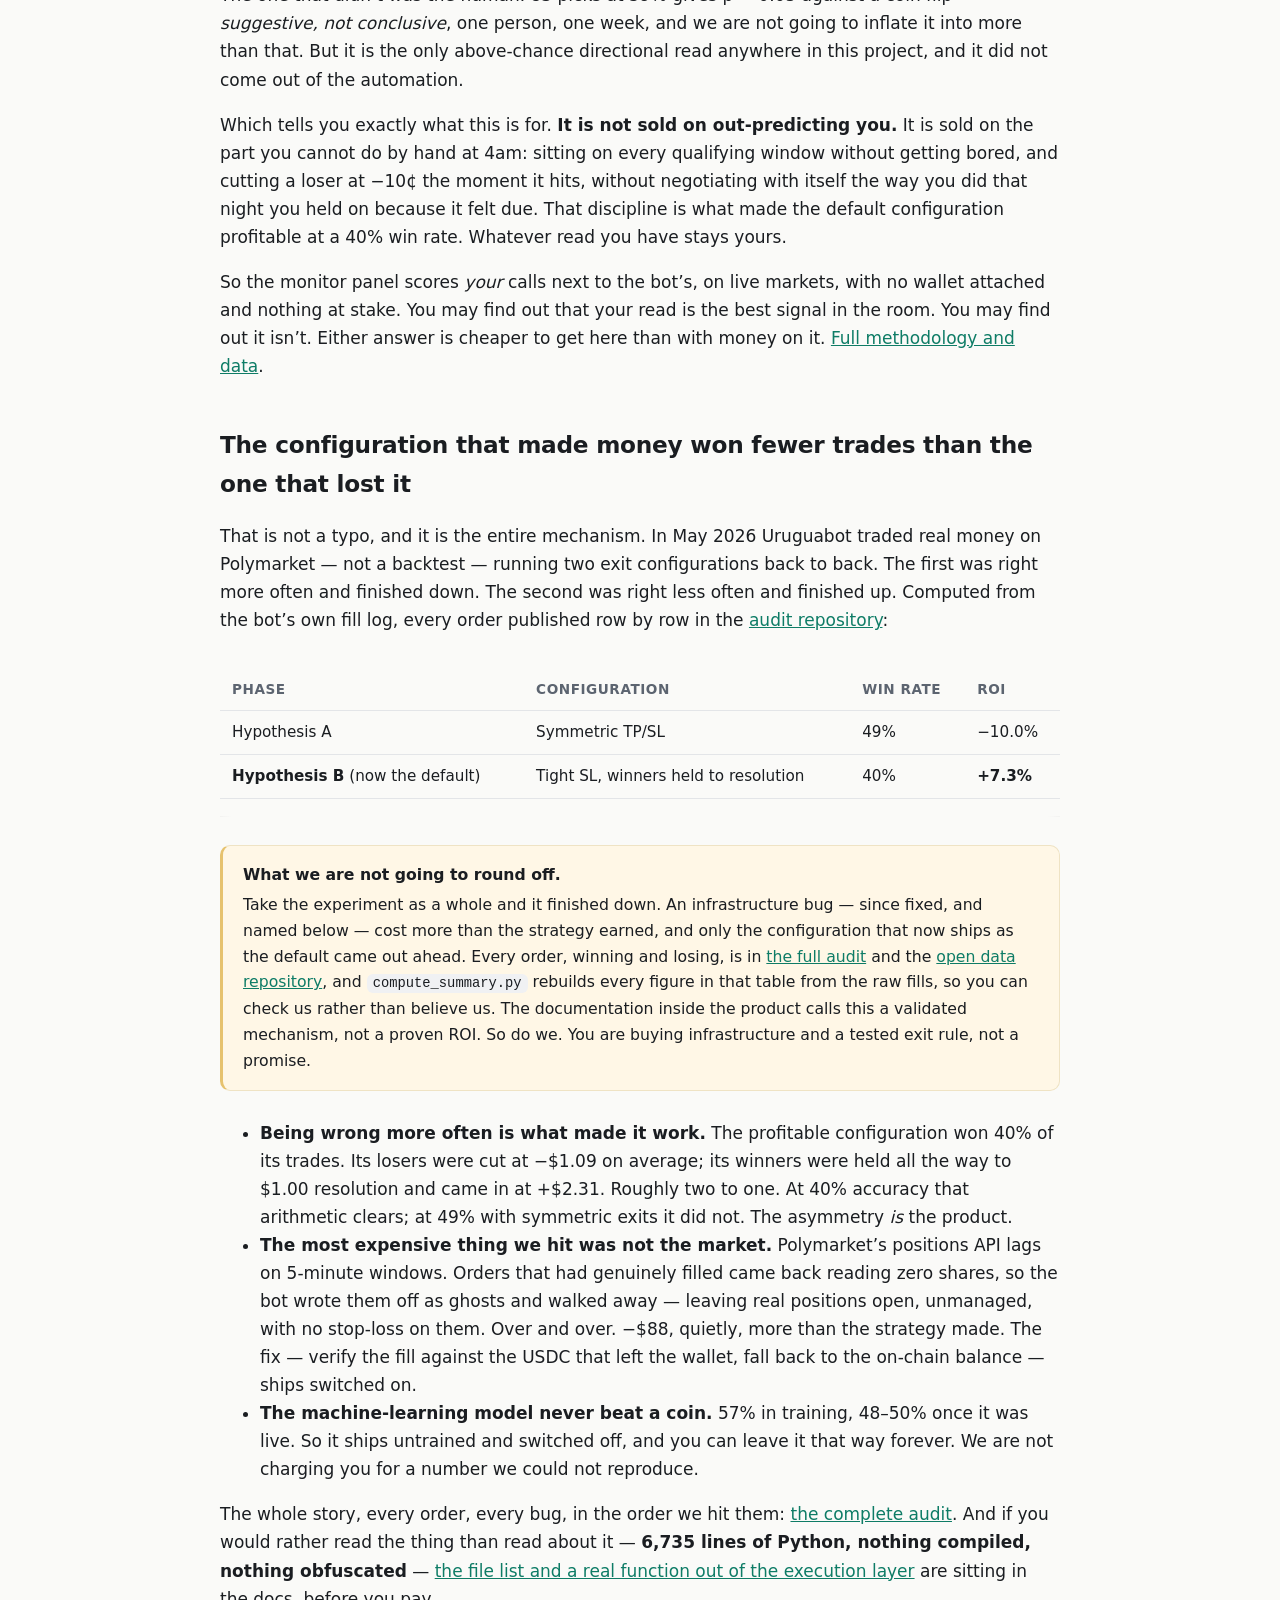
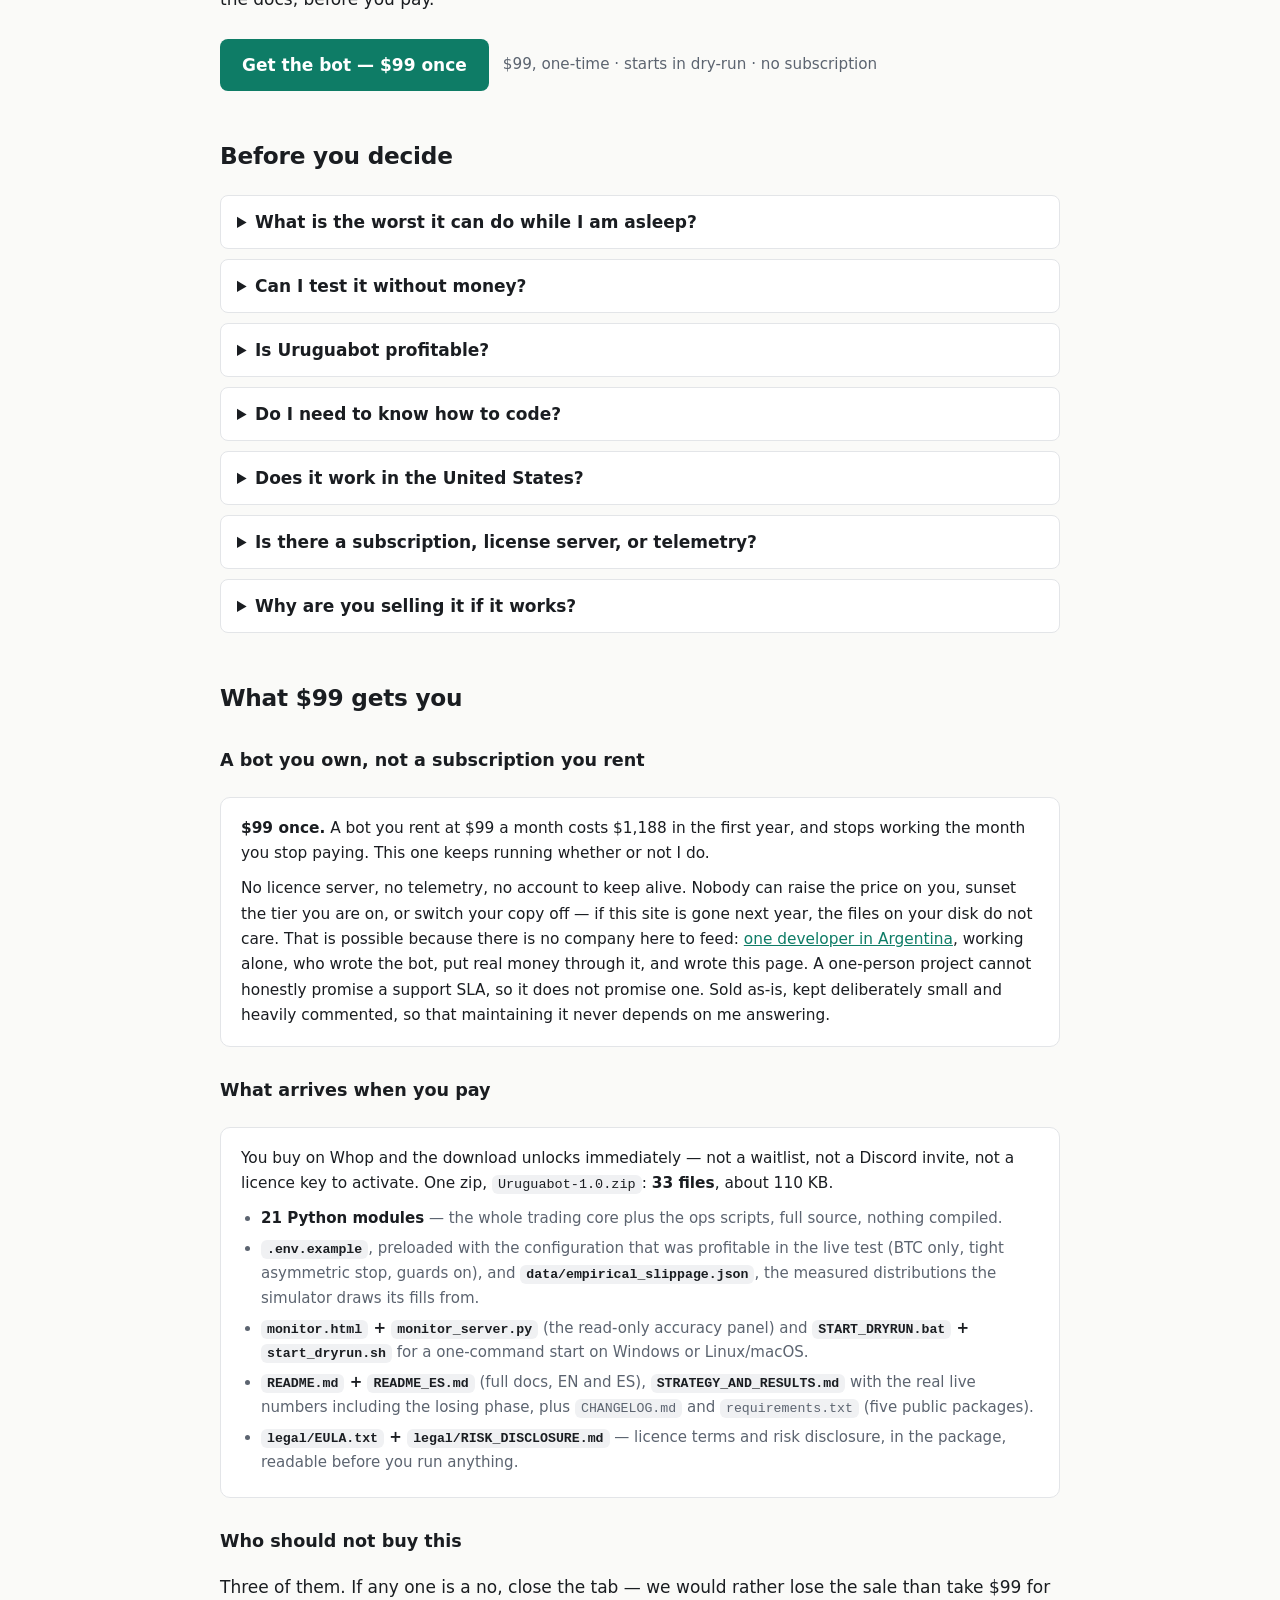
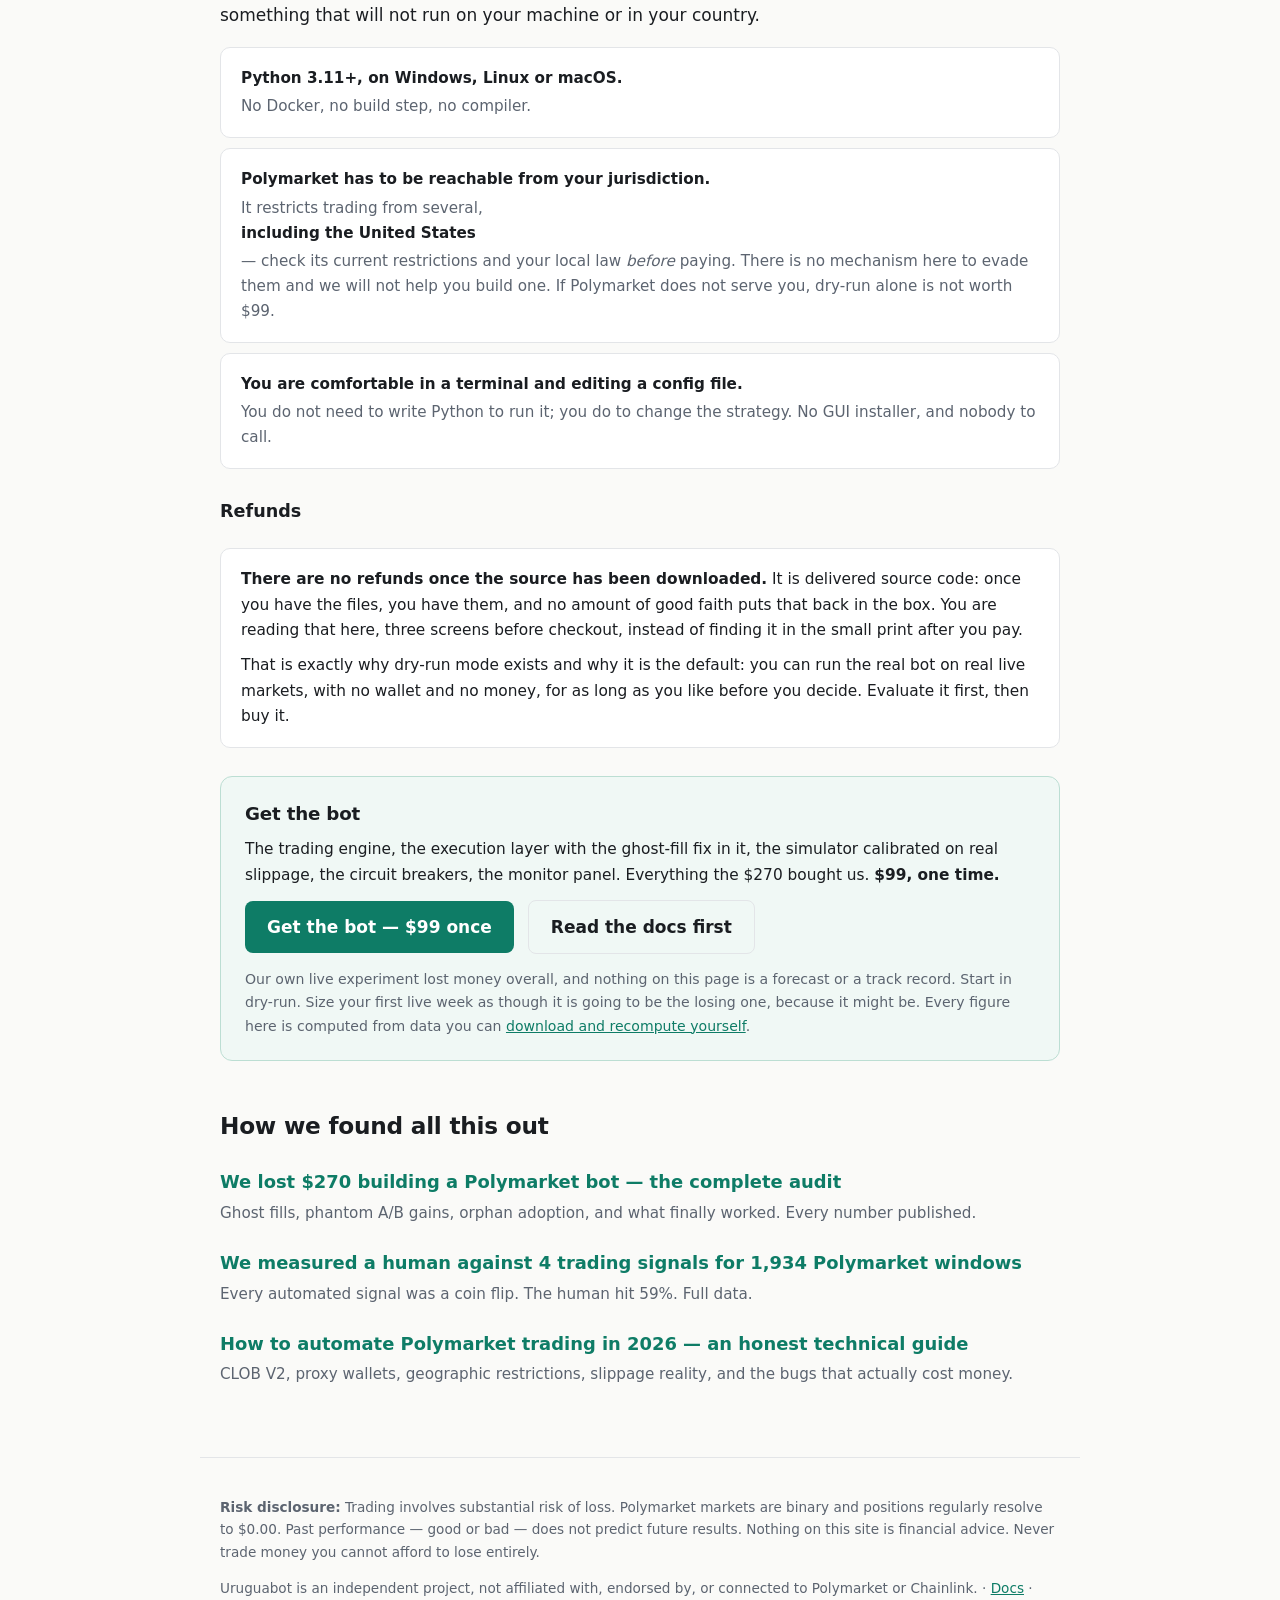
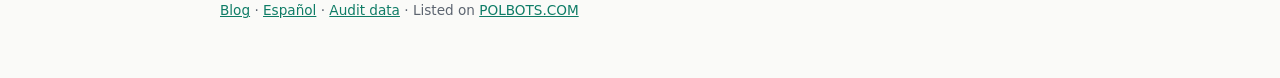
==== commit 78c99db9: "Copy overhaul: hooks a Polymarket bettor cannot skip, and honest means Rewrite the sales prose aroun" ====
--- a/index.html
+++ b/index.html
@@ -4,7 +4,7 @@
 <meta charset="utf-8">
 <meta name="viewport" content="width=device-width, initial-scale=1">
 <title>Uruguabot — Your Own Polymarket Trading Bot, Running 24/7 (Full Source, $99)</title>
-<meta name="description" content="Run your own Polymarket trading bot 24/7 on your machine. Installed in 15 minutes, tested with real money: the default configuration closed its live run at +7.3% ROI, with the full record public. $99 one-time, no subscription.">
+<meta name="description" content="We ran a Polymarket bot with real money, lost $270, and published every order. This is what came out of it: a Python bot for the 5-minute crypto markets that runs on your machine, starts in simulation, and costs $99 once. The default config closed its live run at +7.3% ROI.">
 <link rel="canonical" href="https://uruguabot.com/">
 <link rel="alternate" hreflang="en" href="https://uruguabot.com/">
 <link rel="alternate" hreflang="es" href="https://uruguabot.com/es/">
@@ -12,7 +12,7 @@
 <link rel="stylesheet" href="/style.css">
 <meta property="og:type" content="website">
 <meta property="og:title" content="Uruguabot — Your Own Polymarket Bot, Running 24/7">
-<meta property="og:description" content="Installed in 15 minutes, tested with real money: the default config closed its live run at +7.3% ROI, with the full record public. The code is yours for $99, no subscription.">
+<meta property="og:description" content="We lost $270 finding out which parts were wrong, then published every order. The configuration that survived ships as the default and closed its live run at +7.3% ROI. Yours for $99, once — it starts in simulation.">
 <meta property="og:url" content="https://uruguabot.com/">
 <meta property="og:image" content="https://uruguabot.com/assets/uruguabot-banner.png">
 <meta property="og:image:width" content="1280">
@@ -140,9 +140,9 @@
 </header>
 <main>
   <section class="hero">
-    <h1>You already trade the 5-minute markets. This trades them while you sleep.</h1>
-    <p class="lead">A Python bot that runs Polymarket's 5-minute crypto markets on your own machine, around the clock. It installs in 15 minutes and <strong>starts in simulation</strong> &mdash; no wallet, no funds, no account &mdash; so you can watch it trade live markets for a week before it ever touches money.</p>
-    <p class="lead">Tested with real money: the configuration it ships with closed its live run at +7.3% ROI, with the complete record published. Then the code is yours for <strong>$99, one time</strong> &mdash; no subscription, no licence server, no telemetry, nothing anybody can switch off remotely.</p>
+    <h1>You already trade the 5-minute markets. You just can&rsquo;t be awake for all of them.</h1>
+    <p class="lead">A new window opens every five minutes, all night &mdash; 288 between one midnight and the next. You take the ones you are awake for. This is a Python bot that sits on the rest, on your machine, and it <strong>starts in simulation</strong>: no wallet, no funds, no account. Watch it work live markets for a week before it goes near a dollar.</p>
+    <p class="lead">We ran it with real money, lost $270 finding out which parts were wrong, and published every order &mdash; the losing ones included. What survived is the configuration it ships with; it closed its live run at +7.3% ROI. Yours for <strong>$99, once</strong> &mdash; no subscription, no licence server, no telemetry, nothing anybody can switch off remotely.</p>
     <div class="cta-row">
       <a class="btn" href="https://whop.com/uruguabot/uruguabot-full-source-code?utm_source=uruguabot&amp;utm_content=hero" rel="noopener" onclick="if(typeof gtag==='function'){gtag('event','checkout_click',{cta_location:'hero'});}" data-goatcounter-click="checkout-hero">Get the bot &mdash; $99 once</a>
       <a class="btn secondary" href="#safety">See what it does before you pay</a>
@@ -162,7 +162,7 @@
   <section id="safety">
     <h2>How much can it lose before something stops it?</h2>
     <div class="honest">
-      <strong>This bot can lose money.</strong> Ours did: the live experiment was a net loss overall, and the only configuration that made money is the one that ships as the default, at <strong>+7.3% ROI</strong>. So the question worth answering isn't whether it can lose. It's <strong>how much it can lose before something stops it</strong> &mdash; and every limit below ships switched on.
+      <strong>This bot can lose money.</strong> Ours did: the live experiment finished down overall, and the only configuration that ended up ahead is the one it now ships with, at <strong>+7.3% ROI</strong>. You will not find that sentence on any other bot&rsquo;s landing page, which is most of the reason it is on this one. So skip the question of whether it can lose. The one that matters is <strong>how much it can lose before something stops it</strong> &mdash; and every limit below is already switched on when you unzip it.
     </div>
 
     <div class="safety-group">
@@ -204,7 +204,7 @@
       </ul>
     </div>
 
-    <p class="safety-close">Every one of those limits ships switched on, and you can watch all of them work in dry-run before a dollar is involved.</p>
+    <p class="safety-close">None of that is a setting you have to go and find. It is how the file arrives &mdash; and you can sit and watch every one of those limits trip in dry-run before a dollar is involved.</p>
     <div class="cta-row">
       <a class="btn" href="https://whop.com/uruguabot/uruguabot-full-source-code?utm_source=uruguabot&amp;utm_content=safety_footer" rel="noopener" onclick="if(typeof gtag==='function'){gtag('event','checkout_click',{cta_location:'safety_footer'});}" data-goatcounter-click="checkout-safety_footer">Get the bot &mdash; $99 once</a>
       <span class="price">$99, one-time &middot; starts in dry-run &middot; no subscription</span>
@@ -212,16 +212,17 @@
   </section>
 
   <section>
-    <h2>Running in 15 minutes</h2>
-    <p>Three commands and it is trading live markets in simulation. Every bet records the signal state, 11 market features and the simulated fill; the included monitor panel shows accuracy in real time without spending a dollar.</p>
+    <h2>Three commands, and it is trading. Nothing of yours is at risk yet.</h2>
+    <p>No wallet. No funds. No account. No API key. Inside a quarter of an hour it is watching real 5-minute windows open and close, taking the trades it would have taken, and writing down what happened to each one &mdash; the signal state, 11 market features, the simulated fill. The monitor panel scores it live while you make coffee.</p>
     <pre><code>pip install -r requirements.txt
 cp .env.example .env
 python uruguabot.py        # starts in dry-run, no real money</code></pre>
-    <p>The shipped <code>.env.example</code> is already the configuration that was profitable in live testing &mdash; BTC only, tight asymmetric stop, guards on. You are not starting from a blank template.</p>
+    <p>The <code>.env.example</code> it ships with is not a blank template waiting for you to guess. It is the exact configuration that came out of the live test: BTC only, stop-loss ten cents under your fill, guards on. You can change every line of it. You do not have to change any of it to start.</p>
   </section>
 
   <section>
     <h2>What it does while you're not watching</h2>
+    <p>Five things run inside that terminal window. Two of them only exist because they cost us money first.</p>
     <div class="grid">
       <div class="card"><h3>Trading engine</h3><p>Market discovery, multi-timeframe consensus signals (30s/1m/5m), entry gates, asymmetric exit management.</p></div>
       <div class="card"><h3>Execution layer (CLOB&nbsp;V2)</h3><p>FOK orders with ghost-fill detection via USDC-delta, stale-read handling, 2-decimal share alignment, on-chain balance fallback.</p></div>
@@ -233,7 +234,8 @@
 
   <section id="prediction">
     <h2>The best predictor we measured was a human</h2>
-    <p>We froze every signal's prediction before the window opened and scored it against the actual outcome, over <strong>1,934 resolved 5-minute windows</strong>. The automated signals were coin flips:</p>
+    <p>We spent a week settling an argument. Every signal the bot can compute &mdash; momentum, mean reversion, orderbook imbalance, the machine-learning model &mdash; had its call frozen <em>before</em> each window opened, then scored against what actually happened. <strong>1,934 resolved windows.</strong> On the same windows, under the same rule, we also scored the manual picks of the person who built the thing.</p>
+    <p>Four of the five predictors came back indistinguishable from a coin.</p>
     <div class="tablewrap">
     <table>
       <tr><th>Predictor</th><th>Windows scored</th><th>Accuracy</th></tr>
@@ -244,13 +246,13 @@
       <tr><td><strong>A human's manual picks</strong></td><td>83</td><td><strong>59.0%</strong></td></tr>
     </table>
     </div>
-    <p>83 picks at 59% gives p&nbsp;&asymp;&nbsp;0.05 against a coin flip &mdash; <em>suggestive, not conclusive</em>, and one person over one week. But it is the only above-chance directional signal in the entire project, and it did not come from the automation.</p>
-    <p><strong>So this bot is not sold on out-predicting you.</strong> It is sold on doing the part you cannot do by hand: sitting on the market around the clock, taking every qualifying window, and cutting losers at a fixed &minus;10&cent; without arguing with itself &mdash; the exit discipline that made the default configuration profitable at a 40% win rate. The prediction edge, if you have one, is still yours.</p>
-    <p>Which is also why the monitor panel scores <em>your</em> manual picks alongside the bot's signals, free, on live markets, with no wallet connected. If your read beats the machine's, that is worth knowing before you automate anything. <a href="/blog/human-vs-bot-polymarket-accuracy.html">Full methodology and data</a>.</p>
+    <p>The one that didn&rsquo;t was the human. 83 picks at 59% gives p&nbsp;&asymp;&nbsp;0.05 against a coin flip &mdash; <em>suggestive, not conclusive</em>, one person, one week, and we are not going to inflate it into more than that. But it is the only above-chance directional read anywhere in this project, and it did not come out of the automation.</p>
+    <p>Which tells you exactly what this is for. <strong>It is not sold on out-predicting you.</strong> It is sold on the part you cannot do by hand at 4am: sitting on every qualifying window without getting bored, and cutting a loser at &minus;10&cent; the moment it hits, without negotiating with itself the way you did that night you held on because it felt due. That discipline is what made the default configuration profitable at a 40% win rate. Whatever read you have stays yours.</p>
+    <p>So the monitor panel scores <em>your</em> calls next to the bot&rsquo;s, on live markets, with no wallet attached and nothing at stake. You may find out that your read is the best signal in the room. You may find out it isn&rsquo;t. Either answer is cheaper to get here than with money on it. <a href="/blog/human-vs-bot-polymarket-accuracy.html">Full methodology and data</a>.</p>
   </section>
 
   <section id="results">
-    <h2>Tested with real money &mdash; the audited record</h2>
+    <h2>The configuration that made money won fewer trades than the one that lost it</h2>
 
     <!-- TODO(owner): this page used to say the record was "verified against the exchange's own trade
          history export". It has been downgraded to what the published data actually supports, because
@@ -266,7 +268,7 @@
                published because it carries wallet identifiers." A stated reason for not publishing
                is itself credible, and matches this page's voice.
          Do not restore the original wording without doing (a) or (c). -->
-    <p>Not a backtest. Uruguabot traded real money on Polymarket in May 2026, testing two exit configurations back to back. Results, computed from the bot's own fill log &mdash; every order published, row by row, in the <a href="https://github.com/Emi-db/polymarket-bot-audit" rel="noopener">audit repository</a>:</p>
+    <p>That is not a typo, and it is the entire mechanism. In May 2026 Uruguabot traded real money on Polymarket &mdash; not a backtest &mdash; running two exit configurations back to back. The first was right more often and finished down. The second was right less often and finished up. Computed from the bot&rsquo;s own fill log, every order published row by row in the <a href="https://github.com/Emi-db/polymarket-bot-audit" rel="noopener">audit repository</a>:</p>
     <div class="tablewrap">
     <table>
       <tr><th>Phase</th><th class="col-cfg">Configuration</th><th>Win rate</th><th>ROI</th></tr>
@@ -275,14 +277,14 @@
     </table>
     </div>
     <div class="honest">
-      <strong>The honest context.</strong> The live experiment as a whole was a net loss — an infrastructure bug (since fixed) cost more than the strategy earned, and only the configuration that now ships as the default was profitable. Every number, order by order, is in <a href="/blog/we-lost-270-building-a-polymarket-bot.html">the full audit</a> and in the <a href="https://github.com/Emi-db/polymarket-bot-audit" rel="noopener">open data repository</a>. You are buying professional infrastructure and a validated exit mechanism, not guaranteed profits. The documentation inside the product calls it a validated mechanism, not a proven ROI, and <code>compute_summary.py</code> in the audit repository recomputes every figure in this table straight from the raw trade data.
+      <strong>What we are not going to round off.</strong> Take the experiment as a whole and it finished down. An infrastructure bug &mdash; since fixed, and named below &mdash; cost more than the strategy earned, and only the configuration that now ships as the default came out ahead. Every order, winning and losing, is in <a href="/blog/we-lost-270-building-a-polymarket-bot.html">the full audit</a> and the <a href="https://github.com/Emi-db/polymarket-bot-audit" rel="noopener">open data repository</a>, and <code>compute_summary.py</code> rebuilds every figure in that table from the raw fills, so you can check us rather than believe us. The documentation inside the product calls this a validated mechanism, not a proven ROI. So do we. You are buying infrastructure and a tested exit rule, not a promise.
     </div>
     <ul>
-      <li><strong>The edge is asymmetry, not prediction.</strong> The profitable configuration won only 40% of its trades: losers cut at &minus;$0.85 average, winners held to $1.00 resolution at +$2.46 average. That mechanism is what ships.</li>
-      <li><strong>The biggest loss was a bug, not the market.</strong> Polymarket's positions API lags 5-minute markets, so filled orders were abandoned as &ldquo;ghosts&rdquo;: &minus;$88, more than the strategy earned. The fix &mdash; USDC-delta verification plus on-chain balance fallback &mdash; ships enabled.</li>
-      <li><strong>The ML model never beat a coin flip.</strong> 48&ndash;50% live accuracy against 57% in training, so the brain ships untrained and optional. Train it on your own data or leave it off.</li>
+      <li><strong>Being wrong more often is what made it work.</strong> The profitable configuration won 40% of its trades. Its losers were cut at &minus;$1.09 on average; its winners were held all the way to $1.00 resolution and came in at +$2.31. Roughly two to one. At 40% accuracy that arithmetic clears; at 49% with symmetric exits it did not. The asymmetry <em>is</em> the product.</li>
+      <li><strong>The most expensive thing we hit was not the market.</strong> Polymarket&rsquo;s positions API lags on 5-minute windows. Orders that had genuinely filled came back reading zero shares, so the bot wrote them off as ghosts and walked away &mdash; leaving real positions open, unmanaged, with no stop-loss on them. Over and over. &minus;$88, quietly, more than the strategy made. The fix &mdash; verify the fill against the USDC that left the wallet, fall back to the on-chain balance &mdash; ships switched on.</li>
+      <li><strong>The machine-learning model never beat a coin.</strong> 57% in training, 48&ndash;50% once it was live. So it ships untrained and switched off, and you can leave it that way forever. We are not charging you for a number we could not reproduce.</li>
     </ul>
-    <p>Every number, and how we lost the money: <a href="/blog/we-lost-270-building-a-polymarket-bot.html">the complete audit</a>. And <strong>6,735 lines of Python, nothing compiled or obfuscated</strong> &mdash; <a href="/docs.html#source">the full file list and a real function from the execution layer</a> are in the docs, before you pay.</p>
+    <p>The whole story, every order, every bug, in the order we hit them: <a href="/blog/we-lost-270-building-a-polymarket-bot.html">the complete audit</a>. And if you would rather read the thing than read about it &mdash; <strong>6,735 lines of Python, nothing compiled, nothing obfuscated</strong> &mdash; <a href="/docs.html#source">the file list and a real function out of the execution layer</a> are sitting in the docs, before you pay.</p>
     <div class="cta-row">
       <a class="btn" href="https://whop.com/uruguabot/uruguabot-full-source-code?utm_source=uruguabot&amp;utm_content=results_footer" rel="noopener" onclick="if(typeof gtag==='function'){gtag('event','checkout_click',{cta_location:'results_footer'});}" data-goatcounter-click="checkout-results_footer">Get the bot &mdash; $99 once</a>
       <span class="price">$99, one-time &middot; starts in dry-run &middot; no subscription</span>
@@ -290,14 +292,14 @@
   </section>
 
   <section id="faq">
-    <h2>Frequently asked questions</h2>
+    <h2>Before you decide</h2>
     <details><summary>What is the worst it can do while I am asleep?</summary><p>With the shipped defaults: open at most two positions of $2 each, each with a stop-loss at execution &minus;10&cent;. If the day's losses reach 10%, or seven trades lose in a row, or 80% of the last 20 orders fail to fill, it pauses itself &mdash; and that pause is written to disk, so restarting the machine does not clear it. The real ceiling, stated plainly: it can spend whatever is in the wallet whose key you put in <code>.env</code>. Use a dedicated wallet, funded small.</p></details>
     <details><summary>Can I test it without money?</summary><p>Yes — dry-run is the default mode, with fills simulated using empirically measured slippage. The monitor panel also measures signal accuracy in real time without trading.</p></details>
-    <details><summary>Is Uruguabot profitable?</summary><p>Honestly: our fully-automated live test was a net loss overall. One configuration — the shipped default — was profitable (+7.3% ROI at a 40% win rate); the documentation in the product calls it a validated mechanism, not a proven ROI. No future performance is promised. You're buying infrastructure and documented lessons, not guaranteed profits.</p></details>
+    <details><summary>Is Uruguabot profitable?</summary><p>Taken as a whole, no: our fully-automated live test was a net loss overall. One configuration — the one that ships as the default — was profitable, at +7.3% ROI on a 40% win rate. The documentation inside the product calls that a validated mechanism, not a proven ROI, and we are not going to describe it any better than its own docs do. No future performance is promised. You are buying infrastructure and the lessons that were expensive to learn, not guaranteed profits.</p></details>
     <details><summary>Do I need to know how to code?</summary><p>You need to be comfortable with a terminal and editing a config file. Install is three commands. Modifying the strategy requires Python.</p></details>
     <details><summary>Does it work in the United States?</summary><p>Polymarket restricts trading from several jurisdictions including the US. Check Polymarket's current geographic restrictions and your local laws before buying. The bot includes no mechanism to evade geo-restrictions.</p></details>
     <details><summary>Is there a subscription, license server, or telemetry?</summary><p>No, no, and no. One-time purchase, full source, runs entirely on your machine. Sold as-is with no support obligation — the code is deliberately small so you can own it.</p></details>
-    <details><summary>Why are you selling it if it works?</summary><p>Because the honest answer to "does it work?" is "the mechanism is validated, but the edge is thin" — and that sentence doesn't sell hedge funds, it sells tooling. We'd rather sell the infrastructure openly than pretend. The full reasoning is in <a href="/blog/we-lost-270-building-a-polymarket-bot.html">the audit article</a>.</p></details>
+    <details><summary>Why are you selling it if it works?</summary><p>Because the honest answer to "does it work?" is "the mechanism is validated, but the edge is thin" — and nobody raises a fund on that sentence. You sell tooling with it. A thin edge on $2 stakes is a hobby; the same code sold once to people who want to stop missing the 4am windows is a product. We would rather say that out loud than run a Discord and post green screenshots. The full reasoning is in <a href="/blog/we-lost-270-building-a-polymarket-bot.html">the audit article</a>.</p></details>
   </section>
 
   <section id="get-it">
@@ -311,7 +313,7 @@
            Do not name or characterise the competitor beyond this factual sentence.
       <p>The closest comparable product sells for $499 (checked August 2026). It publishes no results at all.</p>
       -->
-      <p>No licence server, no telemetry, no account to keep alive &mdash; so nobody can raise the price on you, deprecate it or switch it off, and if this site disappears tomorrow your copy keeps trading. That works because there is no company here to feed: <a href="https://github.com/Emi-db" rel="noopener">one developer in Argentina</a>, working alone, who wrote the bot, ran real money through it and wrote this page. A one-person project cannot honestly promise a support SLA, so it does not: sold as-is, deliberately small and heavily commented so you can maintain it without me.</p>
+      <p>No licence server, no telemetry, no account to keep alive. Nobody can raise the price on you, sunset the tier you are on, or switch your copy off &mdash; if this site is gone next year, the files on your disk do not care. That is possible because there is no company here to feed: <a href="https://github.com/Emi-db" rel="noopener">one developer in Argentina</a>, working alone, who wrote the bot, put real money through it, and wrote this page. A one-person project cannot honestly promise a support SLA, so it does not promise one. Sold as-is, kept deliberately small and heavily commented, so that maintaining it never depends on me answering.</p>
     </div>
 
     <h3>What arrives when you pay</h3>
@@ -327,7 +329,7 @@
     </div>
 
     <h3>Who should not buy this</h3>
-    <p>If any of these is a no, do not buy it. We would rather lose the sale than take your money for something you cannot run.</p>
+    <p>Three of them. If any one is a no, close the tab &mdash; we would rather lose the sale than take $99 for something that will not run on your machine or in your country.</p>
     <ol class="checklist">
       <li><strong>Python 3.11+, on Windows, Linux or macOS.</strong> No Docker, no build step, no compiler.</li>
       <li><strong>Polymarket has to be reachable from your jurisdiction.</strong> It restricts trading from several, <strong>including the United States</strong> &mdash; check its current restrictions and your local law <em>before</em> paying. There is no mechanism here to evade them and we will not help you build one. If Polymarket does not serve you, dry-run alone is not worth $99.</li>
@@ -336,23 +338,23 @@
 
     <h3>Refunds</h3>
     <div class="seller">
-      <p><strong>There are no refunds once the source has been downloaded.</strong> It is delivered source code &mdash; once you have the files, you have them. You are being told that here, on the page, rather than discovering it at the Whop checkout screen.</p>
+      <p><strong>There are no refunds once the source has been downloaded.</strong> It is delivered source code: once you have the files, you have them, and no amount of good faith puts that back in the box. You are reading that here, three screens before checkout, instead of finding it in the small print after you pay.</p>
       <p>That is exactly why dry-run mode exists and why it is the default: you can run the real bot on real live markets, with no wallet and no money, for as long as you like before you decide. Evaluate it first, then buy it.</p>
     </div>
 
     <div class="offer close-cta">
       <h3>Get the bot</h3>
-      <p>The trading engine, the execution layer with the ghost-fill fix, the calibrated simulator, the circuit breakers and the monitor panel. <strong>$99, one time.</strong></p>
+      <p>The trading engine, the execution layer with the ghost-fill fix in it, the simulator calibrated on real slippage, the circuit breakers, the monitor panel. Everything the $270 bought us. <strong>$99, one time.</strong></p>
       <div class="cta-row">
         <a class="btn" href="https://whop.com/uruguabot/uruguabot-full-source-code?utm_source=uruguabot&amp;utm_content=landing_close" rel="noopener" onclick="if(typeof gtag==='function'){gtag('event','checkout_click',{cta_location:'landing_close'});}" data-goatcounter-click="checkout-landing_close">Get the bot &mdash; $99 once</a>
         <a class="btn secondary" href="/docs.html">Read the docs first</a>
       </div>
-      <p class="qualifier">Our own live experiment lost money overall, and nothing on this page is a forecast or a track record. Start in dry-run, and size your first live week as though it will be the losing one. Everything on this page is computed from data you can <a href="https://github.com/Emi-db/polymarket-bot-audit" rel="noopener">download and recompute</a>.</p>
+      <p class="qualifier">Our own live experiment lost money overall, and nothing on this page is a forecast or a track record. Start in dry-run. Size your first live week as though it is going to be the losing one, because it might be. Every figure here is computed from data you can <a href="https://github.com/Emi-db/polymarket-bot-audit" rel="noopener">download and recompute yourself</a>.</p>
     </div>
   </section>
 
   <section>
-    <h2>From the blog</h2>
+    <h2>How we found all this out</h2>
     <ul class="postlist">
       <li><a href="/blog/we-lost-270-building-a-polymarket-bot.html">We lost $270 building a Polymarket bot — the complete audit</a><p>Ghost fills, phantom A/B gains, orphan adoption, and what finally worked. Every number published.</p></li>
       <li><a href="/blog/human-vs-bot-polymarket-accuracy.html">We measured a human against 4 trading signals for 1,934 Polymarket windows</a><p>Every automated signal was a coin flip. The human hit 59%. Full data.</p></li>
--- a/style.css
+++ b/style.css
@@ -36,10 +36,10 @@
 p.lead { font-size: 1.18rem; color: var(--muted); max-width: 620px; }
 .hero { padding: 40px 0 10px; }
 @media (max-width: 640px) {
-  .hero { padding-top: 14px; }
-  h1 { font-size: 2rem; margin: .3em 0 .3em; }
-  .hero p.lead { font-size: 1.04rem; margin: 0 0 .7em; }
-  .cta-row { margin: 18px 0 8px; }
+  .hero { padding-top: 12px; }
+  h1 { font-size: 1.95rem; margin: .25em 0 .28em; }
+  .hero p.lead { font-size: 1.02rem; line-height: 1.55; margin: 0 0 .55em; }
+  .cta-row { margin: 14px 0 8px; }
 }
 .cta-row { display: flex; gap: 14px; align-items: center; margin: 26px 0 8px; flex-wrap: wrap; }
 .trust { color: var(--muted); font-size: .88rem; margin: 10px 0 0; }
